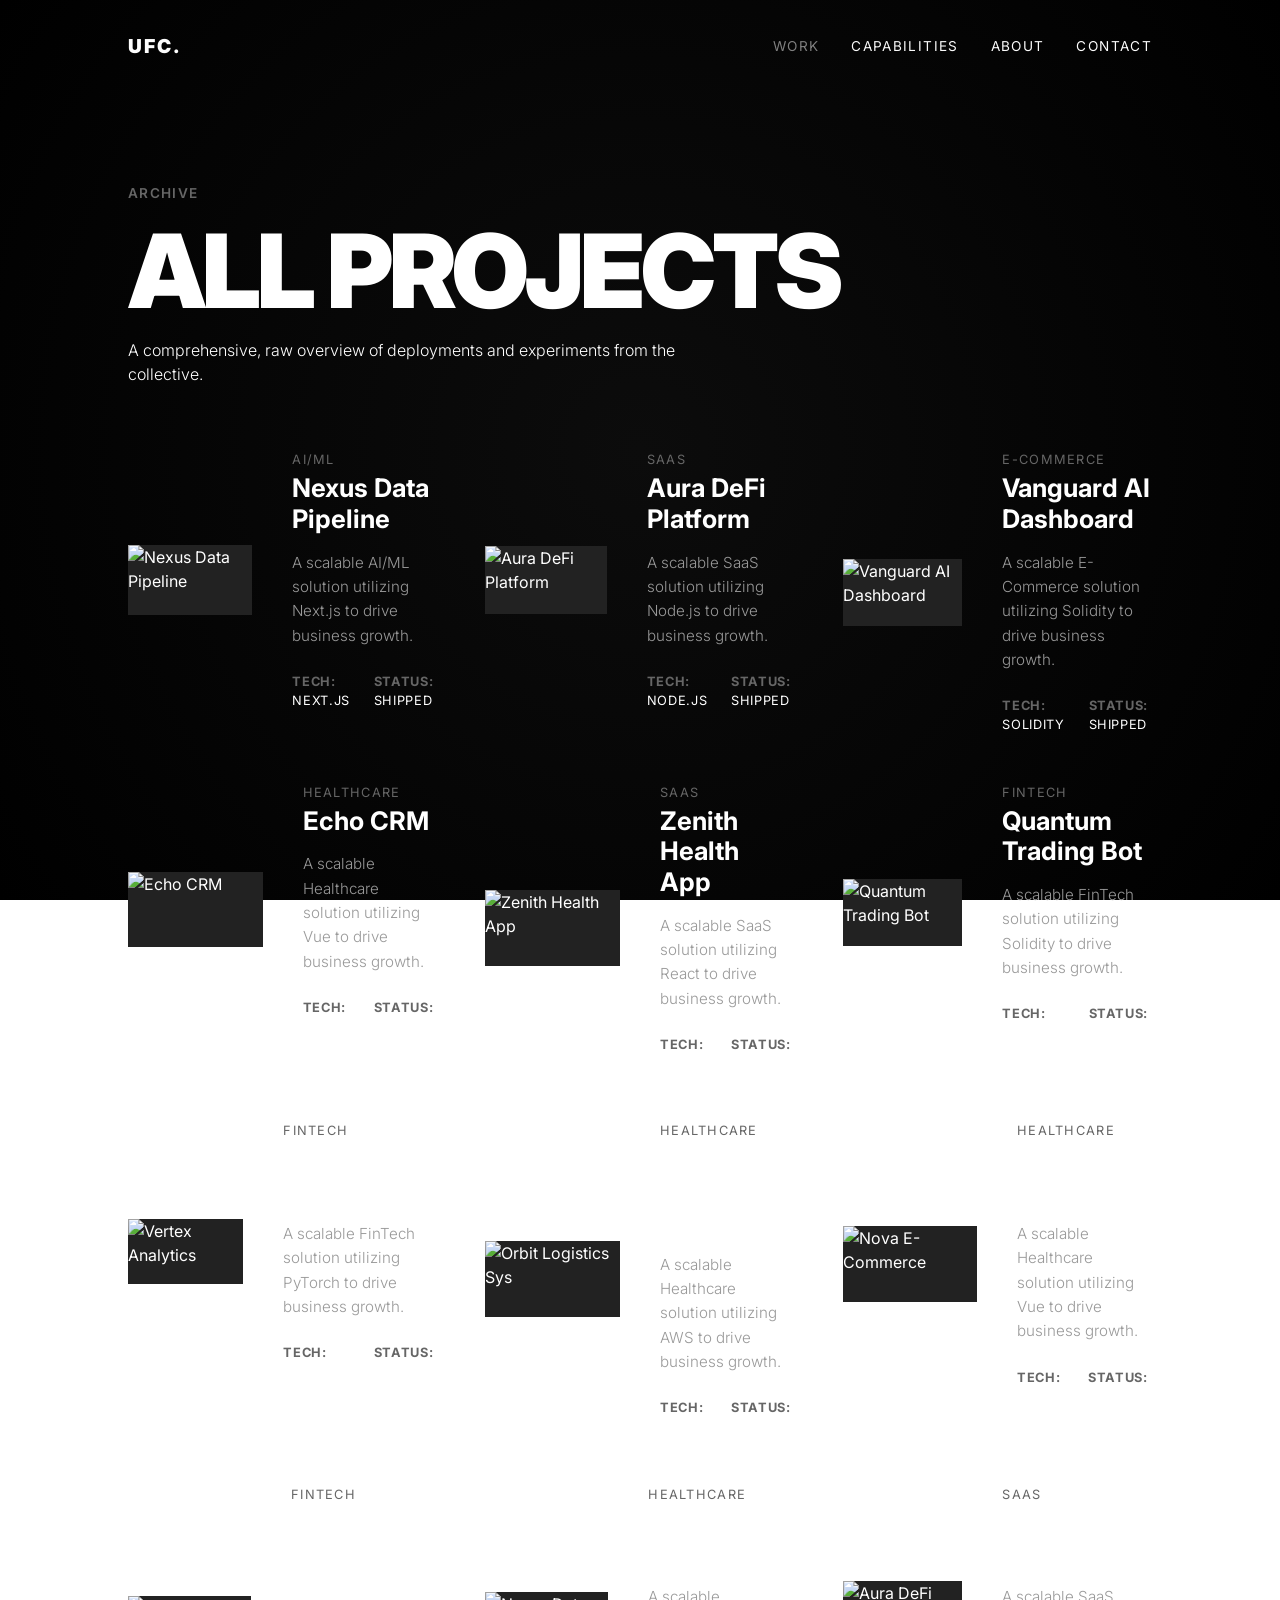
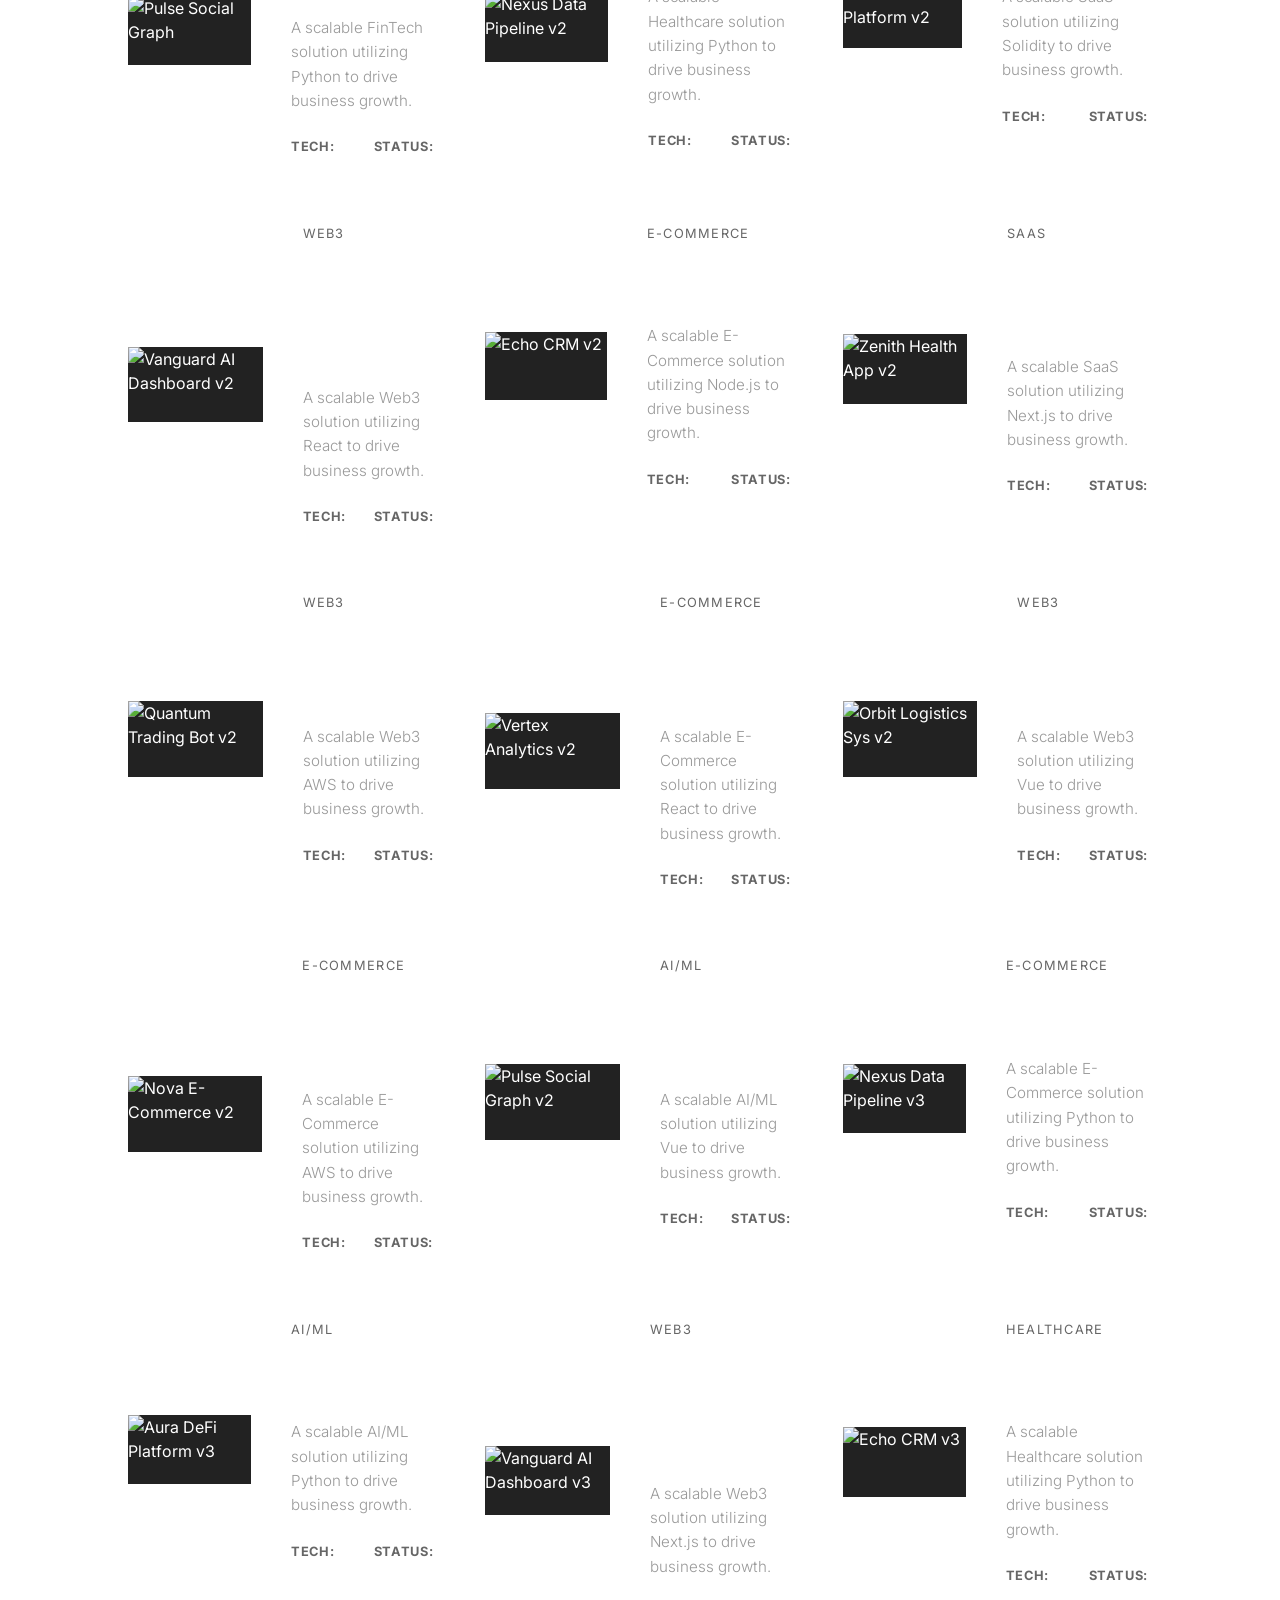
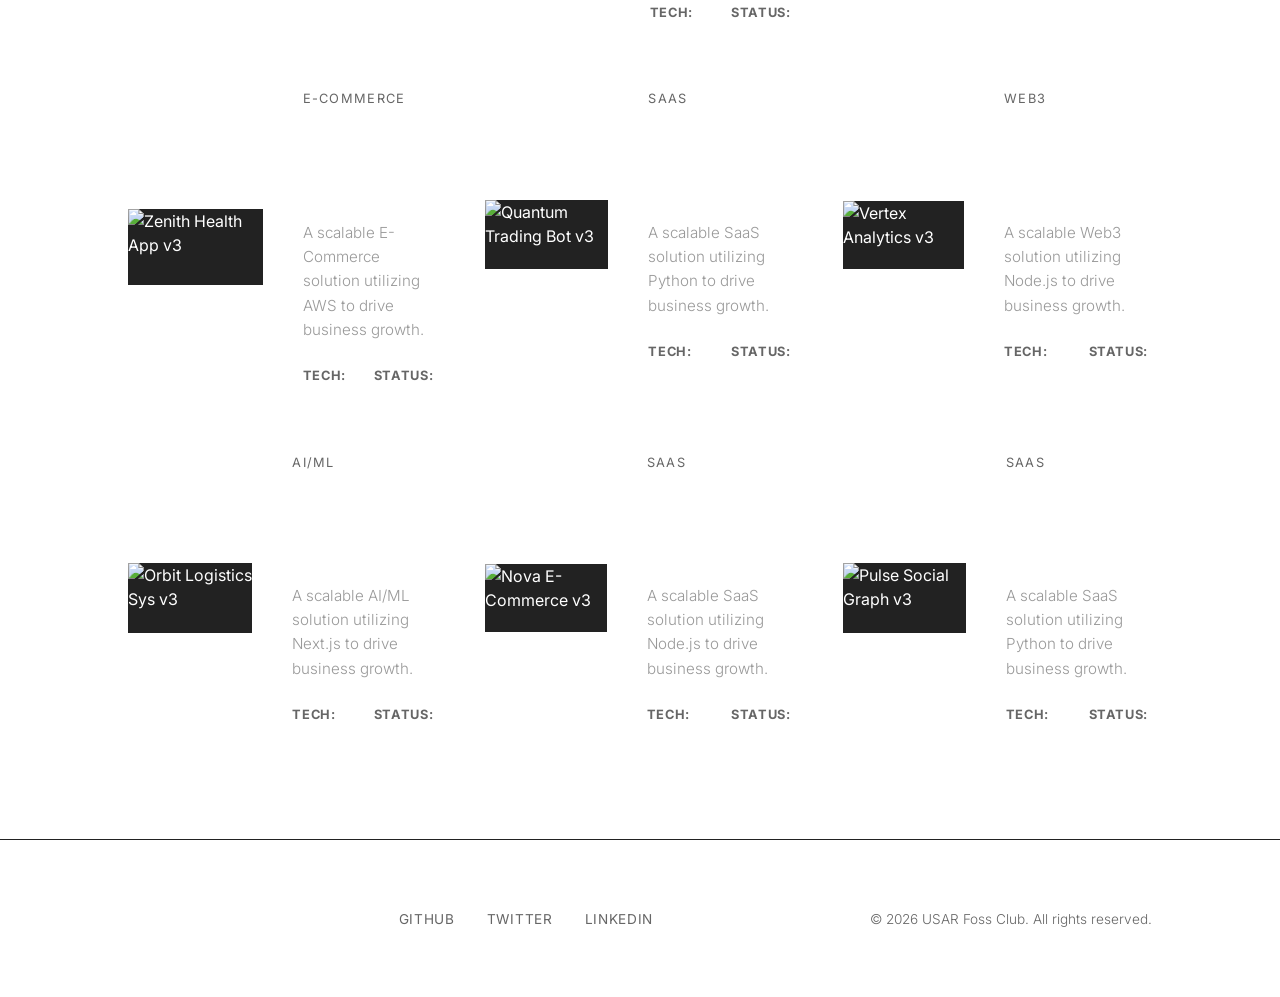
==== projects.html @ e1decdf9 "basic framework of home page and project page" ====
<!DOCTYPE html>
<html lang="en">
<head>
    <meta charset="UTF-8">
    <meta name="viewport" content="width=device-width, initial-scale=1.0">
    <title>Archive | UFC</title>
    <!-- We don't necessarily need three.js here unless we want the same bg, we'll keep it clean -->
    <link rel="stylesheet" href="styles/main.css">
</head>
<body>
    
    <nav>
        <a href="index.html" class="logo">UFC.</a>
        <div class="nav-links">
            <a href="projects.html" style="opacity: 0.5;">Work</a>
            <a href="index.html#services">Capabilities</a>
            <a href="index.html#about">About</a>
            <a href="index.html#cta">Contact</a>
        </div>
        <button class="menu-btn">MENU</button>
    </nav>

    <div class="mobile-nav">
        <a href="projects.html">Work</a>
        <a href="index.html#services">Capabilities</a>
        <a href="index.html#about">About</a>
        <a href="index.html#cta">Contact</a>
    </div>

    <!-- Archive Hero -->
    <section class="page-hero">
        <div class="fade-up">
            <span class="label">Archive</span>
            <h1>All Projects</h1>
            <p class="hero-subtitle" style="margin-top: 1rem; max-width: 600px;">A comprehensive, raw overview of deployments and experiments from the collective.</p>
        </div>
    </section>

    <!-- Projects Grid Layout (Temporary wrapper) -->
    <section style="padding-top: 0;">
        <div id="all-projects-grid" class="all-projects-grid">
            <!-- Populated via main.js -->
        </div>
    </section>

    <footer>
        <div class="logo">UFC.</div>
        <div class="footer-links">
            <a href="#">Github</a>
            <a href="#">Twitter</a>
            <a href="#">LinkedIn</a>
        </div>
        <div>
            <p style="font-size: 0.85rem;">© 2026 USAR Foss Club. All rights reserved.</p>
        </div>
    </footer>

    <!-- Scripts -->
    <!-- Using the same data architecture to dynamically inject the temporary layout structure -->
    <script src="scripts/data.js"></script>
    <script src="scripts/main.js"></script>

</body>
</html>
---- styles/main.css ----
@import url('https://fonts.googleapis.com/css2?family=Inter:wght@300;400;600;700;900&display=swap');

:root {
    --bg-color: #000000;
    --fg-color: #ffffff;
    --muted: #666666;
    --accent: #222222;
    --transition-slow: 0.8s cubic-bezier(0.16, 1, 0.3, 1);
    --transition-fast: 0.3s ease;
}

* {
    box-sizing: border-box;
    margin: 0;
    padding: 0;
}

body {
    font-family: 'Inter', sans-serif;
    background: radial-gradient(circle at 50% 50%, #0c0c0c 0%, #000000 100%);
    background-attachment: fixed;
    color: var(--fg-color);
    overflow-x: hidden;
    -webkit-font-smoothing: antialiased;
    line-height: 1.5;
}

/* Animations */
.fade-up {
    opacity: 0;
    transform: translateY(40px);
    transition: opacity var(--transition-slow), transform var(--transition-slow);
}

.fade-up.in-view {
    opacity: 1;
    transform: translateY(0);
}

.delay-1 {
    transition-delay: 0.1s;
}

.delay-2 {
    transition-delay: 0.2s;
}

.delay-3 {
    transition-delay: 0.3s;
}

/* Typography */
h1 {
    font-size: clamp(3rem, 8vw, 8rem);
    font-weight: 900;
    line-height: 1;
    letter-spacing: -0.04em;
    text-transform: uppercase;
}

h2 {
    font-size: clamp(2.5rem, 5vw, 4rem);
    font-weight: 900;
    line-height: 1.1;
    letter-spacing: -0.03em;
    text-transform: uppercase;
    margin-bottom: 2rem;
}

h3 {
    font-size: clamp(1.2rem, 2vw, 2rem);
    font-weight: 700;
}

p {
    font-size: clamp(1rem, 1.2vw, 1.25rem);
    color: var(--muted);
    font-weight: 300;
}

.label {
    display: block;
    font-size: 0.85rem;
    text-transform: uppercase;
    letter-spacing: 0.1em;
    color: var(--muted);
    font-weight: 600;
    margin-bottom: 1rem;
}

/* Layout Grid / Section */
section {
    padding: 5rem 5vw;
    width: 100%;
    position: relative;
}

@media (min-width: 1024px) {
    section {
        padding: 6rem 10vw;
    }
}

/* Nav */
nav {
    position: fixed;
    top: 0;
    left: 0;
    width: 100%;
    padding: 2rem 5vw;
    display: flex;
    justify-content: space-between;
    align-items: center;
    z-index: 100;
    mix-blend-mode: difference;
}

@media (min-width: 1024px) {
    nav {
        padding: 2rem 10vw;
    }
}

.logo {
    font-weight: 900;
    font-size: 1.2rem;
    letter-spacing: 0.1em;
    text-transform: uppercase;
    cursor: pointer;
    text-decoration: none;
    color: var(--fg-color);
    display: inline-block;
}

.nav-links {
    display: flex;
    gap: 2rem;
}

.nav-links a {
    color: var(--fg-color);
    text-decoration: none;
    font-size: 0.85rem;
    text-transform: uppercase;
    letter-spacing: 0.1em;
    transition: opacity var(--transition-fast);
}

.nav-links a:hover {
    opacity: 0.5;
}

.menu-btn {
    display: none;
}

@media(max-width: 768px) {
    .nav-links {
        display: none;
    }

    .menu-btn {
        display: block;
        color: var(--fg-color);
        background: none;
        border: none;
        font-size: 0.85rem;
        text-transform: uppercase;
        letter-spacing: 0.1em;
        cursor: pointer;
    }
}

/* Mobile Menu */
.mobile-nav {
    position: fixed;
    top: 0;
    left: 0;
    width: 100%;
    height: 100vh;
    background: var(--bg-color);
    z-index: 99;
    display: flex;
    flex-direction: column;
    justify-content: center;
    align-items: center;
    gap: 2rem;
    transform: translateY(-100%);
    transition: transform var(--transition-slow);
}

.mobile-nav.active {
    transform: translateY(0);
}

.mobile-nav a {
    font-size: 2rem;
    color: var(--fg-color);
    text-decoration: none;
    text-transform: uppercase;
    font-weight: 700;
}

/* Hero */
#hero {
    min-height: 100vh;
    display: flex;
    align-items: center;
    justify-content: center;
    text-align: center;
    overflow: hidden;
    background-image: radial-gradient(circle at 50% 0%, #151515 0%, transparent 70%);
}

#hero-canvas {
    position: absolute;
    top: 0;
    left: 0;
    width: 100%;
    height: 100%;
    z-index: 0;
    pointer-events: none;
}

.hero-content {
    position: relative;
    z-index: 1;
    mix-blend-mode: difference;
}

.hero-subtitle {
    margin-top: 1.5rem;
    color: white;
}

/* Stats / Trust Signals */
.stats-section {
    padding-top: 0;
    padding-bottom: 0;
}

.stats-grid {
    display: grid;
    grid-template-columns: repeat(auto-fit, minmax(150px, 1fr));
    gap: 2rem;
    border-top: 1px solid var(--accent);
    border-bottom: 1px solid var(--accent);
    padding: 3rem 0;
}

.stat-item {
    display: flex;
    flex-direction: column;
    gap: 0.5rem;
    text-align: center;
}

@media (min-width: 768px) {
    .stat-item {
        text-align: left;
    }
}

.stat-number {
    font-size: clamp(2rem, 5vw, 4rem);
    font-weight: 900;
}

.stat-label {
    font-size: 0.85rem;
    text-transform: uppercase;
    letter-spacing: 0.05em;
    color: var(--muted);
}

/* Featured Projects */
.projects-header {
    display: flex;
    justify-content: space-between;
    align-items: flex-end;
    margin-bottom: 4rem;
    flex-wrap: wrap;
    gap: 2rem;
}

.view-all {
    color: var(--fg-color);
    text-decoration: none;
    font-size: 0.85rem;
    text-transform: uppercase;
    letter-spacing: 0.1em;
    border-bottom: 1px solid var(--fg-color);
    padding-bottom: 0.2rem;
    transition: opacity var(--transition-fast);
}

.view-all:hover {
    opacity: 0.5;
}

.project-grid {
    display: grid;
    grid-template-columns: 1fr;
    gap: 2rem;
}

@media (min-width: 768px) {
    .project-grid {
        grid-template-columns: repeat(2, 1fr);
        gap: 3rem;
    }
}

.project-wrap {
    display: block;
    position: relative;
    /* Crucial for hover bounding */
    cursor: pointer;
    z-index: 1;
    /* Establish base stacking context */
}

.project-wrap:hover {
    z-index: 100;
    /* Elevate the entire wrapper above its siblings so the popup isn't clipped by subsequent rows */
}

.project-base {
    display: grid;
    grid-template-columns: 1fr;
    gap: 1.5rem;
    position: relative;
    z-index: 1;
    /* Under the overlay */
}

@media(min-width: 768px) {
    .project-base {
        grid-template-columns: 1fr 1fr;
        /* Cut image size in half */
        align-items: center;
        /* Center the pitch alongside the image */
        gap: 2.5rem;
    }
}

.project-thumbnail {
    position: relative;
    overflow: hidden;
    aspect-ratio: 16/9;
    /* Much smaller/wider than before */
    background: var(--accent);
    width: 100%;
}

.project-thumbnail img {
    width: 100%;
    height: 100%;
    object-fit: cover;
    transition: transform 0.8s cubic-bezier(0.25, 1, 0.5, 1);
}

.project-wrap:hover .project-thumbnail img {
    transform: scale(1.03);
}

.project-meta-bottom {
    display: flex;
    flex-direction: column;
    gap: 1rem;
}

.meta-header {
    display: flex;
    flex-direction: column;
    gap: 0.25rem;
}

.meta-header .p-domain {
    font-size: 0.8rem;
    text-transform: uppercase;
    letter-spacing: 0.1em;
    color: var(--muted);
}

.meta-header h4 {
    font-size: clamp(1.25rem, 2vw, 1.75rem);
    font-weight: 700;
    color: var(--fg-color);
    line-height: 1.2;
}

.pitch-desc {
    font-size: 0.95rem;
    color: #999;
    line-height: 1.6;
}

.pitch-meta {
    margin-top: 0.5rem;
    display: flex;
    gap: 1.5rem;
    font-size: 0.8rem;
    text-transform: uppercase;
    letter-spacing: 0.05em;
    color: var(--fg-color);
}

.pitch-meta strong {
    color: var(--muted);
    margin-right: 0.25rem;
}

/* Hover Expanded Overlay */
.project-expanded-overlay {
    position: absolute;
    top: 50%;
    left: 50%;
    transform: translate(-50%, -50%) scale(0.9);
    width: 110%;
    /* Break out of grid */
    min-width: 320px;
    background: #0f0f0f;
    border: 1px solid var(--accent);
    z-index: 50;
    /* Float above neighbors */
    opacity: 0;
    visibility: hidden;
    pointer-events: none;
    /* Ignore mouse until fully visible */

    /* 500ms transition delay on opening */
    transition: opacity 0.4s ease 0.5s, transform 0.4s ease 0.5s, visibility 0s linear 0.5s;
    box-shadow: 0 40px 100px rgba(0, 0, 0, 0.9);
}

.project-wrap:hover .project-expanded-overlay {
    opacity: 1;
    visibility: visible;
    transform: translate(-50%, -50%) scale(1);
    pointer-events: auto;

    /* Keep the 500ms delay on opening, but instantaneous close when mouse leaves */
    transition: opacity 0.4s cubic-bezier(0.16, 1, 0.3, 1) 0.5s, transform 0.4s cubic-bezier(0.16, 1, 0.3, 1) 0.5s, visibility 0s linear 0.5s;
}

/* Close exactly when hover stops with no delay */
.project-wrap:not(:hover) .project-expanded-overlay {
    transition: opacity 0.15s ease 0s, transform 0.15s ease 0s, visibility 0s linear 0.15s;
}

.expanded-content {
    display: flex;
    flex-direction: column;
}

.expanded-img {
    width: 100%;
    height: 250px;
    object-fit: cover;
    display: block;
}

.expanded-details {
    padding: 2.5rem;
    display: flex;
    flex-direction: column;
    gap: 1rem;
}

.expanded-details .p-domain {
    font-size: 0.8rem;
    text-transform: uppercase;
    letter-spacing: 0.1em;
    color: var(--muted);
}

.expanded-details .p-title {
    font-size: 2rem;
    font-weight: 900;
    color: var(--fg-color);
    line-height: 1.1;
}

.expanded-details .p-desc {
    font-size: 1rem;
    color: #aaaaaa;
    line-height: 1.6;
}

.expanded-details .tech-stack-wrap {
    font-size: 0.85rem;
    color: var(--muted);
    margin-top: 0.5rem;
    line-height: 1.5;
}

.expanded-details .tech-stack-wrap span {
    color: var(--fg-color);
    font-weight: 700;
    text-transform: uppercase;
    letter-spacing: 0.05em;
    margin-right: 0.5rem;
}

.view-btn {
    margin-top: 1.5rem;
    font-size: 0.85rem;
    text-transform: uppercase;
    letter-spacing: 0.1em;
    font-weight: 700;
    color: var(--fg-color);
    display: inline-flex;
    align-items: center;
    gap: 0.5rem;
    border-bottom: 1px solid var(--accent);
    padding-bottom: 0.5rem;
    width: fit-content;
    transition: gap var(--transition-fast);
}

.project-expanded-overlay:hover .view-btn {
    gap: 1rem;
    border-bottom-color: var(--fg-color);
}

/* Grid specific to projects.html */
.page-hero {
    min-height: 50vh;
    display: flex;
    align-items: flex-end;
    padding-bottom: 4rem;
}

.all-projects-grid {
    display: grid;
    grid-template-columns: 1fr;
    gap: 3rem;
}

@media(min-width: 768px) {
    .all-projects-grid {
        grid-template-columns: repeat(2, 1fr);
        gap: 4rem;
    }
}

@media(min-width: 1200px) {
    .all-projects-grid {
        grid-template-columns: repeat(3, 1fr);
        gap: 3rem;
    }
}

/* Services Grid */
.services-grid {
    display: grid;
    grid-template-columns: 1fr;
    gap: 3rem;
}

@media(min-width: 768px) {
    .services-grid {
        grid-template-columns: repeat(3, 1fr);
        gap: 4rem;
    }
}

.service-card {
    border-top: 1px solid var(--accent);
    padding-top: 2rem;
}

.service-card h3 {
    margin-bottom: 1rem;
    font-size: 1.5rem;
}

/* Process / Timeline */
.process-list {
    display: flex;
    flex-direction: column;
    gap: 3rem;
}

.process-step {
    display: grid;
    grid-template-columns: 1fr;
    gap: 1rem;
    border-top: 1px solid var(--accent);
    padding-top: 2.5rem;
}

@media(min-width: 768px) {
    .process-step {
        grid-template-columns: 100px 1fr;
        gap: 4rem;
    }
}

.step-number {
    font-size: 1.5rem;
    font-weight: 300;
    color: var(--muted);
}

.step-content h3 {
    margin-bottom: 0.5rem;
    font-size: 1.75rem;
}

/* About */
.about-content {
    max-width: 900px;
}

.about-content p {
    font-size: clamp(1.2rem, 2.5vw, 2.2rem);
    color: var(--fg-color);
    line-height: 1.4;
    margin-bottom: 2rem;
}

/* Marquee / Echo Chamber */
.marquee-section {
    padding: 4rem 0;
    background: var(--fg-color);
    color: var(--bg-color);
    overflow: hidden;
}

.marquee-container {
    display: flex;
    white-space: nowrap;
    position: relative;
    width: 100vw;
}

.marquee-content {
    display: flex;
    animation: marquee 25s linear infinite;
}

.marquee-item {
    font-size: clamp(2rem, 5vw, 5rem);
    font-weight: 900;
    text-transform: uppercase;
    padding: 0 4rem;
}

@keyframes marquee {
    0% {
        transform: translateX(0);
    }

    100% {
        transform: translateX(-50%);
    }
}

/* CTA */
#cta {
    text-align: center;
    padding: 8rem 5vw;
}

.cta-title {
    font-size: clamp(3rem, 6vw, 6rem);
    margin-bottom: 3rem;
}

.btn {
    display: inline-block;
    background: var(--fg-color);
    color: var(--bg-color);
    padding: 1.25rem 3rem;
    font-size: 1rem;
    font-weight: 700;
    text-transform: uppercase;
    letter-spacing: 0.1em;
    text-decoration: none;
    transition: transform var(--transition-fast), background var(--transition-fast);
}

.btn:hover {
    transform: translateY(-5px);
    background: #dddddd;
}

/* Footer */
footer {
    padding: 4rem 5vw;
    border-top: 1px solid var(--accent);
    display: flex;
    flex-wrap: wrap;
    justify-content: space-between;
    align-items: center;
    gap: 2rem;
}

@media (min-width: 1024px) {
    footer {
        padding: 4rem 10vw;
    }
}

.footer-links {
    display: flex;
    gap: 2rem;
    flex-wrap: wrap;
}

.footer-links a {
    color: var(--muted);
    text-decoration: none;
    font-size: 0.85rem;
    text-transform: uppercase;
    letter-spacing: 0.05em;
    transition: color var(--transition-fast);
}

.footer-links a:hover {
    color: var(--fg-color);
}
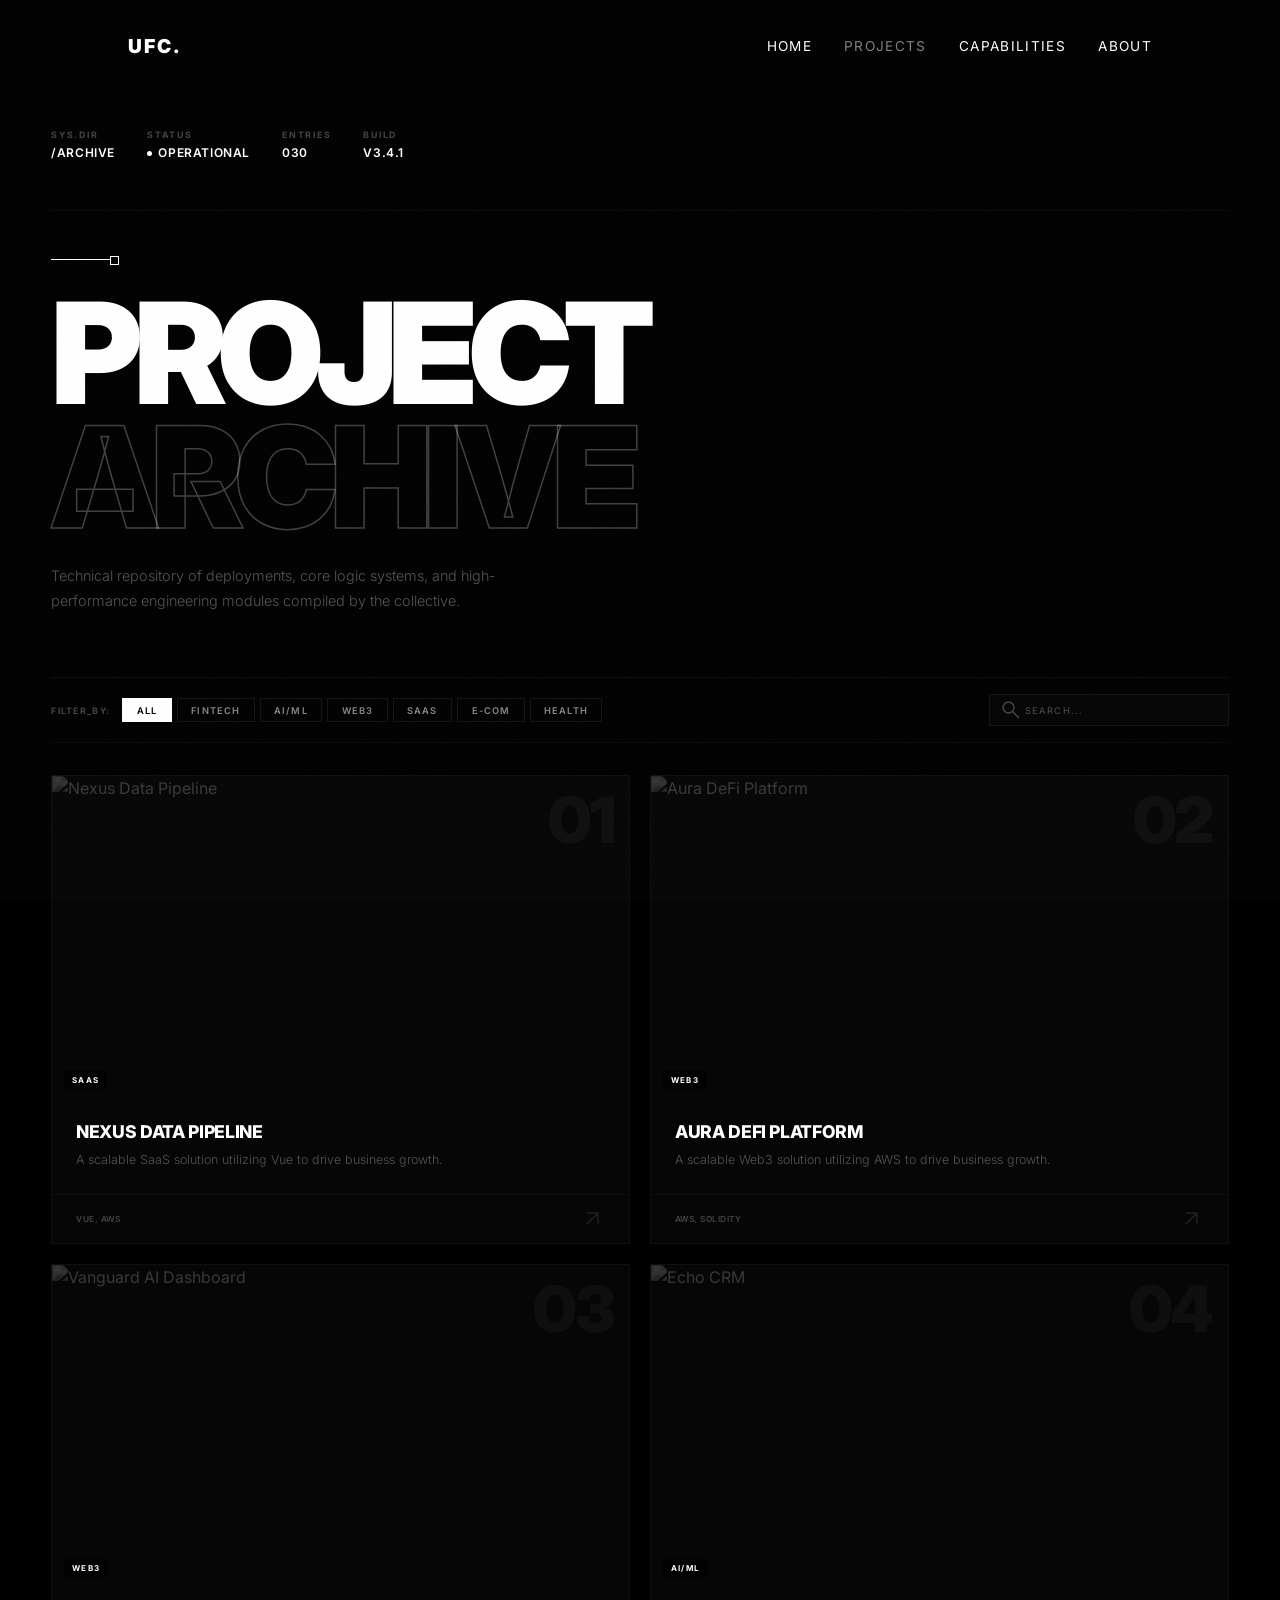
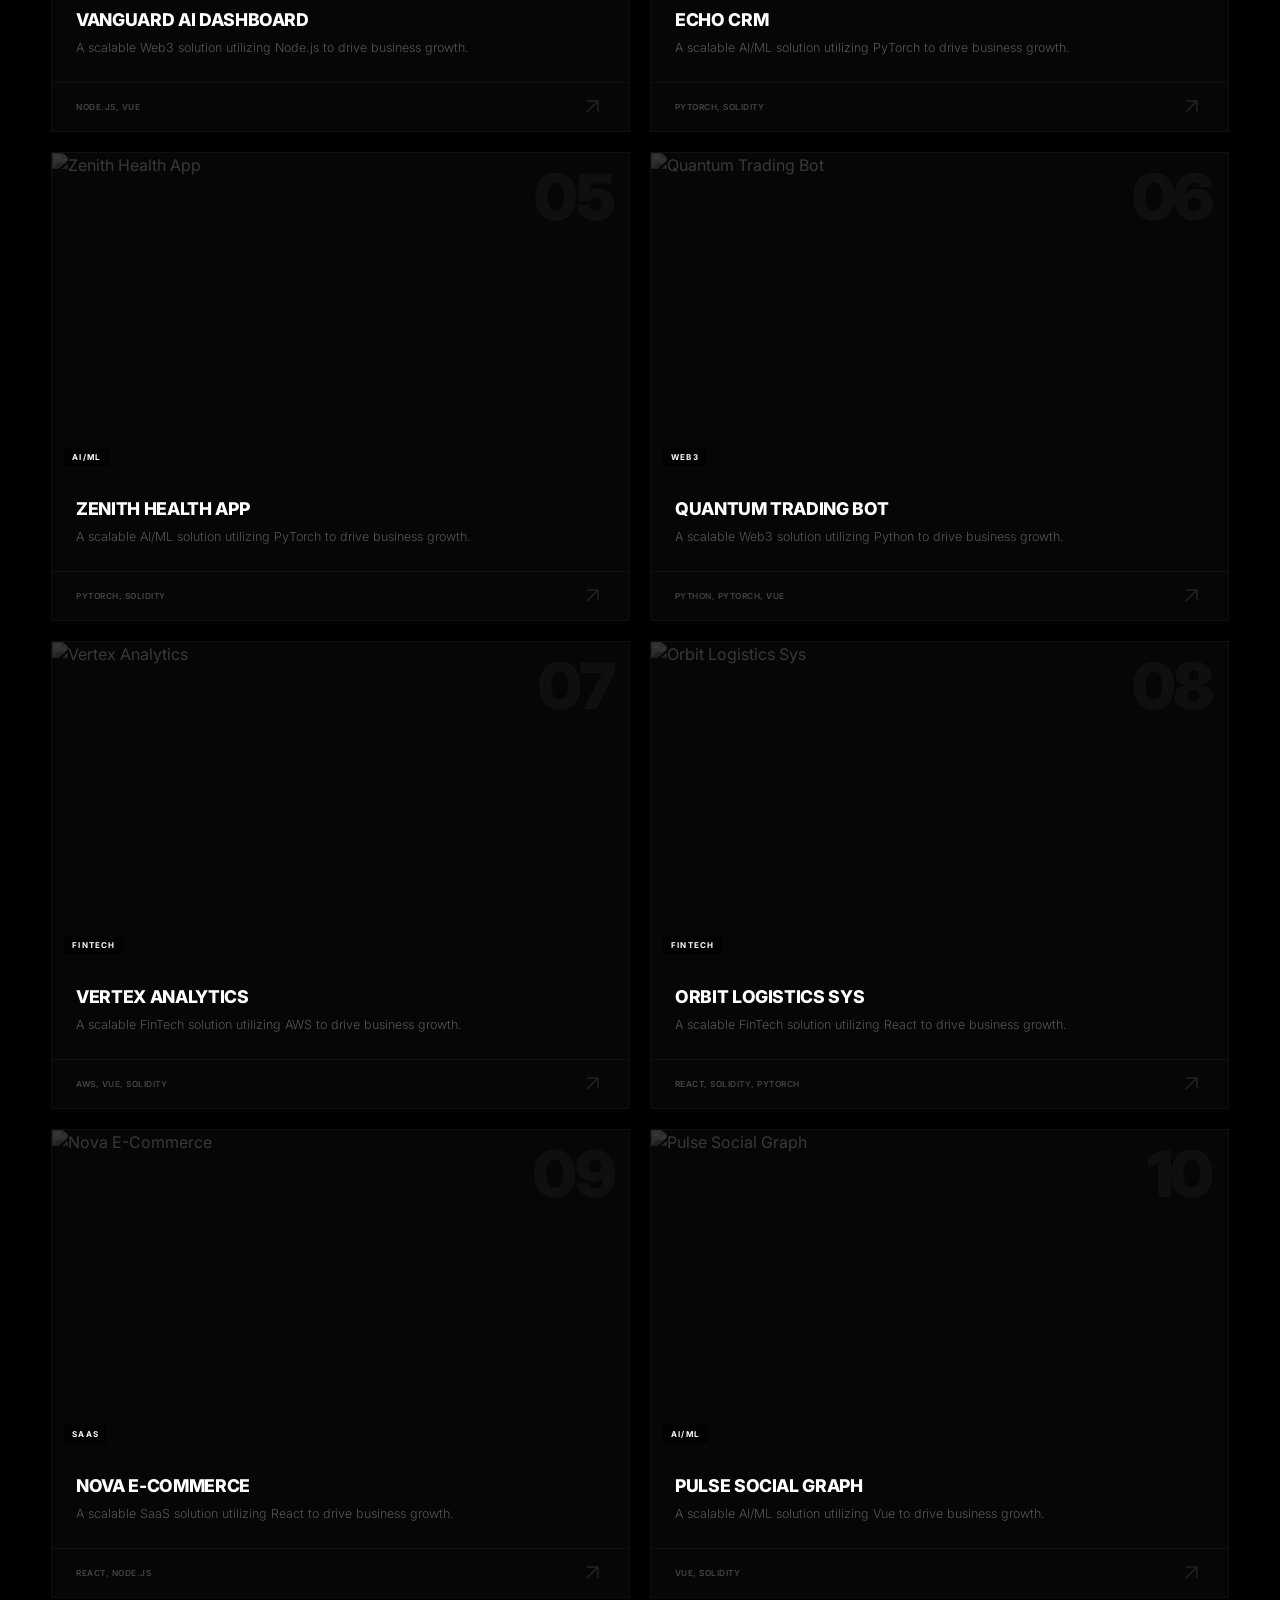
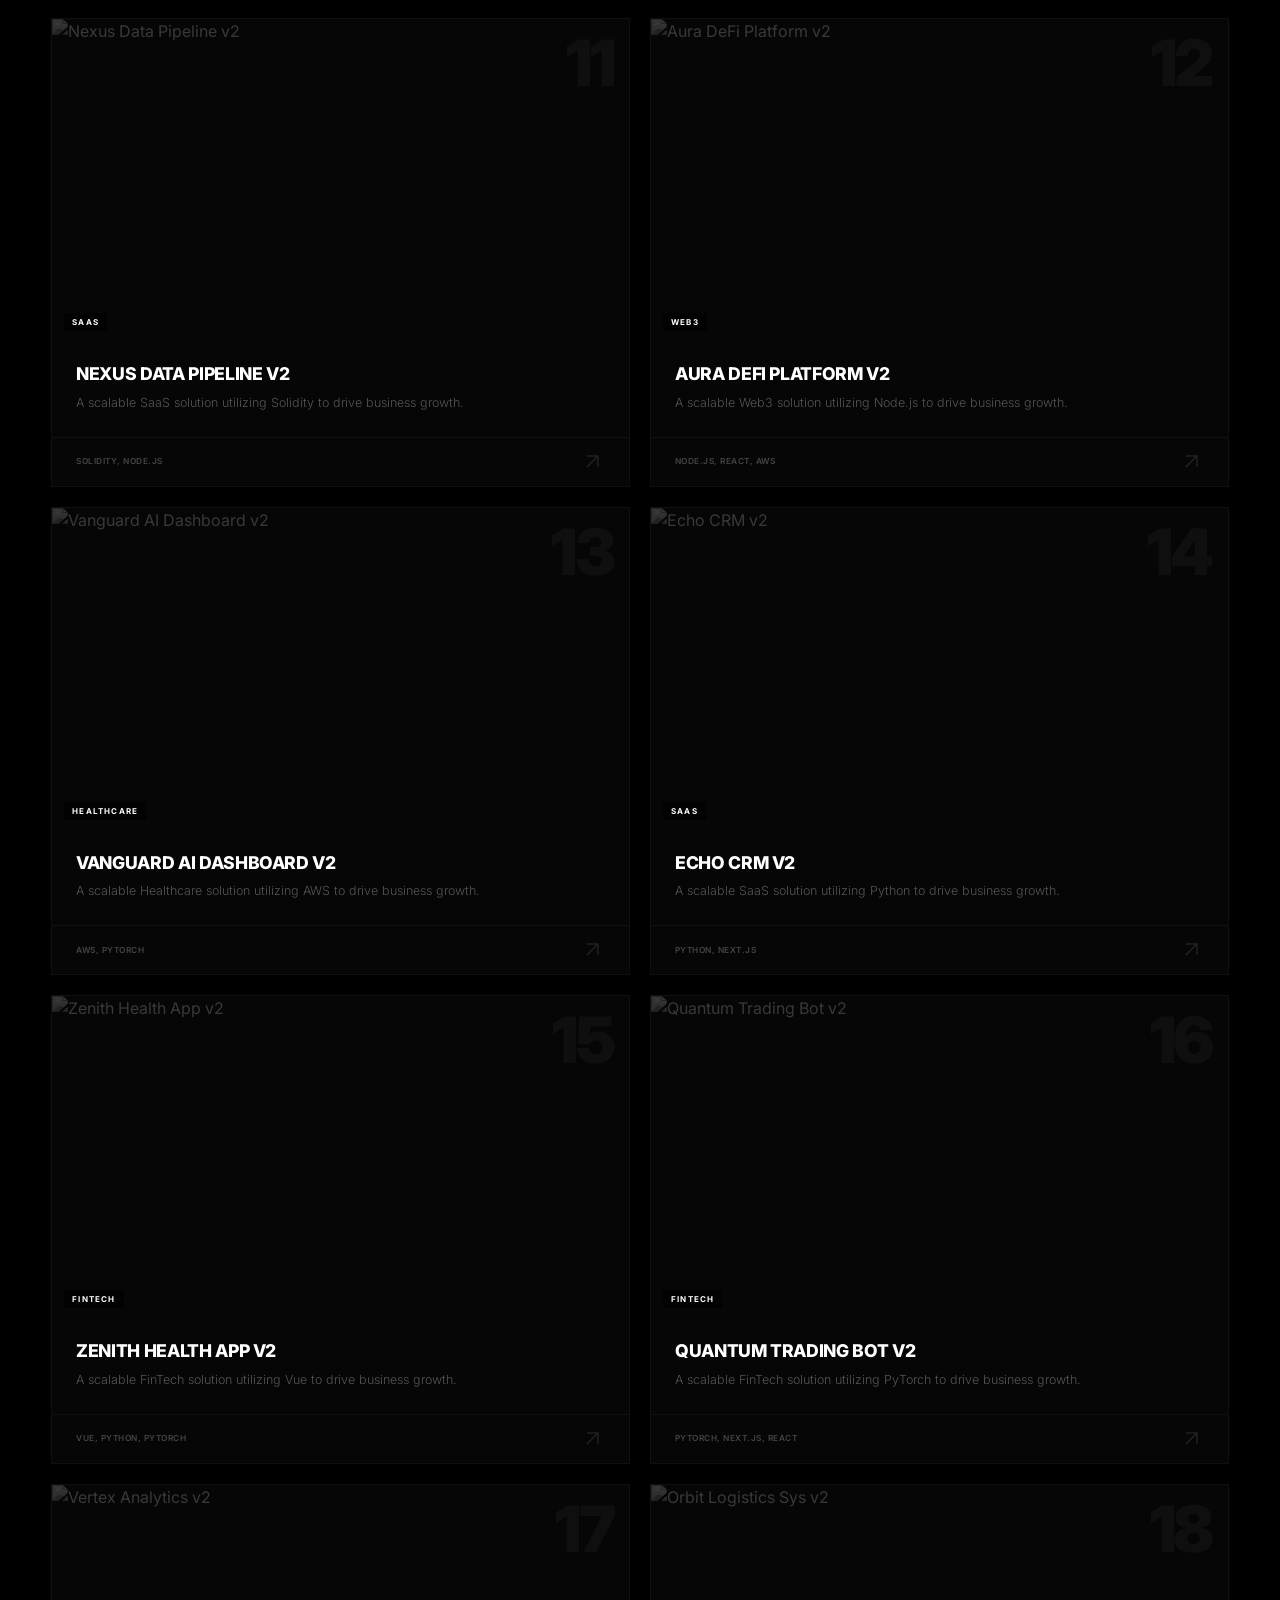
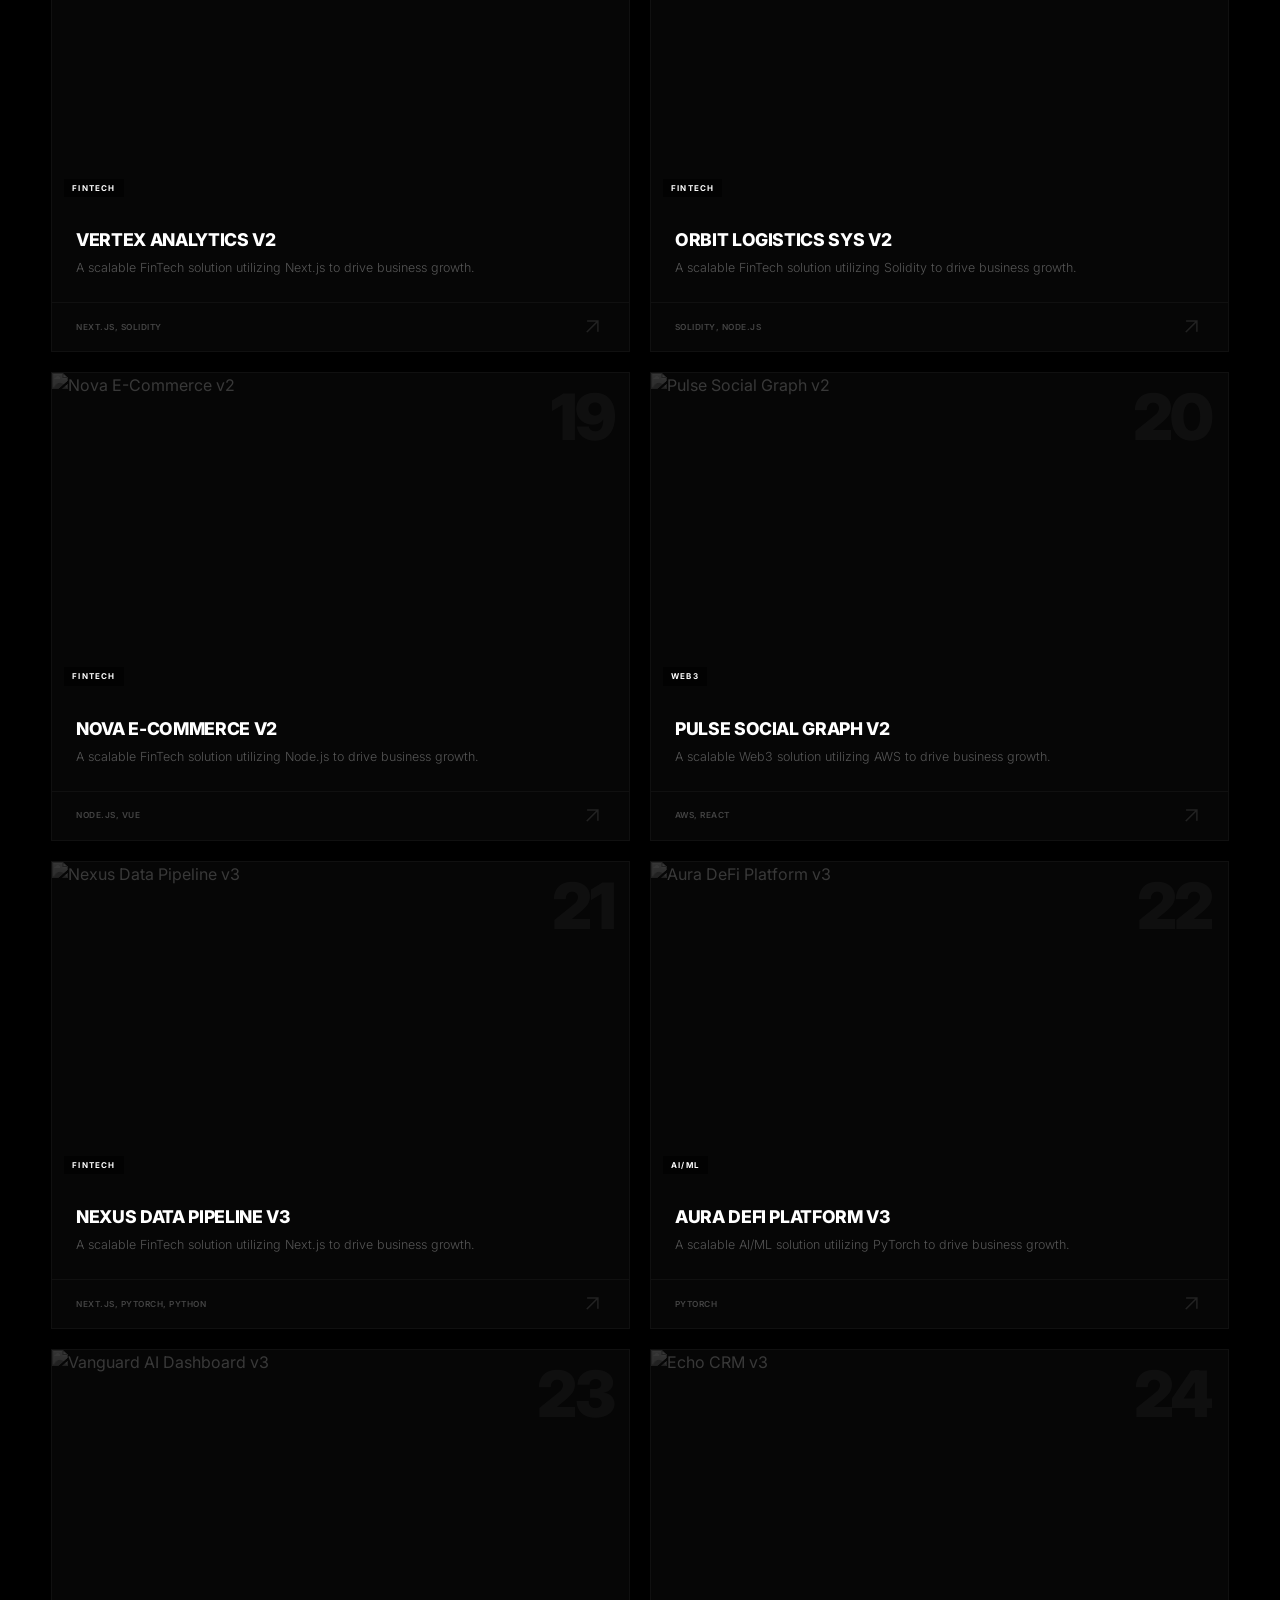
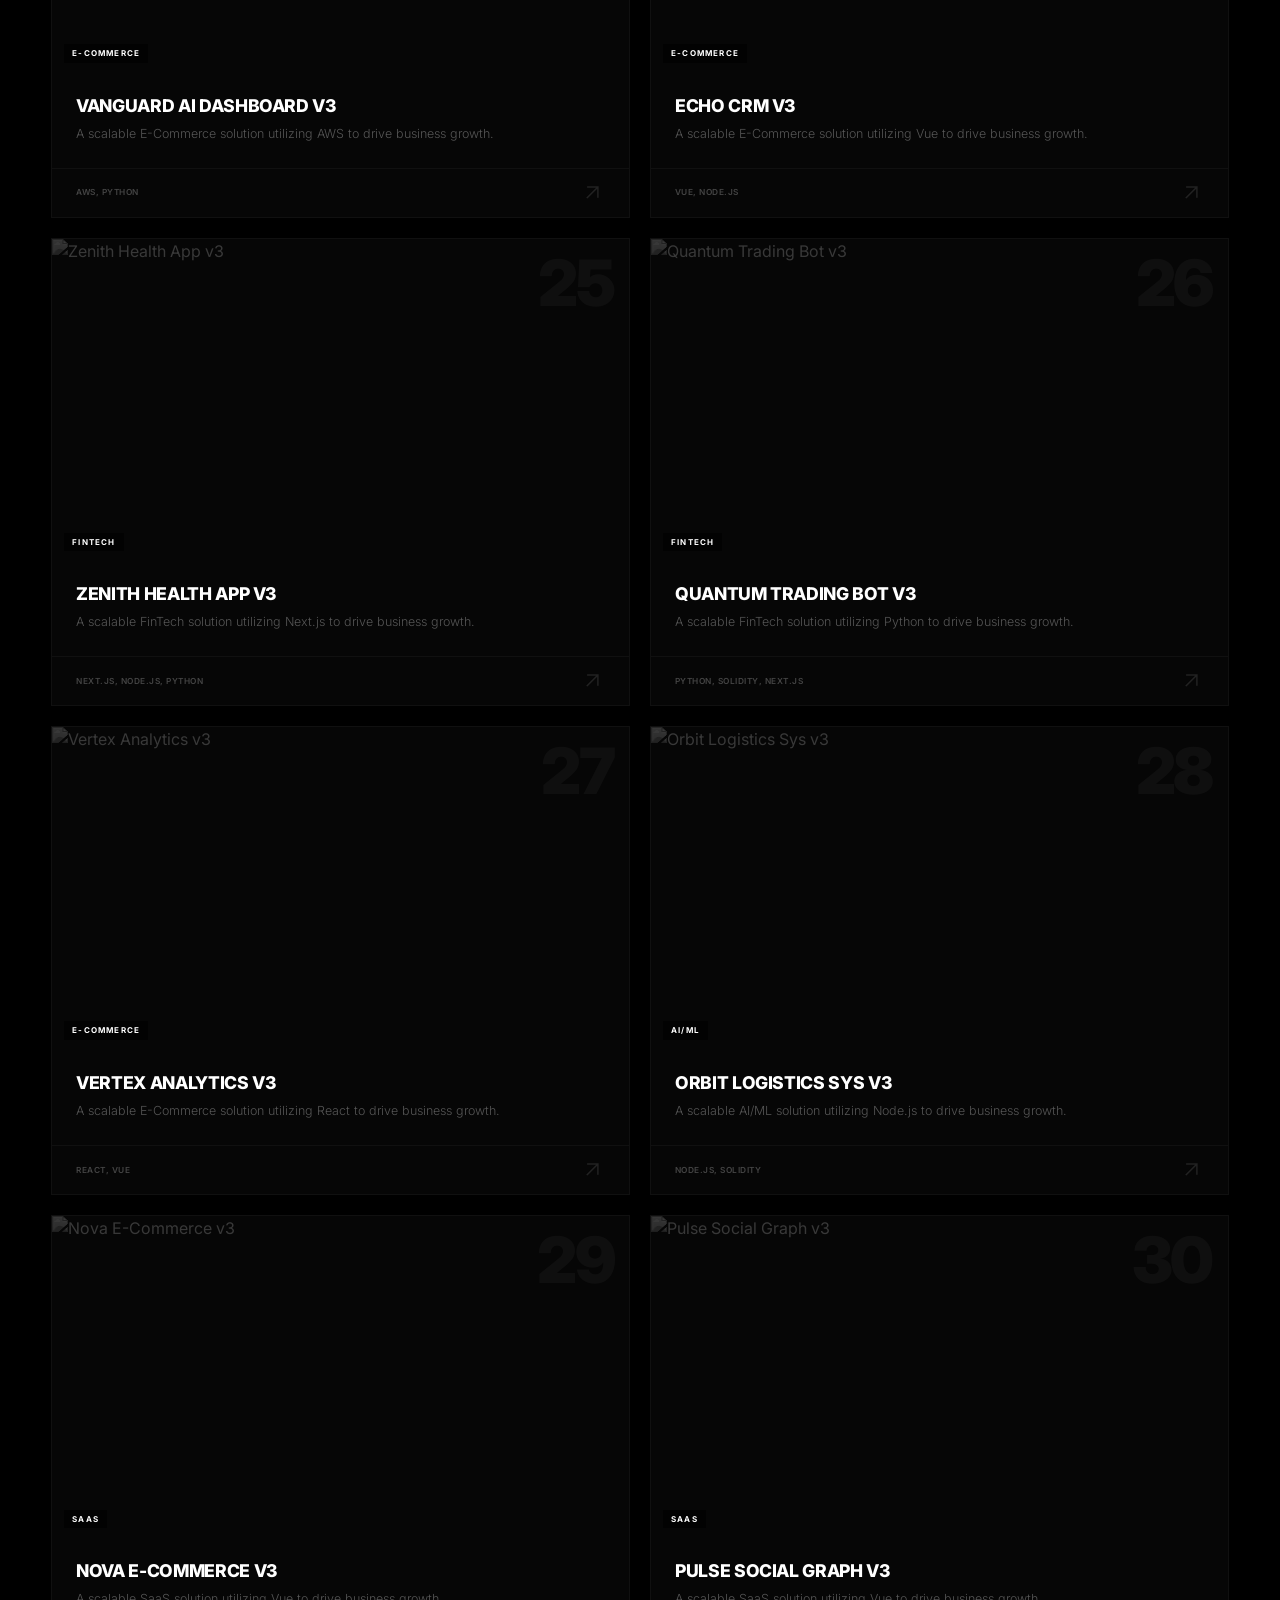
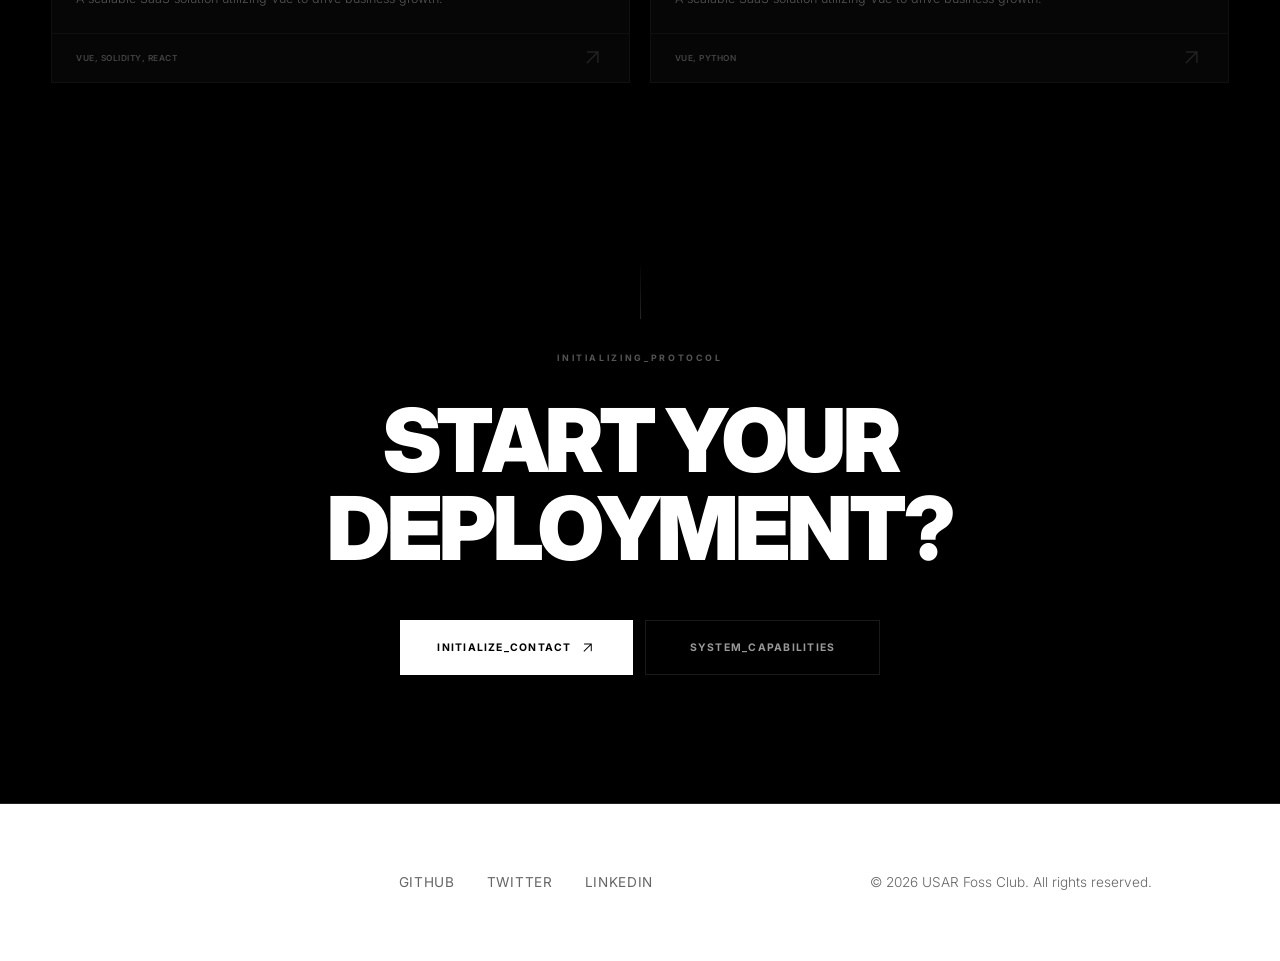
==== commit d906f707: "feat: Revamp the projects page" ====
--- a/projects.html
+++ b/projects.html
@@ -3,45 +3,110 @@
 <head>
     <meta charset="UTF-8">
     <meta name="viewport" content="width=device-width, initial-scale=1.0">
-    <title>Archive | UFC</title>
-    <!-- We don't necessarily need three.js here unless we want the same bg, we'll keep it clean -->
+    <title>Project Archive | UFC</title>
+    <meta name="description" content="Complete archive of USAR Foss Club deployments.">
     <link rel="stylesheet" href="styles/main.css">
+    <link rel="stylesheet" href="styles/projects.css">
+    <link href="https://fonts.googleapis.com/css2?family=Material+Symbols+Outlined:wght,FILL@100..700,0..1&display=swap" rel="stylesheet">
 </head>
 <body>
-    
+
     <nav>
         <a href="index.html" class="logo">UFC.</a>
         <div class="nav-links">
-            <a href="projects.html" style="opacity: 0.5;">Work</a>
+            <a href="index.html">Home</a>
+            <a href="projects.html" style="opacity:0.5;">Projects</a>
             <a href="index.html#services">Capabilities</a>
             <a href="index.html#about">About</a>
-            <a href="index.html#cta">Contact</a>
         </div>
         <button class="menu-btn">MENU</button>
     </nav>
 
     <div class="mobile-nav">
-        <a href="projects.html">Work</a>
+        <a href="index.html">Home</a>
+        <a href="projects.html">Projects</a>
         <a href="index.html#services">Capabilities</a>
         <a href="index.html#about">About</a>
         <a href="index.html#cta">Contact</a>
     </div>
 
-    <!-- Archive Hero -->
-    <section class="page-hero">
-        <div class="fade-up">
-            <span class="label">Archive</span>
-            <h1>All Projects</h1>
-            <p class="hero-subtitle" style="margin-top: 1rem; max-width: 600px;">A comprehensive, raw overview of deployments and experiments from the collective.</p>
+    <!-- Noise overlay -->
+    <div class="noise-overlay"></div>
+
+    <main class="archive-main">
+        <div class="archive-container">
+
+            <!-- Hero -->
+            <header class="archive-hero">
+                <div class="hero-top-row fade-up">
+                    <div class="hero-coord">
+                        <span class="coord-label">SYS.DIR</span>
+                        <span class="coord-value">/ARCHIVE</span>
+                    </div>
+                    <div class="hero-coord">
+                        <span class="coord-label">STATUS</span>
+                        <span class="coord-value status-live"><span class="live-dot"></span>OPERATIONAL</span>
+                    </div>
+                    <div class="hero-coord">
+                        <span class="coord-label">ENTRIES</span>
+                        <span class="coord-value" id="entry-count">030</span>
+                    </div>
+                    <div class="hero-coord">
+                        <span class="coord-label">BUILD</span>
+                        <span class="coord-value">V3.4.1</span>
+                    </div>
+                </div>
+                <div class="hero-title-block fade-up delay-1">
+                    <div class="hero-line-accent"></div>
+                    <h1 class="archive-title">
+                        <span class="title-line">PROJECT</span>
+                        <span class="title-line title-outline">ARCHIVE</span>
+                    </h1>
+                    <p class="archive-subtitle">Technical repository of deployments, core logic systems, and high-performance engineering modules compiled by the collective.</p>
+                </div>
+            </header>
+
+            <!-- Filter Bar -->
+            <div class="filter-bar">
+                <div class="filter-left">
+                    <span class="filter-label">FILTER_BY:</span>
+                    <div class="filter-tags">
+                        <button class="filter-tag active" data-filter="all">ALL</button>
+                        <button class="filter-tag" data-filter="FinTech">FINTECH</button>
+                        <button class="filter-tag" data-filter="AI/ML">AI/ML</button>
+                        <button class="filter-tag" data-filter="Web3">WEB3</button>
+                        <button class="filter-tag" data-filter="SaaS">SAAS</button>
+                        <button class="filter-tag" data-filter="E-Commerce">E-COM</button>
+                        <button class="filter-tag" data-filter="Healthcare">HEALTH</button>
+                    </div>
+                </div>
+                <div class="filter-search">
+                    <span class="material-symbols-outlined search-icon">search</span>
+                    <input type="text" id="project-search" placeholder="SEARCH..." class="search-input">
+                </div>
+            </div>
+
+            <!-- All Projects Grid -->
+            <div class="projects-grid" id="projects-grid">
+                <!-- Populated by JS -->
+            </div>
+
+            <!-- CTA -->
+            <section class="archive-cta fade-up">
+                <div class="cta-deco-line"></div>
+                <span class="archive-label-tag">INITIALIZING_PROTOCOL</span>
+                <h2 class="cta-title">START YOUR<br>DEPLOYMENT?</h2>
+                <div class="cta-buttons">
+                    <a href="mailto:hello@usarfoss.club" class="cta-primary">
+                        <span>INITIALIZE_CONTACT</span>
+                        <span class="material-symbols-outlined">arrow_outward</span>
+                    </a>
+                    <a href="index.html#services" class="cta-secondary">SYSTEM_CAPABILITIES</a>
+                </div>
+            </section>
+
         </div>
-    </section>
-
-    <!-- Projects Grid Layout (Temporary wrapper) -->
-    <section style="padding-top: 0;">
-        <div id="all-projects-grid" class="all-projects-grid">
-            <!-- Populated via main.js -->
-        </div>
-    </section>
+    </main>
 
     <footer>
         <div class="logo">UFC.</div>
@@ -55,10 +120,9 @@
         </div>
     </footer>
 
-    <!-- Scripts -->
-    <!-- Using the same data architecture to dynamically inject the temporary layout structure -->
     <script src="scripts/data.js"></script>
     <script src="scripts/main.js"></script>
+    <script src="scripts/projects.js"></script>
 
 </body>
 </html>
--- a/styles/main.css
+++ b/styles/main.css
@@ -218,7 +218,7 @@
     left: 0;
     width: 100%;
     height: 100%;
-    z-index: 0;
+    z-index: -1;
     pointer-events: none;
 }
 
--- a/styles/projects.css
+++ b/styles/projects.css
@@ -0,0 +1,545 @@
+/* ============================================
+   PROJECT ARCHIVE — Uniform Card Grid
+   ============================================ */
+
+/* ---- GLOBAL EFFECTS ---- */
+.noise-overlay {
+    position: fixed;
+    inset: 0;
+    z-index: 9999;
+    pointer-events: none;
+    opacity: 0.03;
+    background-image: url("data:image/svg+xml,%3Csvg viewBox='0 0 256 256' xmlns='http://www.w3.org/2000/svg'%3E%3Cfilter id='n'%3E%3CfeTurbulence type='fractalNoise' baseFrequency='0.85' numOctaves='4' stitchTiles='stitch'/%3E%3C/filter%3E%3Crect width='100%25' height='100%25' filter='url(%23n)' opacity='1'/%3E%3C/svg%3E");
+    background-repeat: repeat;
+    background-size: 256px 256px;
+}
+
+::selection {
+    background: rgba(255, 255, 255, 0.15);
+    color: #fff;
+}
+
+.material-symbols-outlined {
+    font-variation-settings: 'FILL' 0, 'wght' 300, 'GRAD' 0, 'opsz' 24;
+}
+
+/* ---- MAIN ---- */
+.archive-main {
+    position: relative;
+    padding-top: 80px;
+    min-height: 100vh;
+    background: #000;
+}
+
+.archive-container {
+    max-width: 1440px;
+    margin: 0 auto;
+    padding: 0 clamp(1.5rem, 4vw, 4rem) 4rem;
+}
+
+/* ---- HERO ---- */
+.archive-hero {
+    padding: 3rem 0 4rem;
+    border-bottom: 1px solid rgba(255, 255, 255, 0.05);
+}
+
+.hero-top-row {
+    display: flex;
+    flex-wrap: wrap;
+    gap: 2rem;
+    padding-bottom: 3rem;
+    border-bottom: 1px solid rgba(255, 255, 255, 0.04);
+    margin-bottom: 3rem;
+}
+
+.hero-coord {
+    display: flex;
+    flex-direction: column;
+    gap: 0.2rem;
+}
+
+.coord-label {
+    font-size: 0.55rem;
+    font-weight: 700;
+    text-transform: uppercase;
+    letter-spacing: 0.2em;
+    color: #444;
+}
+
+.coord-value {
+    font-family: 'Inter', monospace;
+    font-size: 0.75rem;
+    font-weight: 600;
+    color: #fff;
+    letter-spacing: 0.05em;
+}
+
+.status-live {
+    display: flex;
+    align-items: center;
+    gap: 0.4rem;
+}
+
+.live-dot {
+    width: 5px;
+    height: 5px;
+    background: #fff;
+    border-radius: 50%;
+    animation: pulse-glow 2s ease-in-out infinite;
+}
+
+@keyframes pulse-glow {
+
+    0%,
+    100% {
+        opacity: 1;
+        box-shadow: 0 0 4px rgba(255, 255, 255, 0.4);
+    }
+
+    50% {
+        opacity: 0.3;
+        box-shadow: none;
+    }
+}
+
+.hero-title-block {
+    position: relative;
+}
+
+.hero-line-accent {
+    width: 60px;
+    height: 1px;
+    background: #fff;
+    margin-bottom: 2rem;
+    position: relative;
+}
+
+.hero-line-accent::after {
+    content: '';
+    position: absolute;
+    right: -8px;
+    top: -3px;
+    width: 7px;
+    height: 7px;
+    border: 1px solid #fff;
+    background: #000;
+}
+
+.archive-title {
+    margin-bottom: 1.5rem;
+}
+
+.title-line {
+    display: block;
+    font-size: clamp(3.5rem, 11vw, 10rem);
+    font-weight: 900;
+    line-height: 0.88;
+    letter-spacing: -0.06em;
+    text-transform: uppercase;
+    color: #fff;
+}
+
+.title-outline {
+    color: transparent;
+    -webkit-text-stroke: 1.5px rgba(255, 255, 255, 0.25);
+}
+
+.archive-subtitle {
+    max-width: 520px;
+    font-size: 0.9rem;
+    line-height: 1.7;
+    color: #555;
+    font-weight: 300;
+}
+
+/* ---- FILTER BAR ---- */
+.filter-bar {
+    background: rgba(0, 0, 0, 0.92);
+    padding: 1rem 0;
+    display: flex;
+    flex-direction: column;
+    gap: 1rem;
+    border-bottom: 1px solid rgba(255, 255, 255, 0.04);
+}
+
+@media (min-width: 768px) {
+    .filter-bar {
+        flex-direction: row;
+        justify-content: space-between;
+        align-items: center;
+    }
+}
+
+.filter-left {
+    display: flex;
+    align-items: center;
+    gap: 0.75rem;
+    flex-wrap: wrap;
+}
+
+.filter-label {
+    font-size: 0.55rem;
+    font-weight: 700;
+    text-transform: uppercase;
+    letter-spacing: 0.15em;
+    color: #444;
+    white-space: nowrap;
+}
+
+.filter-tags {
+    display: flex;
+    flex-wrap: wrap;
+    gap: 0.3rem;
+}
+
+.filter-tag {
+    padding: 0.35rem 0.85rem;
+    background: transparent;
+    border: 1px solid rgba(255, 255, 255, 0.08);
+    color: #888;
+    font-family: 'Inter', sans-serif;
+    font-size: 0.58rem;
+    font-weight: 600;
+    text-transform: uppercase;
+    letter-spacing: 0.12em;
+    cursor: pointer;
+    transition: all 0.3s ease;
+}
+
+.filter-tag:hover {
+    color: #fff;
+    border-color: rgba(255, 255, 255, 0.2);
+}
+
+.filter-tag.active {
+    background: #fff;
+    color: #000;
+    border-color: #fff;
+}
+
+.filter-search {
+    position: relative;
+    width: 100%;
+    max-width: 240px;
+}
+
+.search-icon {
+    position: absolute;
+    left: 0.65rem;
+    top: 50%;
+    transform: translateY(-50%);
+    color: #444;
+    font-size: 1rem;
+}
+
+.search-input {
+    width: 100%;
+    background: rgba(255, 255, 255, 0.02);
+    border: 1px solid rgba(255, 255, 255, 0.06);
+    color: #fff;
+    font-family: 'Inter', monospace;
+    font-size: 0.58rem;
+    font-weight: 500;
+    letter-spacing: 0.12em;
+    text-transform: uppercase;
+    padding: 0.6rem 0.75rem 0.6rem 2.2rem;
+    outline: none;
+    transition: all 0.3s ease;
+}
+
+.search-input::placeholder {
+    color: #444;
+}
+
+.search-input:focus {
+    border-color: rgba(255, 255, 255, 0.25);
+    background: rgba(255, 255, 255, 0.04);
+}
+
+/* ============================================
+   PROJECT CARDS GRID
+   ============================================ */
+
+.projects-grid {
+    display: grid;
+    grid-template-columns: 1fr;
+    gap: 1.25rem;
+    margin-top: 2rem;
+}
+
+@media (min-width: 768px) {
+    .projects-grid {
+        grid-template-columns: repeat(2, 1fr);
+    }
+}
+
+/* ---- SINGLE PROJECT CARD ---- */
+.project-card {
+    position: relative;
+    overflow: hidden;
+    background: #060606;
+    border: 1px solid rgba(255, 255, 255, 0.04);
+    display: flex;
+    flex-direction: column;
+    cursor: pointer;
+    transition: all 0.4s cubic-bezier(0.16, 1, 0.3, 1);
+}
+
+/* Bottom border sweep on hover */
+.project-card::after {
+    content: '';
+    position: absolute;
+    bottom: 0;
+    left: 0;
+    width: 0;
+    height: 2px;
+    background: linear-gradient(90deg, #fff, transparent);
+    transition: width 0.6s cubic-bezier(0.16, 1, 0.3, 1);
+}
+
+.project-card:hover {
+    background: #0a0a0a;
+    border-color: rgba(255, 255, 255, 0.1);
+    transform: translateY(-4px);
+    box-shadow: 0 20px 60px rgba(0, 0, 0, 0.5);
+}
+
+.project-card:hover::after {
+    width: 100%;
+}
+
+/* ---- Card Image ---- */
+.card-media {
+    position: relative;
+    overflow: hidden;
+    aspect-ratio: 16 / 9;
+}
+
+.card-media img {
+    width: 100%;
+    height: 100%;
+    object-fit: cover;
+    filter: grayscale(100%);
+    opacity: 0.2;
+    transition: all 0.7s cubic-bezier(0.16, 1, 0.3, 1);
+}
+
+.project-card:hover .card-media img {
+    opacity: 0.45;
+    filter: grayscale(60%);
+    transform: scale(1.06);
+}
+
+.card-media-overlay {
+    position: absolute;
+    inset: 0;
+    background: linear-gradient(to bottom, transparent 40%, #060606 100%);
+    pointer-events: none;
+}
+
+/* Translucent number */
+.card-number {
+    position: absolute;
+    top: 0.75rem;
+    right: 1rem;
+    font-size: 4rem;
+    font-weight: 900;
+    color: rgba(255, 255, 255, 0.04);
+    line-height: 1;
+    letter-spacing: -0.04em;
+    pointer-events: none;
+    transition: color 0.5s ease;
+    user-select: none;
+}
+
+.project-card:hover .card-number {
+    color: rgba(255, 255, 255, 0.1);
+}
+
+/* Domain tag floating on image */
+.card-domain-tag {
+    position: absolute;
+    bottom: 0.75rem;
+    left: 0.75rem;
+    font-size: 0.5rem;
+    font-weight: 700;
+    text-transform: uppercase;
+    letter-spacing: 0.15em;
+    color: #fff;
+    background: rgba(0, 0, 0, 0.6);
+    backdrop-filter: blur(8px);
+    padding: 0.2rem 0.5rem;
+    z-index: 2;
+}
+
+/* ---- Card Body ---- */
+.card-body {
+    padding: 1.25rem 1.5rem 1.5rem;
+    display: flex;
+    flex-direction: column;
+    gap: 0.5rem;
+    flex-grow: 1;
+}
+
+.card-title {
+    font-size: 1.1rem;
+    font-weight: 800;
+    color: #fff;
+    text-transform: uppercase;
+    letter-spacing: -0.02em;
+    line-height: 1.2;
+}
+
+.card-desc {
+    font-size: 0.78rem;
+    color: #555;
+    line-height: 1.6;
+    display: -webkit-box;
+    -webkit-line-clamp: 2;
+    -webkit-box-orient: vertical;
+    overflow: hidden;
+}
+
+/* ---- Card Footer ---- */
+.card-footer {
+    display: flex;
+    justify-content: space-between;
+    align-items: center;
+    padding: 0.75rem 1.5rem;
+    border-top: 1px solid rgba(255, 255, 255, 0.04);
+    margin-top: auto;
+}
+
+.card-tech {
+    font-size: 0.52rem;
+    font-weight: 600;
+    text-transform: uppercase;
+    letter-spacing: 0.06em;
+    color: #444;
+    max-width: 75%;
+    overflow: hidden;
+    text-overflow: ellipsis;
+    white-space: nowrap;
+}
+
+.card-arrow {
+    font-size: 1.1rem;
+    color: #222;
+    transition: all 0.3s ease;
+}
+
+.project-card:hover .card-arrow {
+    color: #fff;
+    transform: translate(2px, -2px);
+}
+
+/* ---- HIDDEN STATE ---- */
+.project-card.hidden {
+    display: none;
+}
+
+/* ---- CTA ---- */
+.archive-cta {
+    margin-top: 5rem;
+    padding: 6rem 0 4rem;
+    display: flex;
+    flex-direction: column;
+    align-items: center;
+    text-align: center;
+}
+
+.cta-deco-line {
+    width: 1px;
+    height: 60px;
+    background: linear-gradient(to bottom, transparent, rgba(255, 255, 255, 0.15));
+    margin-bottom: 2rem;
+}
+
+.archive-label-tag {
+    display: block;
+    font-size: 0.55rem;
+    font-weight: 700;
+    text-transform: uppercase;
+    letter-spacing: 0.3em;
+    color: #555;
+    margin-bottom: 2rem;
+}
+
+.archive-cta .cta-title {
+    font-size: clamp(2.5rem, 7vw, 5.5rem);
+    font-weight: 900;
+    letter-spacing: -0.04em;
+    line-height: 1;
+    text-transform: uppercase;
+    color: #fff;
+    margin-bottom: 3rem;
+}
+
+.cta-buttons {
+    display: flex;
+    flex-direction: column;
+    gap: 0.75rem;
+    width: 100%;
+    max-width: 480px;
+}
+
+@media (min-width: 600px) {
+    .cta-buttons {
+        flex-direction: row;
+    }
+}
+
+.cta-primary {
+    flex: 1;
+    display: inline-flex;
+    align-items: center;
+    justify-content: center;
+    gap: 0.5rem;
+    background: #fff;
+    color: #000;
+    padding: 1.15rem 1.5rem;
+    font-family: 'Inter', sans-serif;
+    font-size: 0.65rem;
+    font-weight: 700;
+    text-transform: uppercase;
+    letter-spacing: 0.12em;
+    text-decoration: none;
+    transition: all 0.3s ease;
+}
+
+.cta-primary .material-symbols-outlined {
+    font-size: 1rem;
+    transition: transform 0.3s ease;
+}
+
+.cta-primary:hover {
+    transform: translateY(-2px);
+    box-shadow: 0 12px 40px rgba(255, 255, 255, 0.08);
+}
+
+.cta-primary:hover .material-symbols-outlined {
+    transform: translate(2px, -2px);
+}
+
+.cta-secondary {
+    flex: 1;
+    display: inline-flex;
+    align-items: center;
+    justify-content: center;
+    border: 1px solid rgba(255, 255, 255, 0.1);
+    color: #999;
+    padding: 1.15rem 1.5rem;
+    font-family: 'Inter', sans-serif;
+    font-size: 0.65rem;
+    font-weight: 700;
+    text-transform: uppercase;
+    letter-spacing: 0.12em;
+    text-decoration: none;
+    transition: all 0.3s ease;
+}
+
+.cta-secondary:hover {
+    color: #fff;
+    border-color: rgba(255, 255, 255, 0.3);
+    background: rgba(255, 255, 255, 0.02);
+}
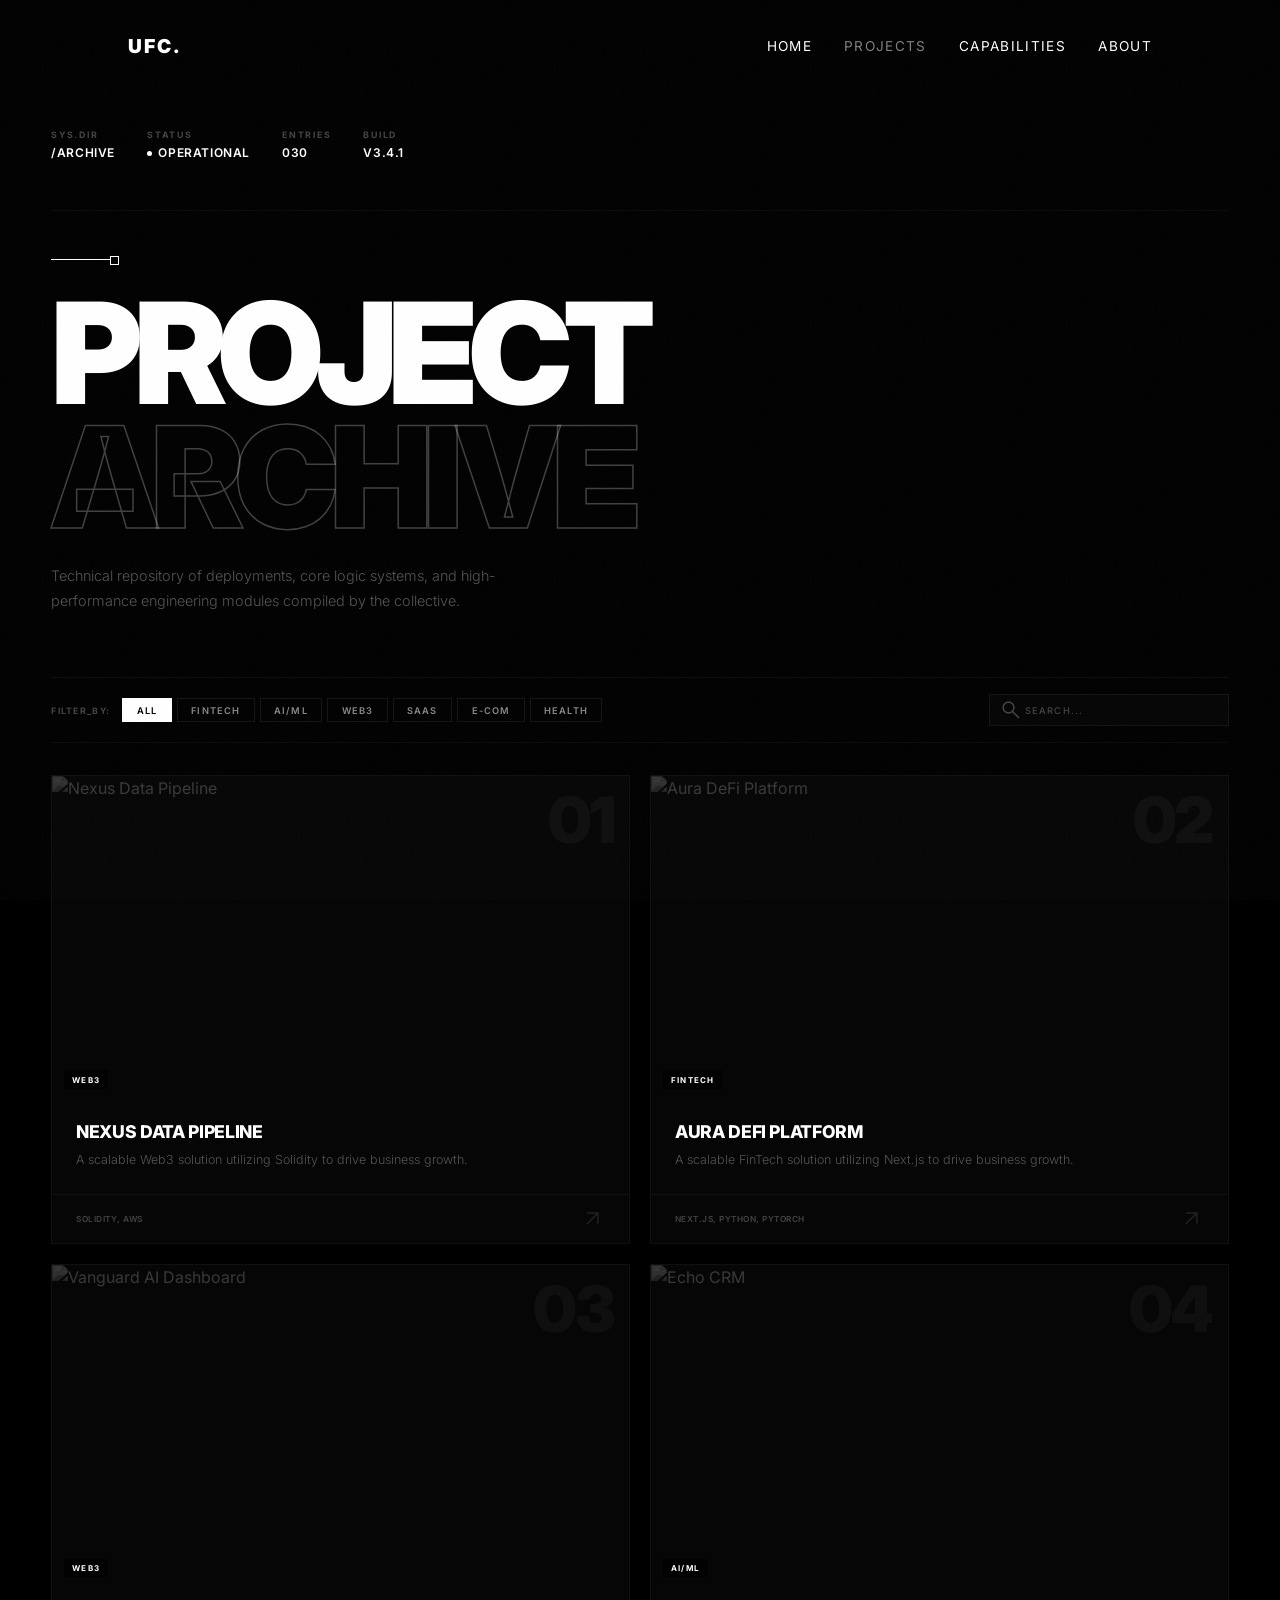
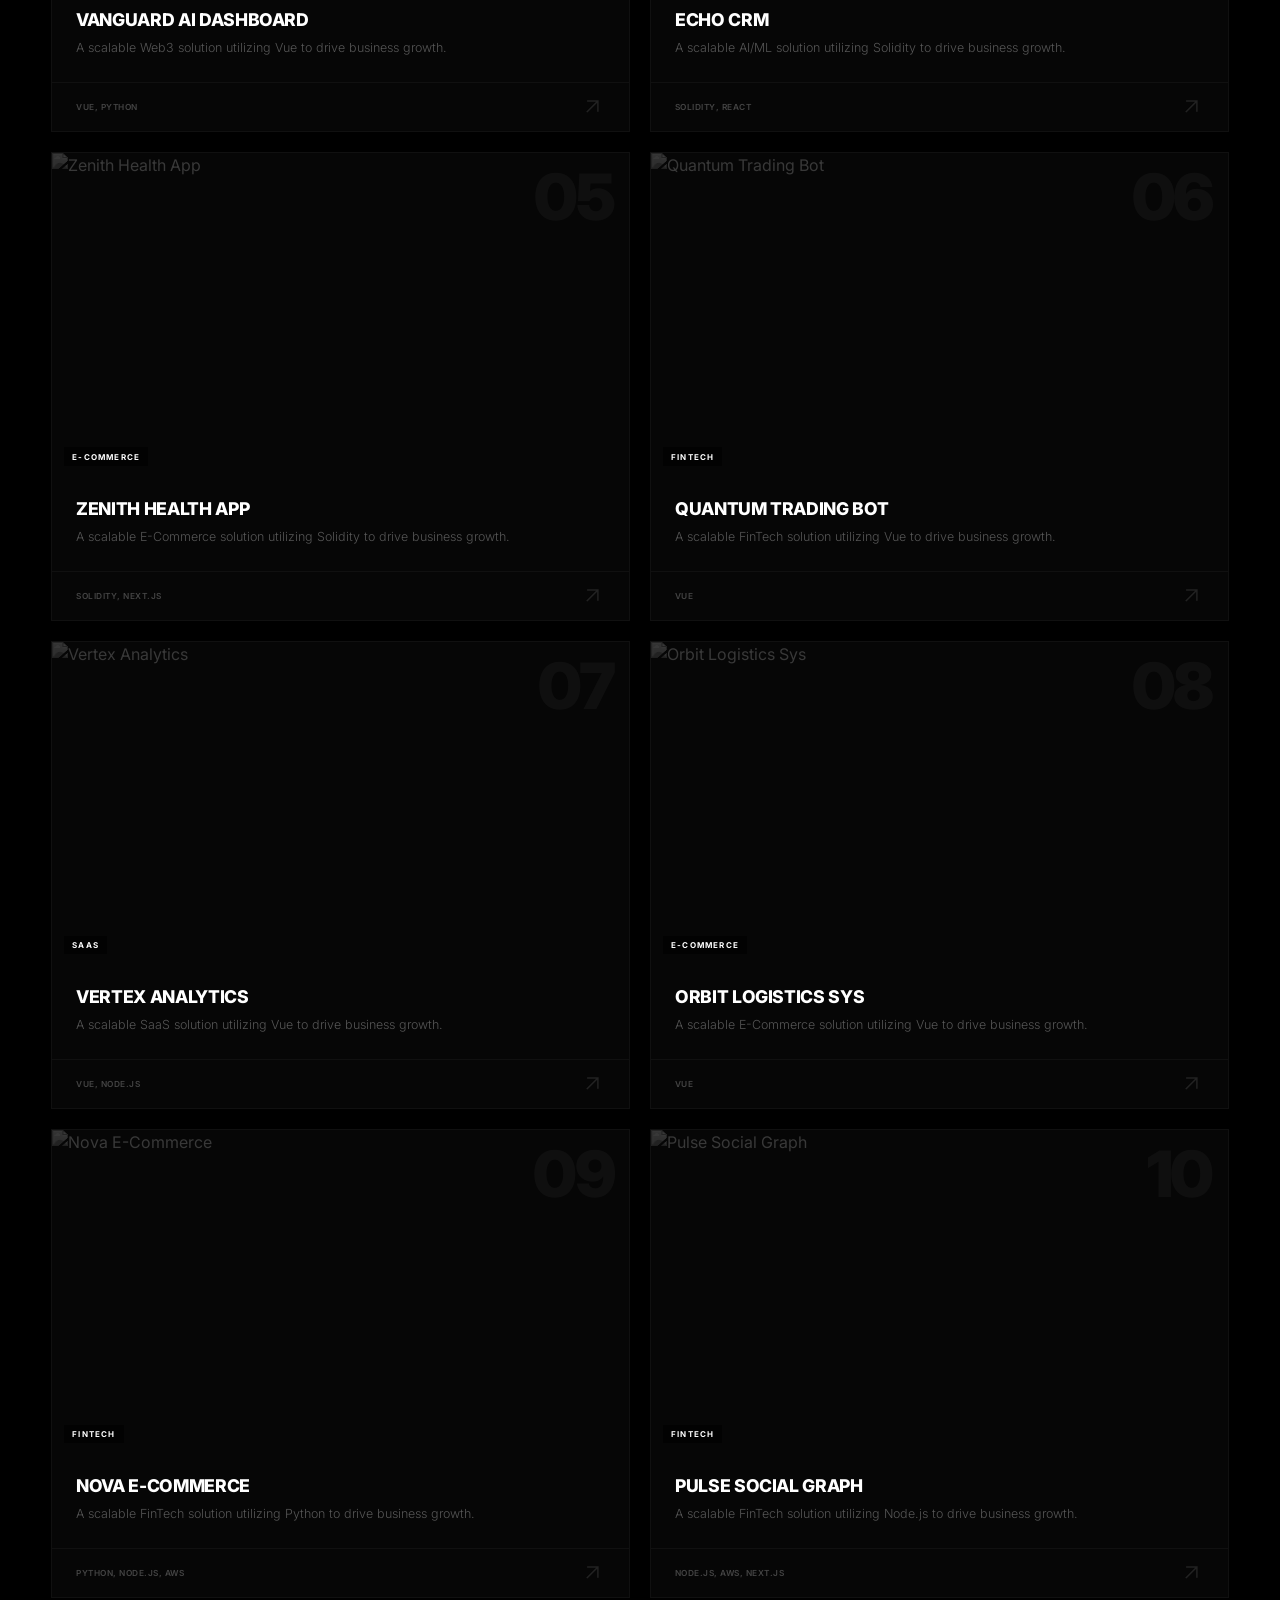
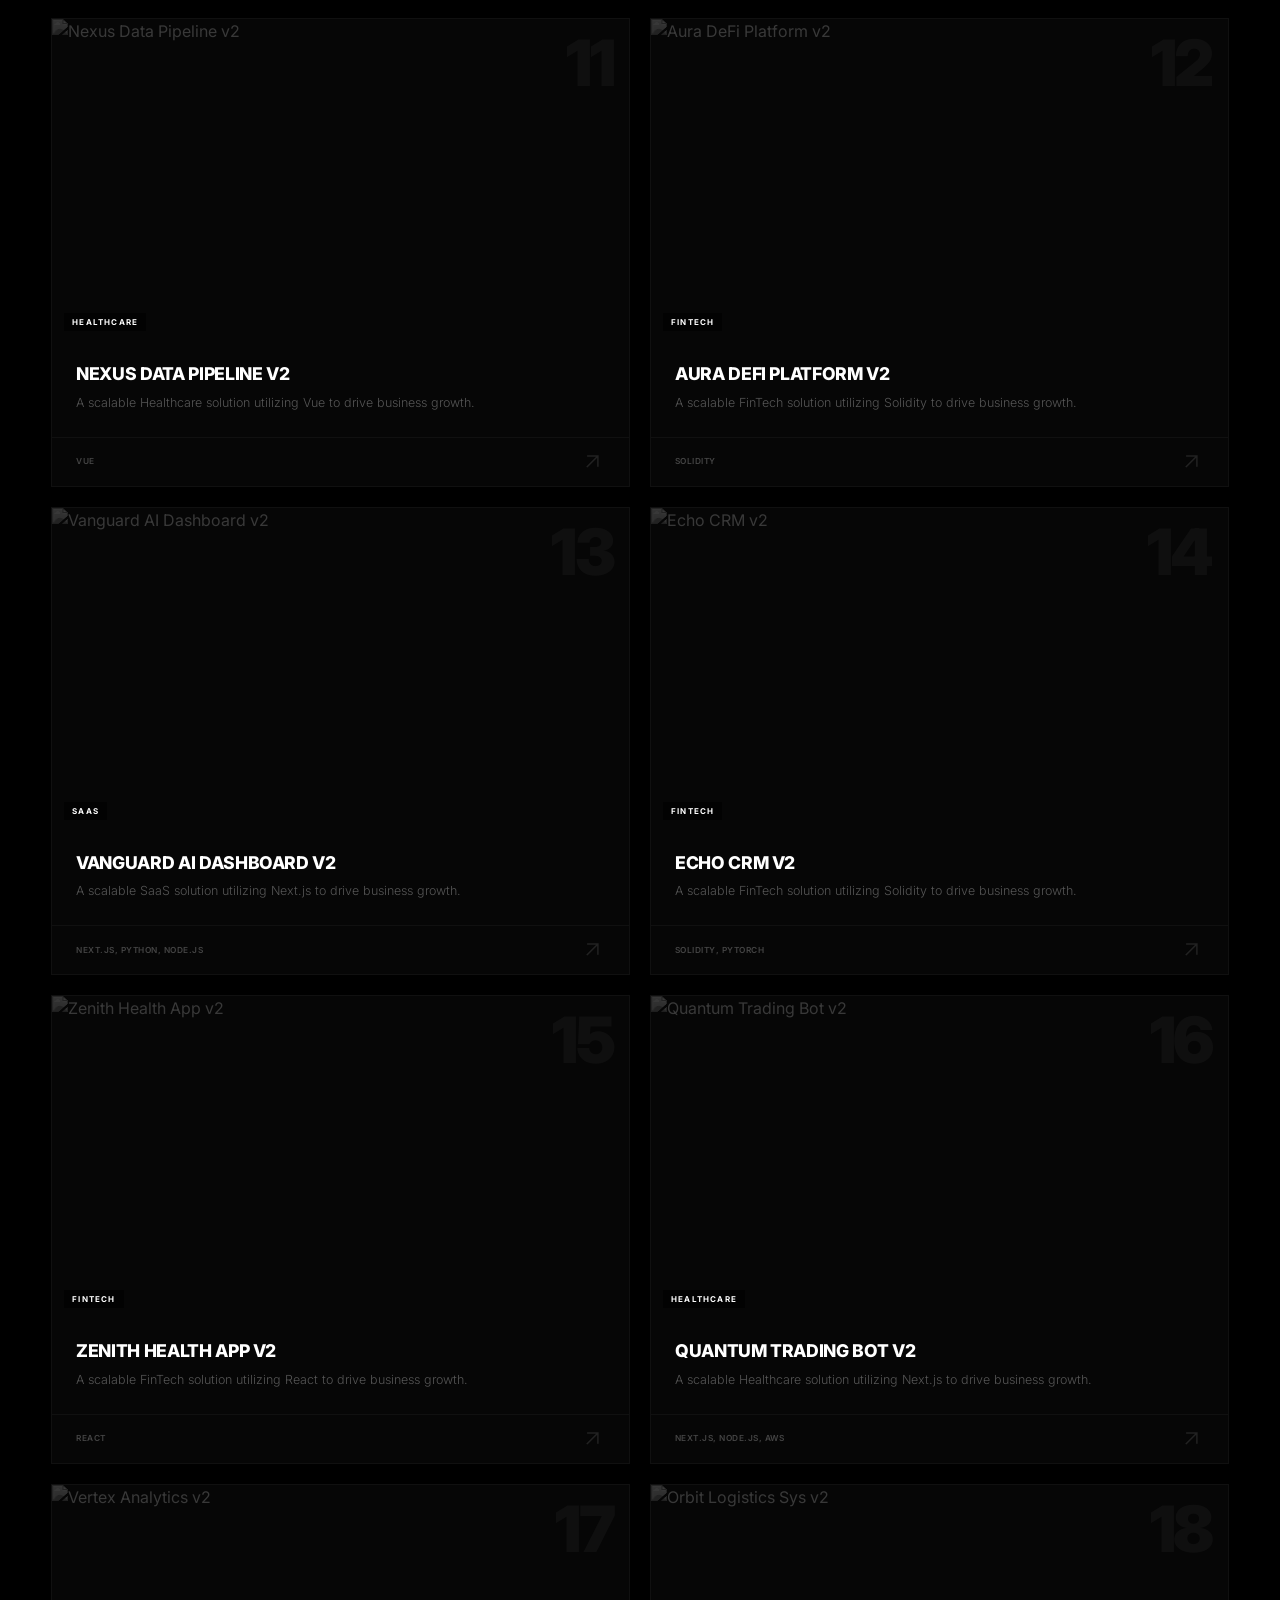
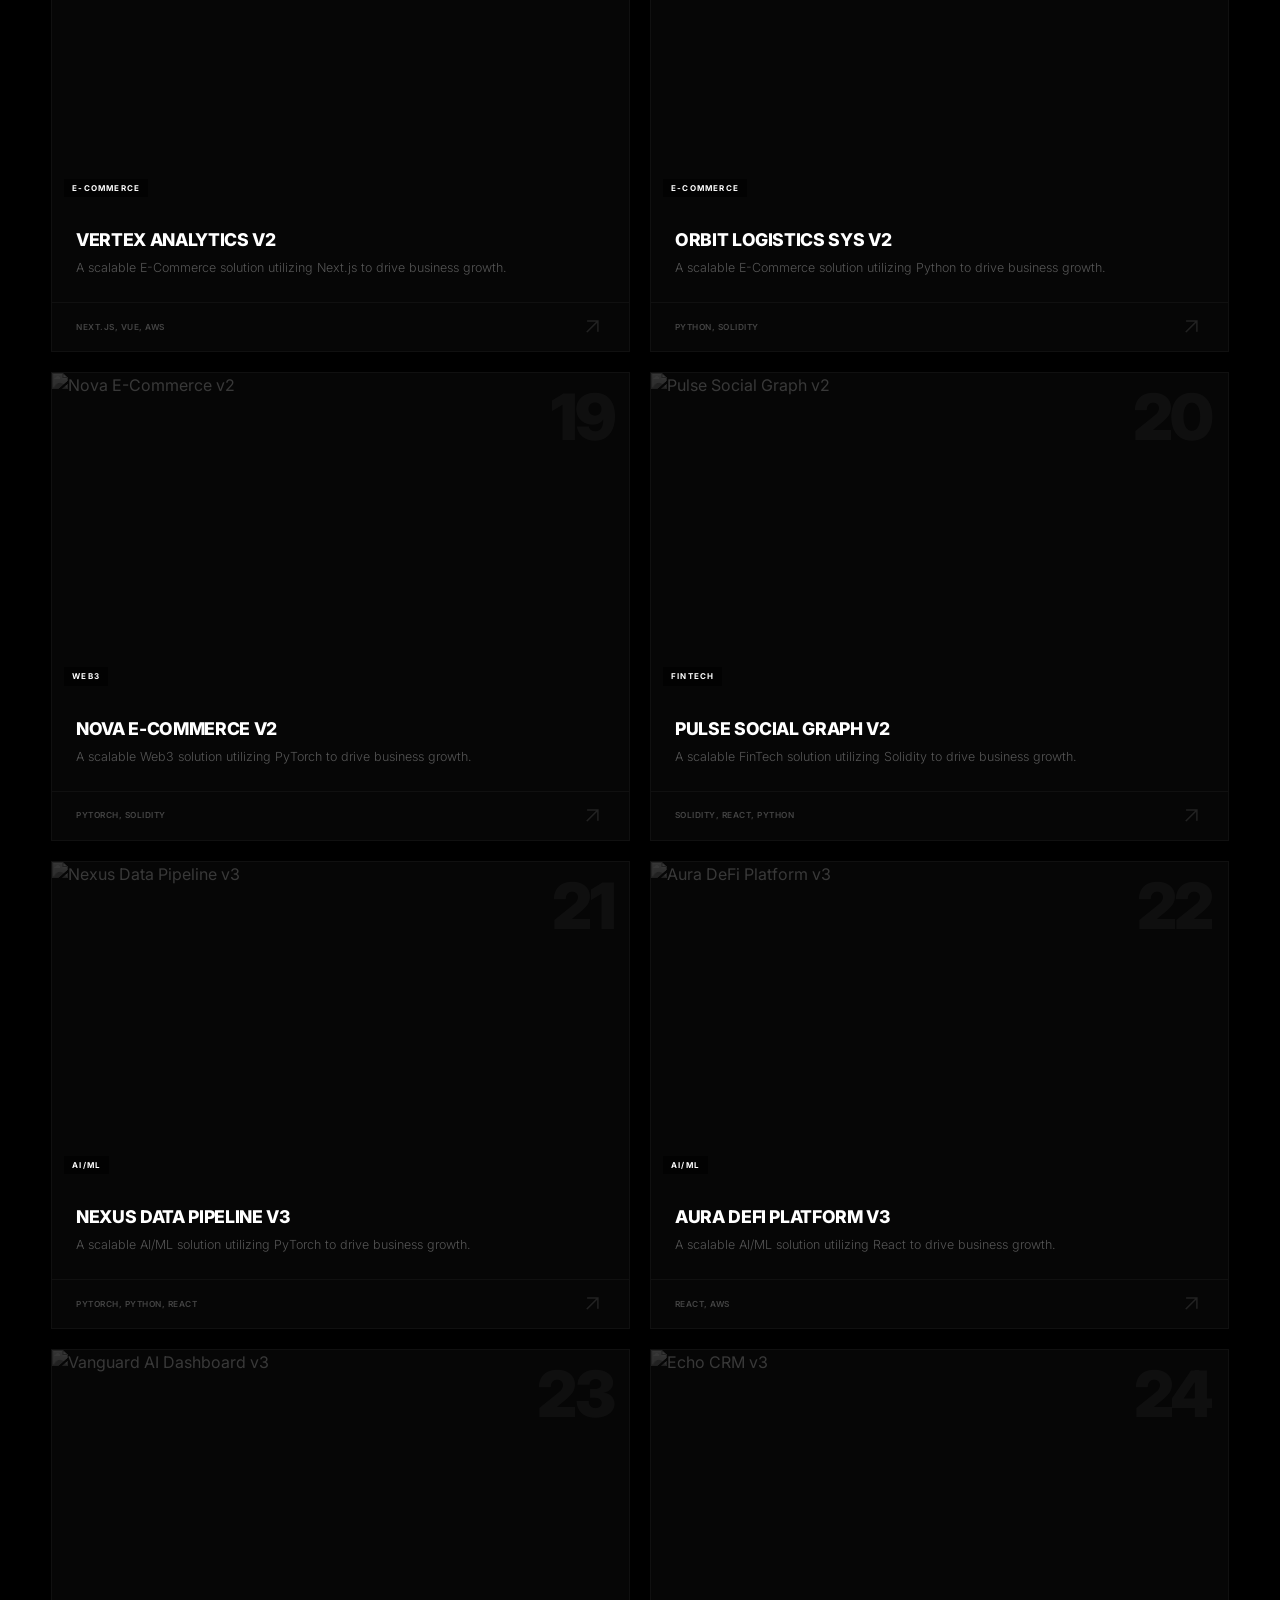
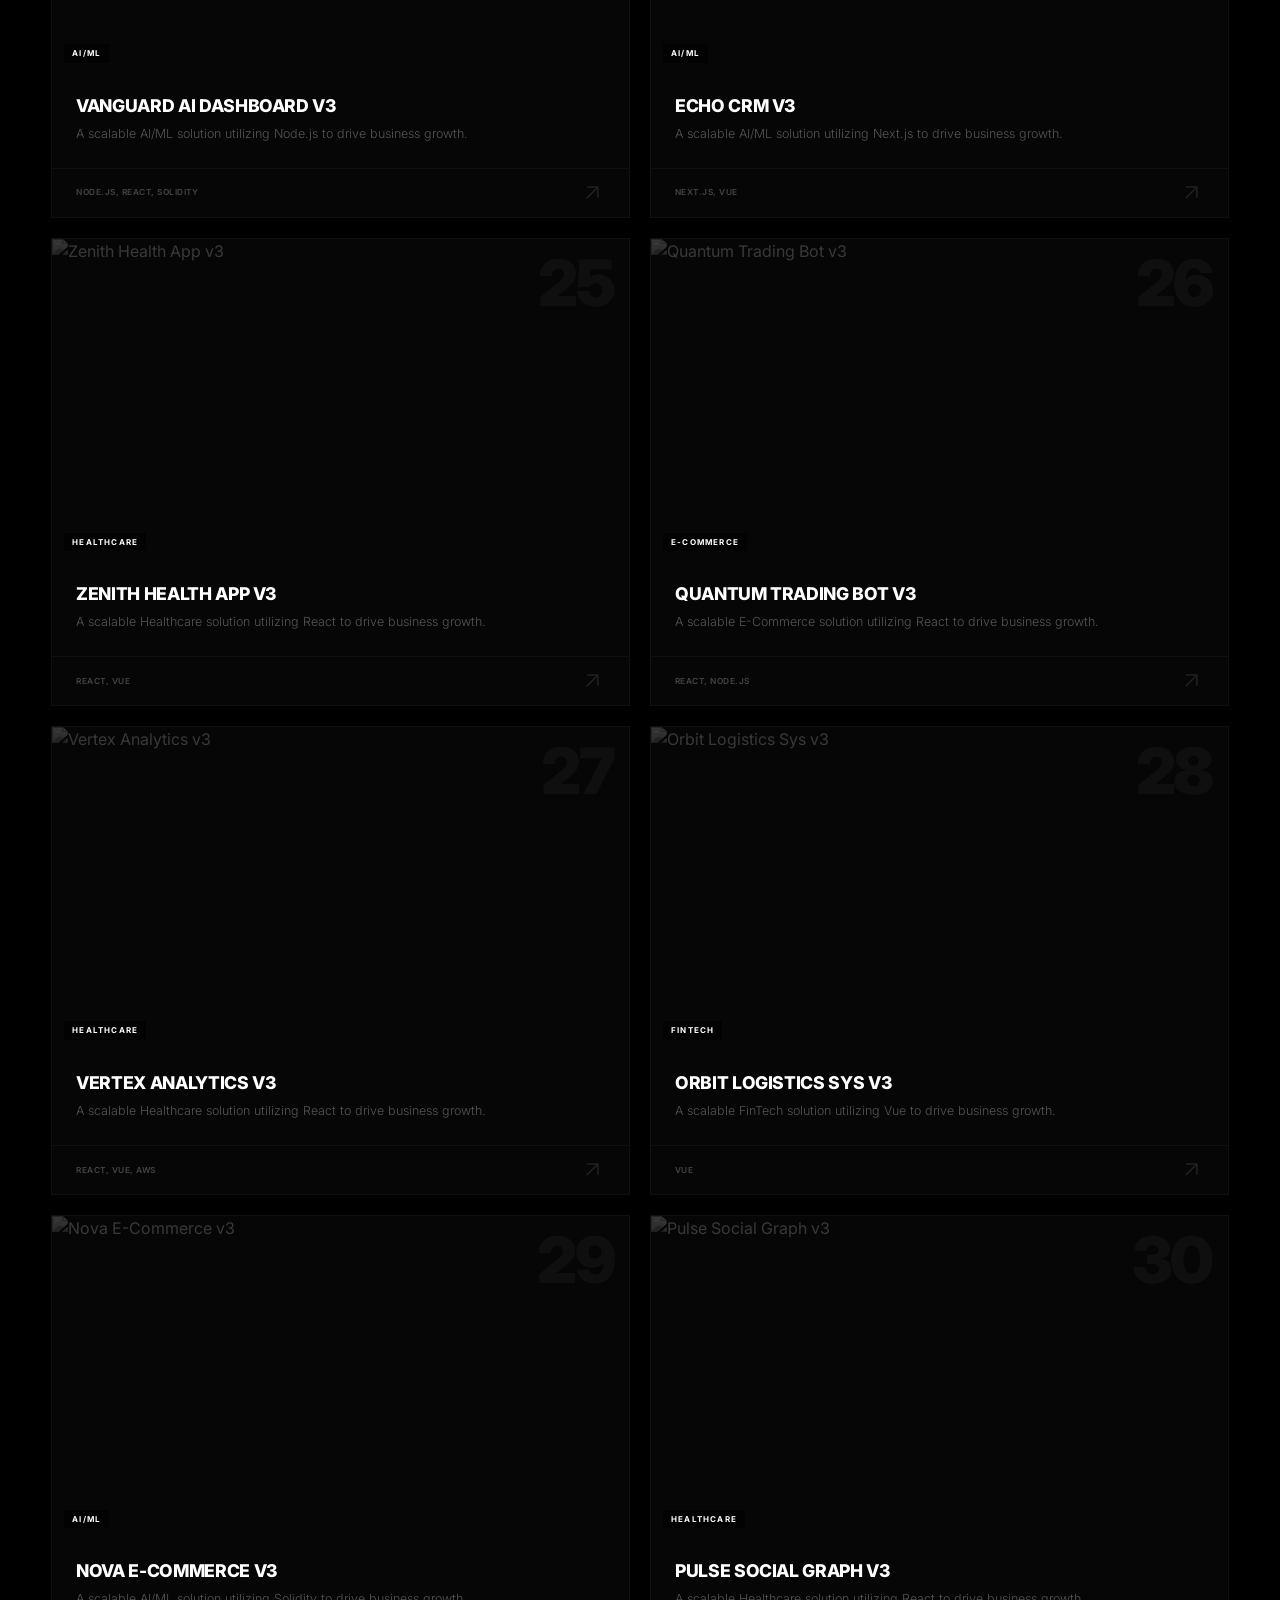
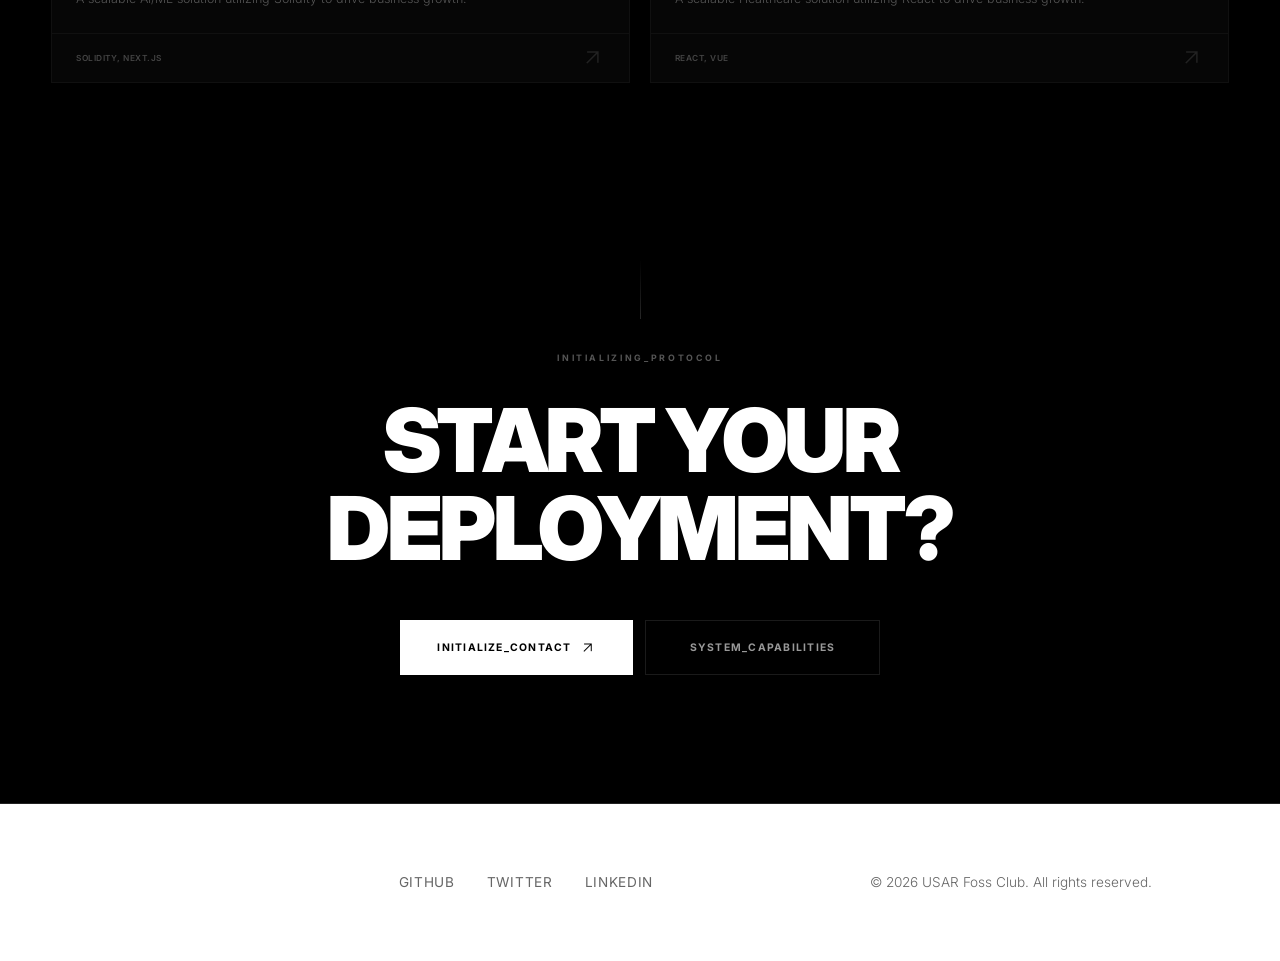
==== commit e7c159cf: "changed styling for mobile screen" ====
--- a/projects.html
+++ b/projects.html
@@ -120,9 +120,9 @@
         </div>
     </footer>
 
-    <script src="scripts/data.js"></script>
-    <script src="scripts/main.js"></script>
-    <script src="scripts/projects.js"></script>
+    <script src="scripts/data.js" defer></script>
+    <script src="scripts/main.js" defer></script>
+    <script src="scripts/projects.js" defer></script>
 
 </body>
 </html>
--- a/styles/main.css
+++ b/styles/main.css
@@ -15,6 +15,10 @@
     padding: 0;
 }
 
+html {
+    scroll-behavior: smooth;
+}
+
 body {
     font-family: 'Inter', sans-serif;
     background: radial-gradient(circle at 50% 50%, #0c0c0c 0%, #000000 100%);
@@ -143,11 +147,16 @@
     font-size: 0.85rem;
     text-transform: uppercase;
     letter-spacing: 0.1em;
-    transition: opacity var(--transition-fast);
-}
-
-.nav-links a:hover {
-    opacity: 0.5;
+    transition: opacity var(--transition-fast), padding var(--transition-fast);
+}
+
+.nav-links a:hover, .nav-links a.active {
+    opacity: 1;
+}
+
+.nav-links a.active {
+    border-bottom: 2px solid var(--fg-color);
+    padding-bottom: 4px;
 }
 
 .menu-btn {
@@ -164,10 +173,19 @@
         color: var(--fg-color);
         background: none;
         border: none;
-        font-size: 0.85rem;
+        padding: 0;
+        font-size: 0.75rem;
         text-transform: uppercase;
         letter-spacing: 0.1em;
         cursor: pointer;
+    }
+
+    nav {
+        padding: 1.5rem 5vw;
+    }
+
+    .logo {
+        font-size: 1rem;
     }
 }
 
@@ -320,7 +338,7 @@
     /* Establish base stacking context */
 }
 
-.project-wrap:hover {
+.project-wrap:hover, .project-wrap.touch-active {
     z-index: 100;
     /* Elevate the entire wrapper above its siblings so the popup isn't clipped by subsequent rows */
 }
@@ -360,7 +378,7 @@
     transition: transform 0.8s cubic-bezier(0.25, 1, 0.5, 1);
 }
 
-.project-wrap:hover .project-thumbnail img {
+.project-wrap:hover .project-thumbnail img, .project-wrap.touch-active .project-thumbnail img {
     transform: scale(1.03);
 }
 
@@ -434,7 +452,7 @@
     box-shadow: 0 40px 100px rgba(0, 0, 0, 0.9);
 }
 
-.project-wrap:hover .project-expanded-overlay {
+.project-wrap:hover .project-expanded-overlay, .project-wrap.touch-active .project-expanded-overlay {
     opacity: 1;
     visibility: visible;
     transform: translate(-50%, -50%) scale(1);
@@ -445,7 +463,7 @@
 }
 
 /* Close exactly when hover stops with no delay */
-.project-wrap:not(:hover) .project-expanded-overlay {
+.project-wrap:not(:hover):not(.touch-active) .project-expanded-overlay {
     transition: opacity 0.15s ease 0s, transform 0.15s ease 0s, visibility 0s linear 0.15s;
 }
 
@@ -721,4 +739,78 @@
 
 .footer-links a:hover {
     color: var(--fg-color);
+}
+
+@media (max-width: 768px) {
+    section {
+        padding: 3.5rem 5vw;
+    }
+
+    h1 {
+        font-size: clamp(2.5rem, 12vw, 4rem);
+    }
+
+    h2 {
+        font-size: clamp(2rem, 10vw, 3rem);
+        margin-bottom: 1.5rem;
+    }
+
+    .hero-subtitle {
+        font-size: 1rem;
+        margin-top: 1rem;
+    }
+
+    .stats-grid {
+        padding: 2rem 0;
+        gap: 1.5rem;
+    }
+
+    .projects-header {
+        margin-bottom: 2.5rem;
+    }
+
+    .services-grid, .process-list {
+        gap: 2rem;
+    }
+
+    .marquee-section {
+        padding: 2.5rem 0;
+    }
+
+    .marquee-item {
+        padding: 0 1.5rem;
+        font-size: clamp(1.5rem, 8vw, 2.5rem);
+    }
+
+    #cta {
+        padding: 5rem 5vw;
+    }
+
+    .cta-title {
+        margin-bottom: 2rem;
+    }
+
+    footer {
+        padding: 3rem 5vw;
+        flex-direction: column;
+        text-align: center;
+        gap: 1.5rem;
+    }
+
+    .footer-links {
+        justify-content: center;
+    }
+    
+    /* Disable hover popups and scale animations on mobile */
+    .project-expanded-overlay {
+        display: none !important;
+    }
+    
+    .project-wrap:hover, .project-wrap.touch-active {
+        z-index: 1;
+    }
+    
+    .project-wrap:hover .project-thumbnail img, .project-wrap.touch-active .project-thumbnail img {
+        transform: scale(1);
+    }
 }
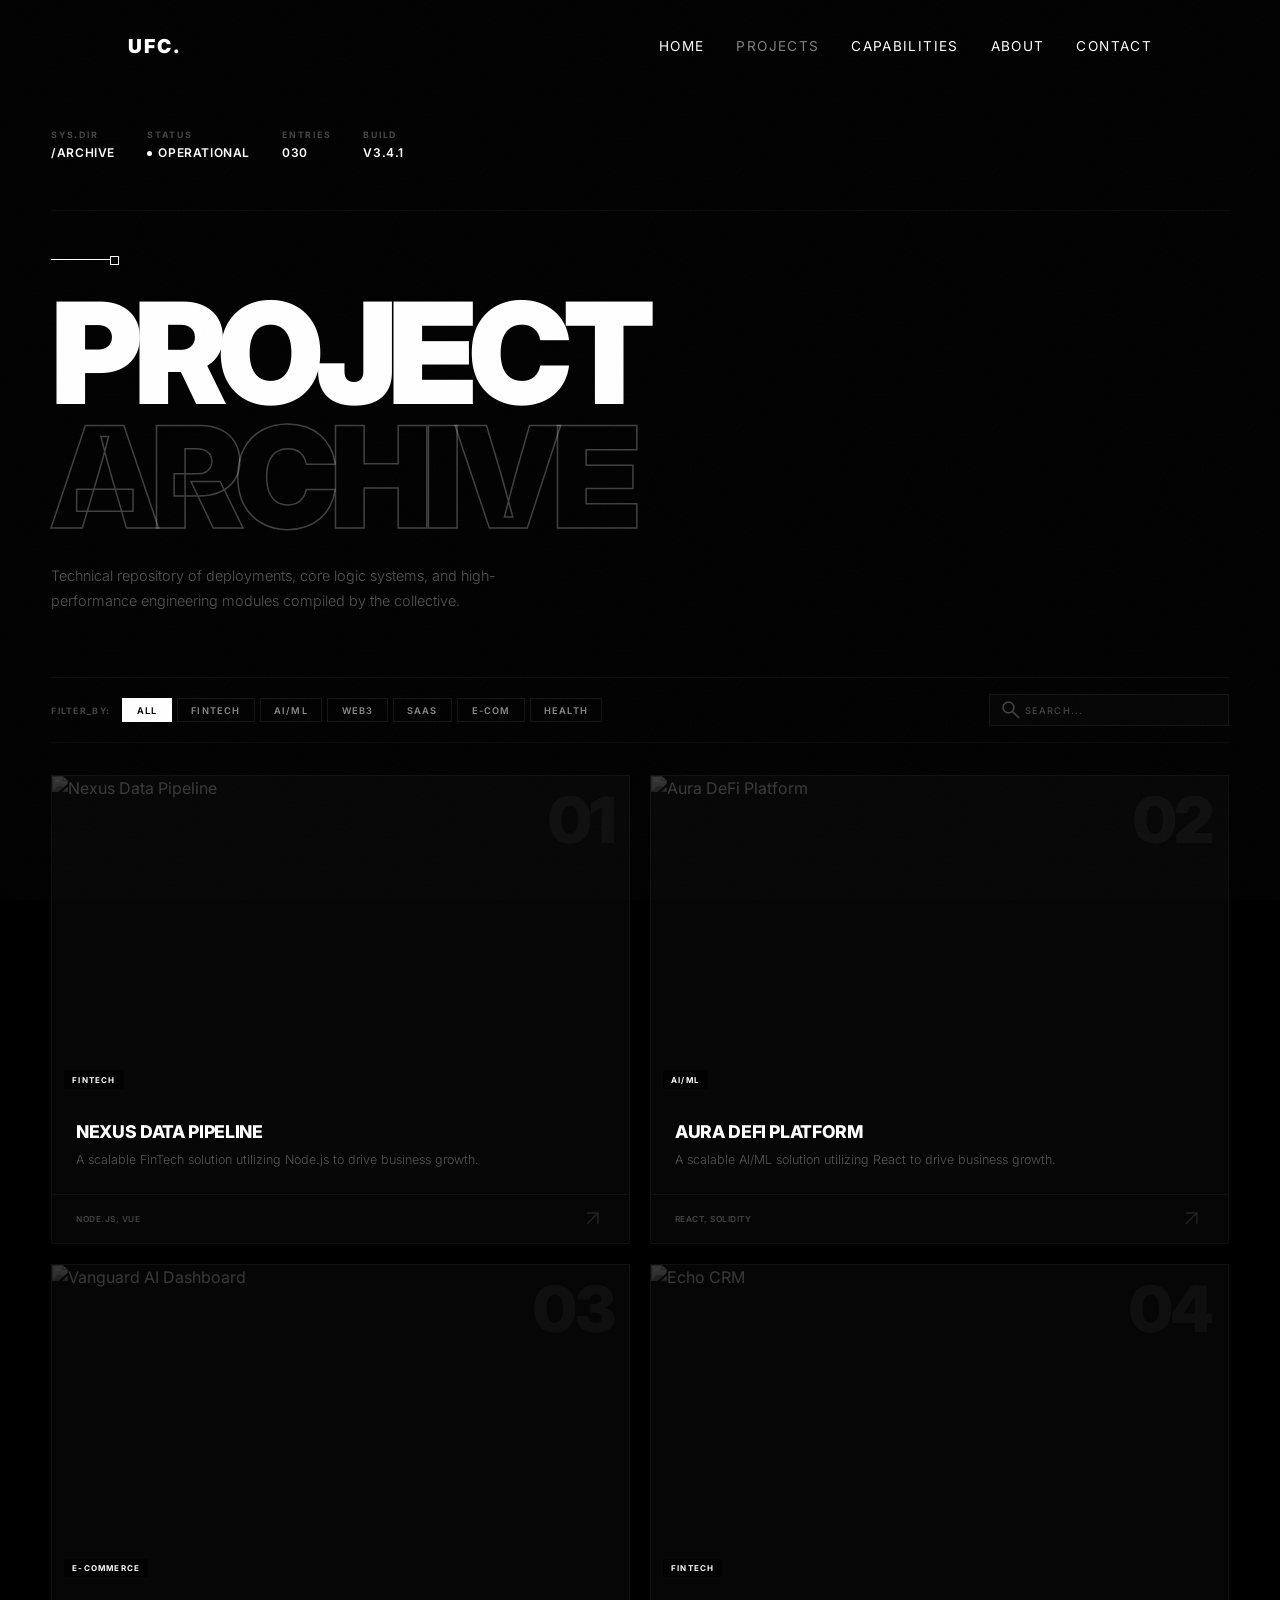
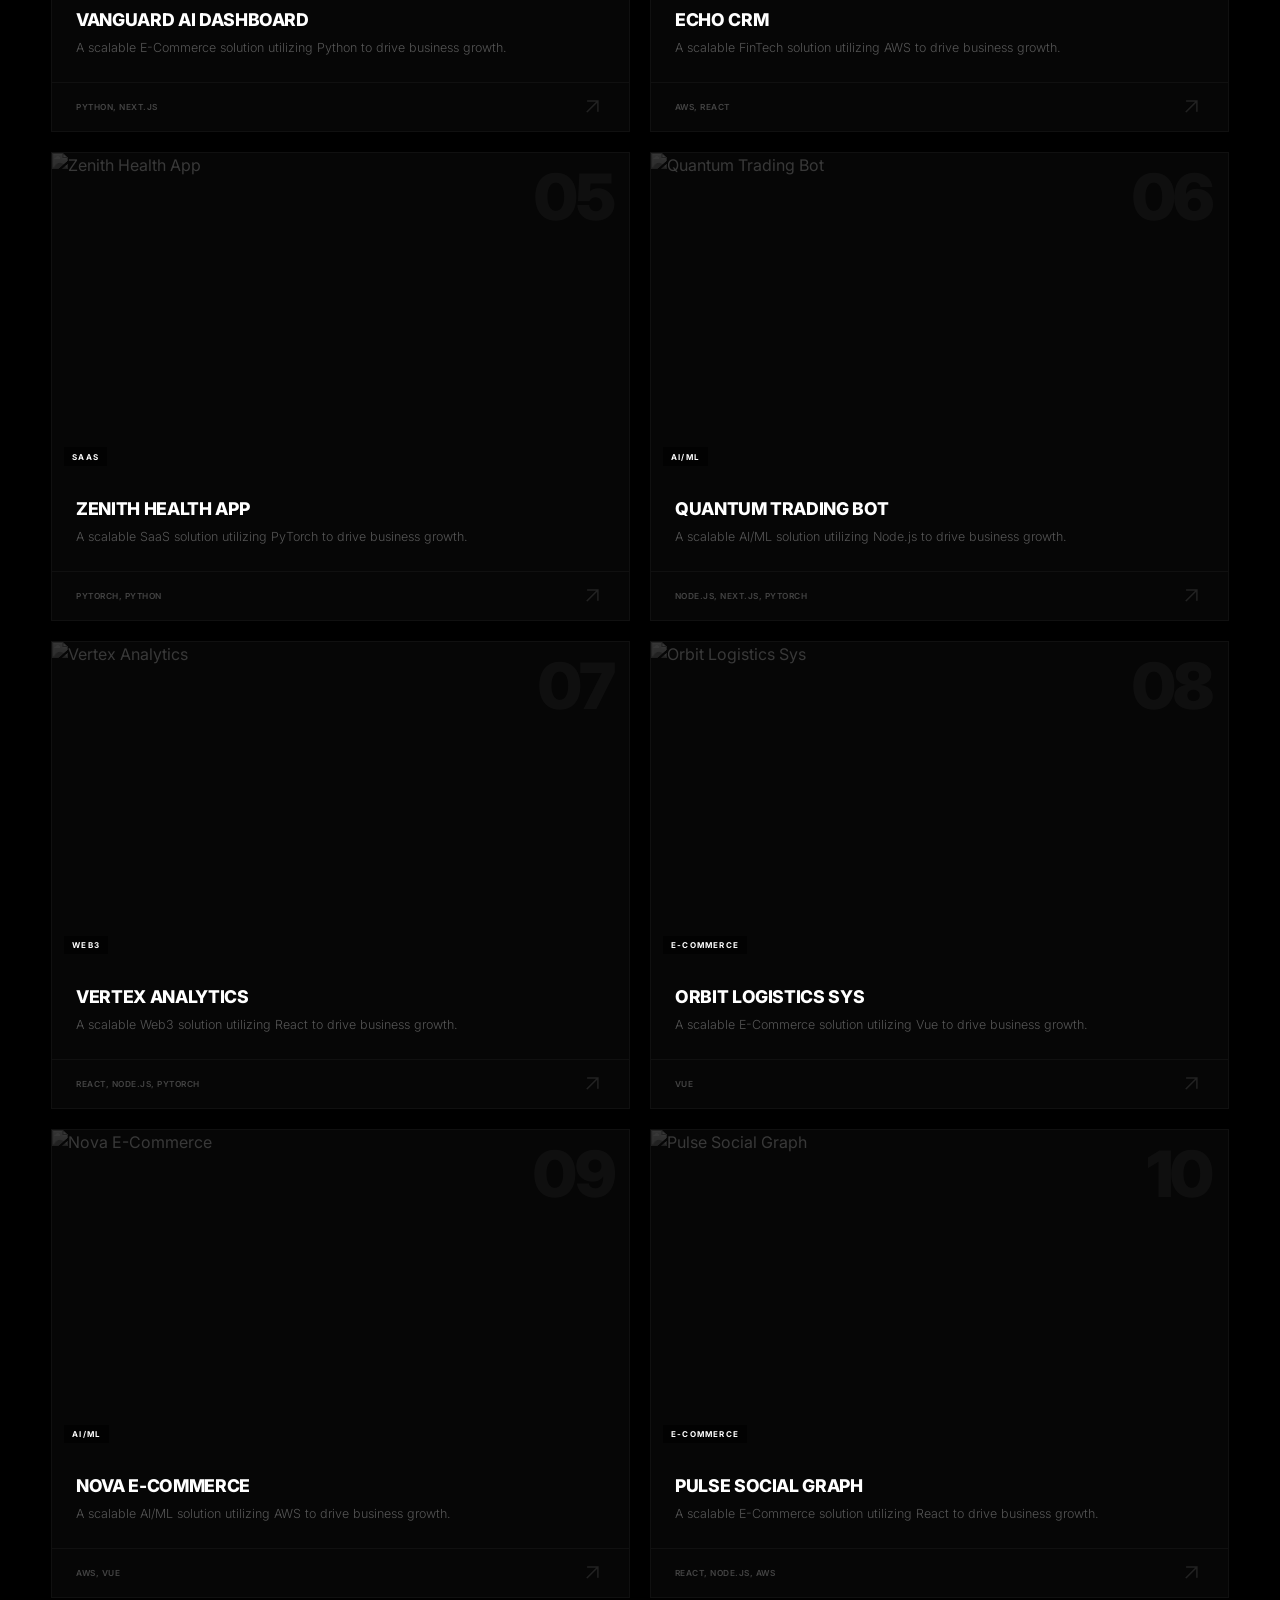
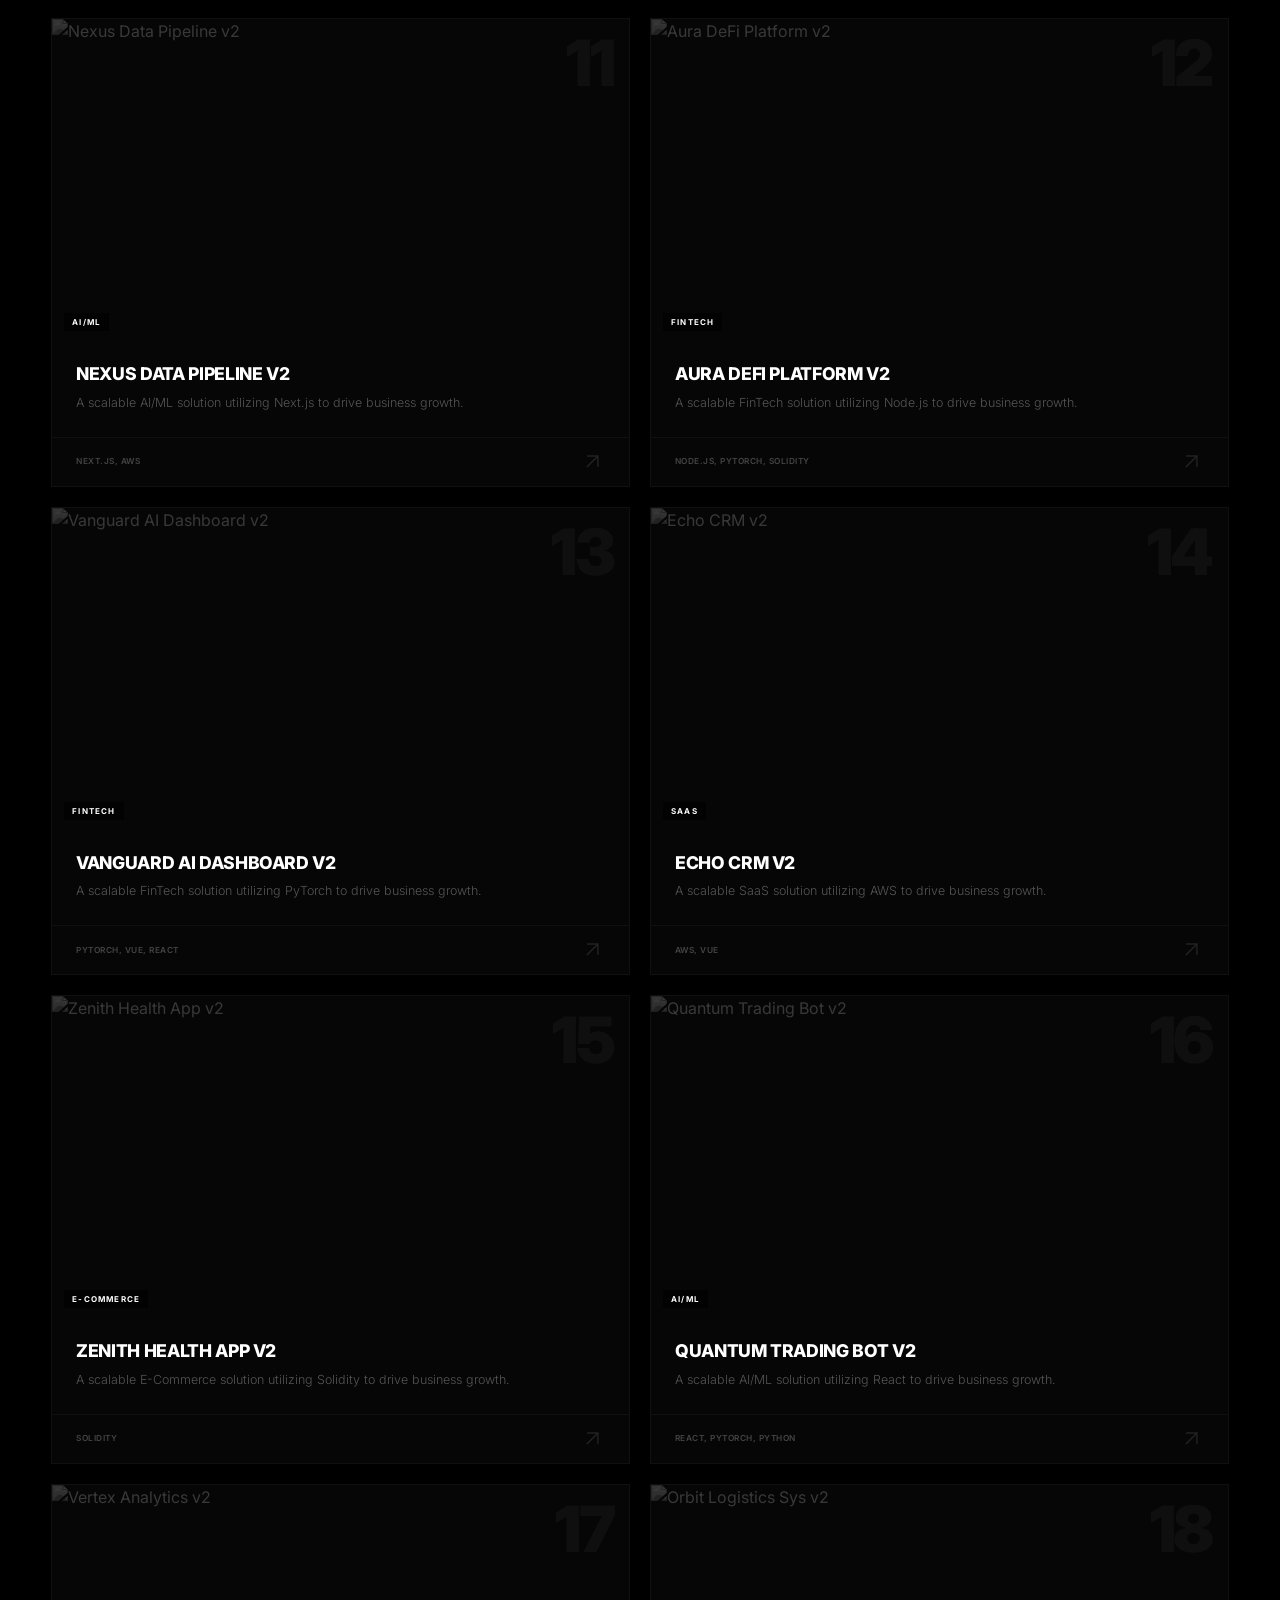
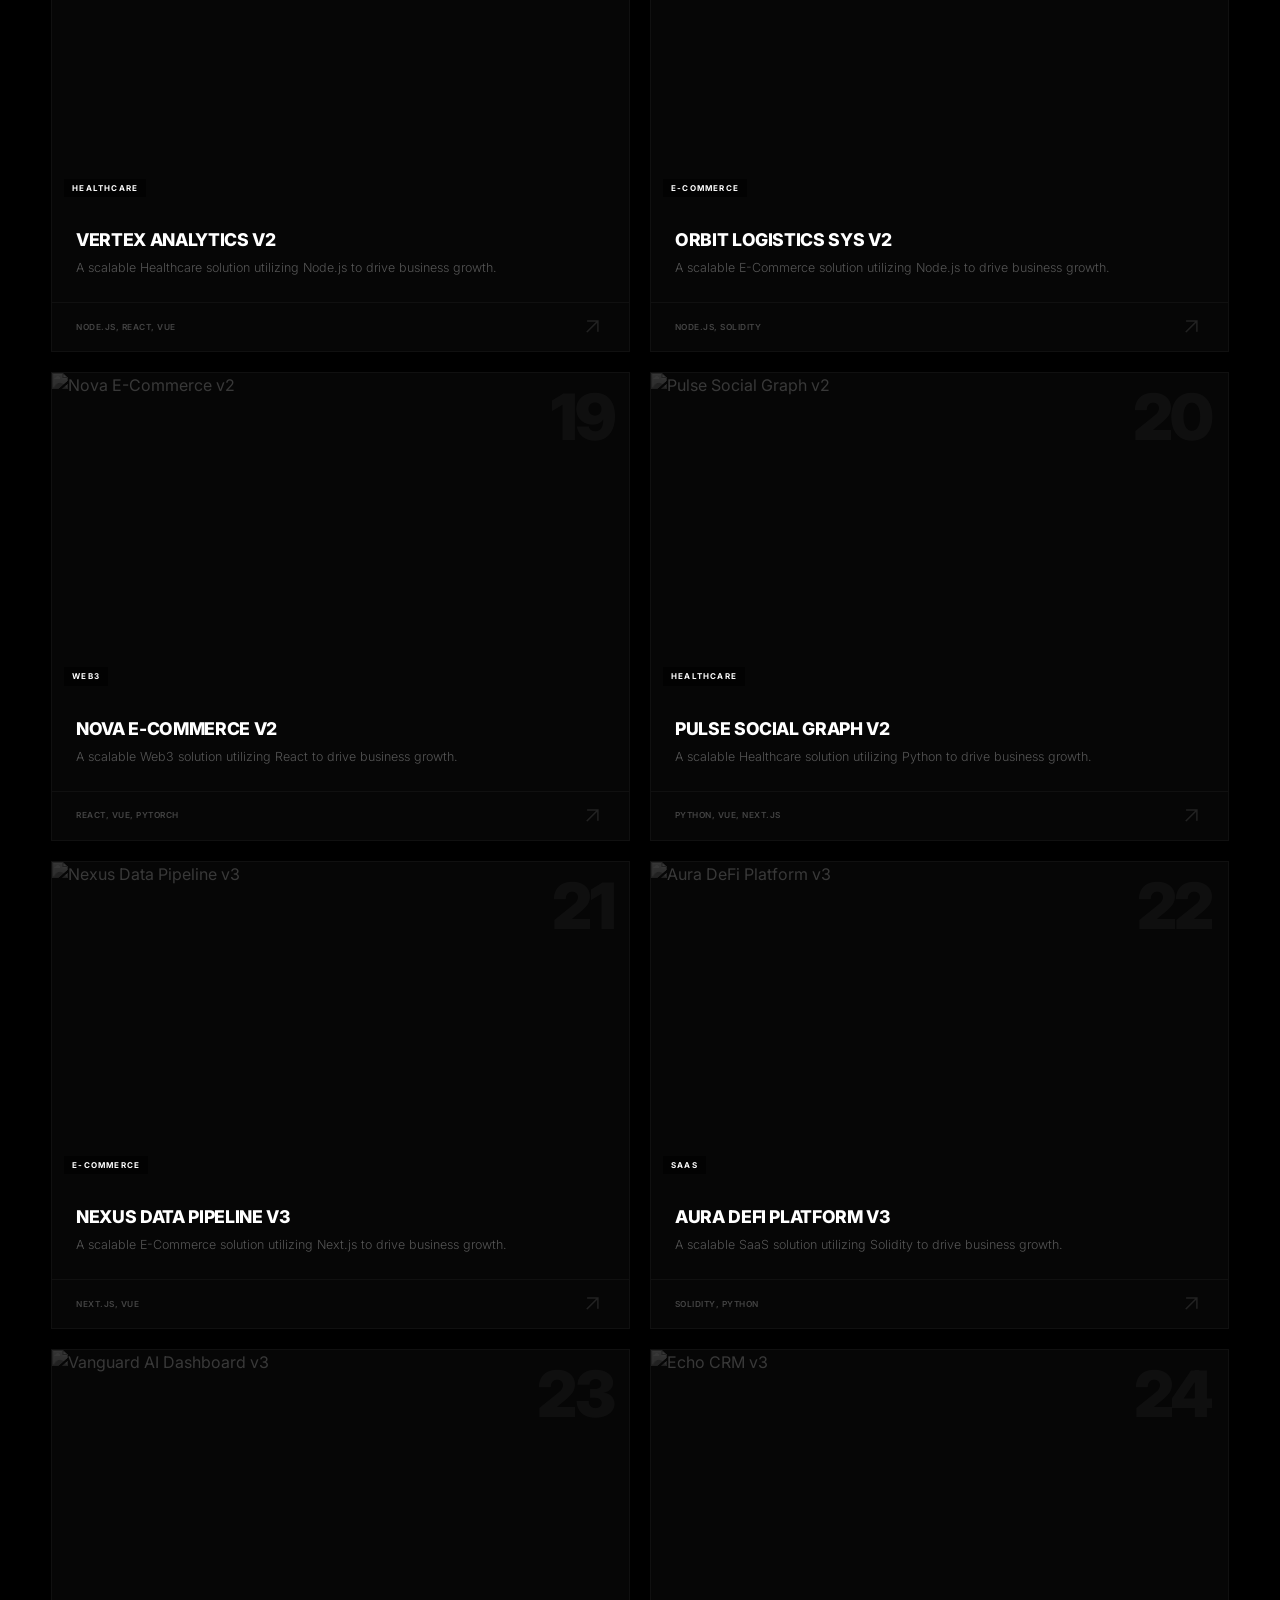
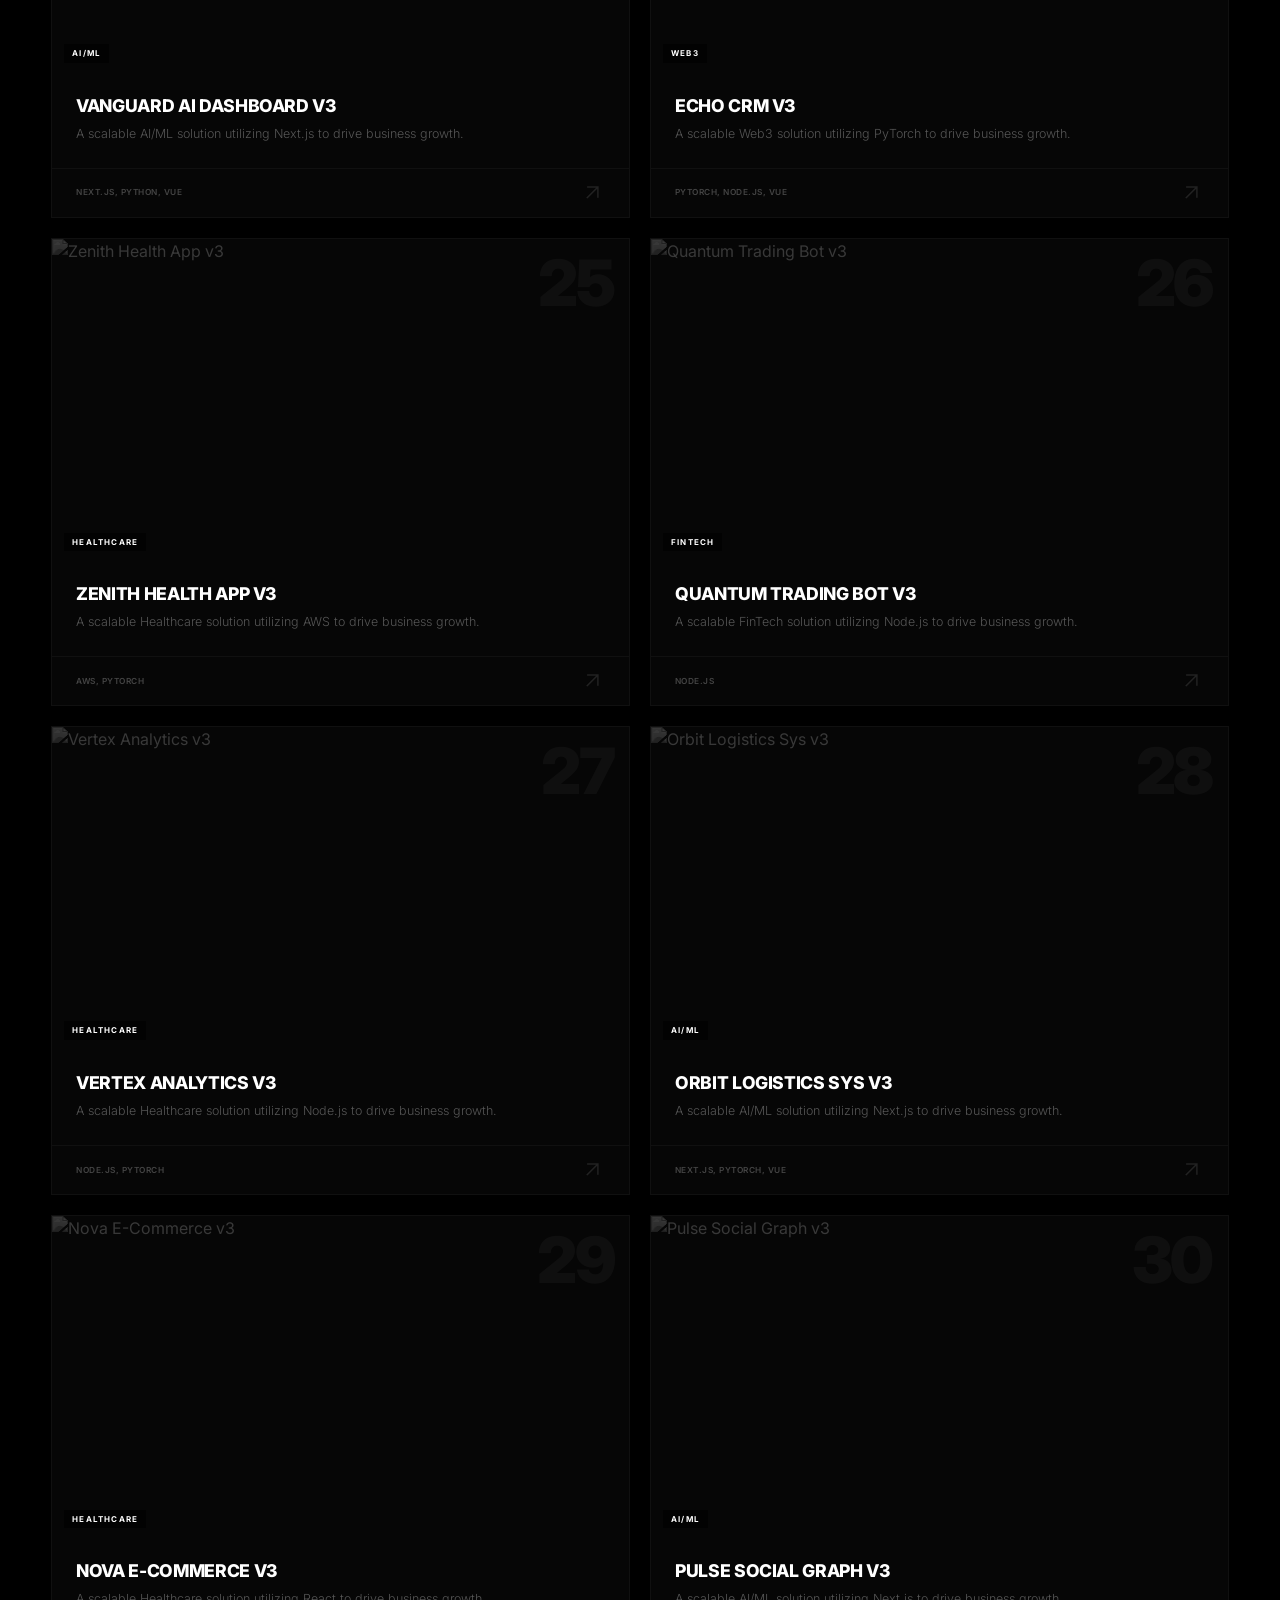
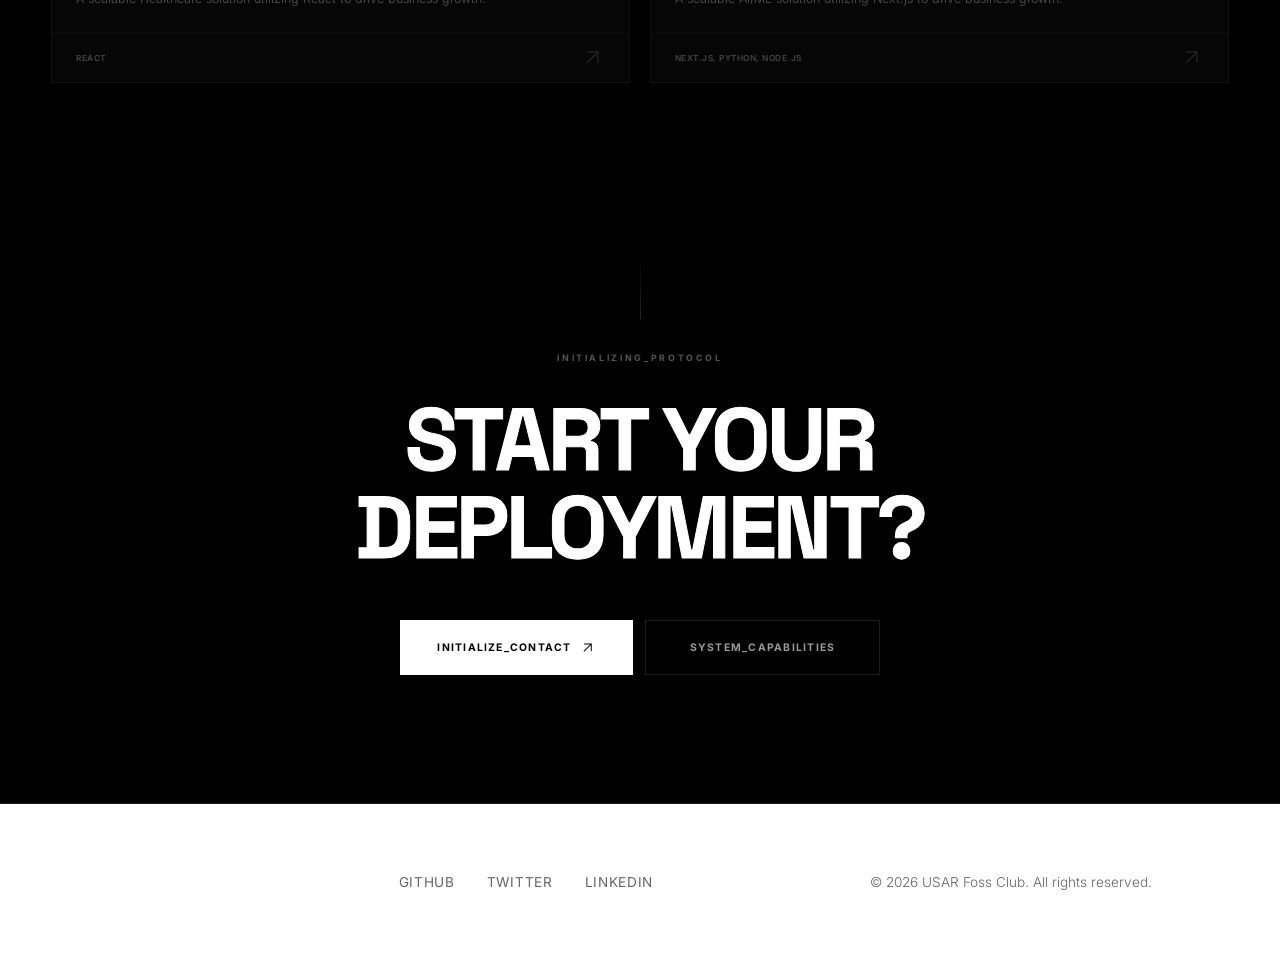
==== commit cfdb3758: "cta updated" ====
--- a/projects.html
+++ b/projects.html
@@ -18,6 +18,7 @@
             <a href="projects.html" style="opacity:0.5;">Projects</a>
             <a href="index.html#services">Capabilities</a>
             <a href="index.html#about">About</a>
+            <a href="index.html#cta" class="nav-contact-btn">Contact</a>
         </div>
         <button class="menu-btn">MENU</button>
     </nav>
@@ -27,7 +28,7 @@
         <a href="projects.html">Projects</a>
         <a href="index.html#services">Capabilities</a>
         <a href="index.html#about">About</a>
-        <a href="index.html#cta">Contact</a>
+        <a href="index.html#cta" class="nav-contact-btn">Contact</a>
     </div>
 
     <!-- Noise overlay -->
--- a/styles/main.css
+++ b/styles/main.css
@@ -1,4 +1,4 @@
-@import url('https://fonts.googleapis.com/css2?family=Inter:wght@300;400;600;700;900&display=swap');
+@import url('https://fonts.googleapis.com/css2?family=Space+Grotesk:wght@300;500;700;900&family=Inter:wght@300;400;600;700;900&display=swap');
 
 :root {
     --bg-color: #000000;
@@ -139,6 +139,7 @@
 .nav-links {
     display: flex;
     gap: 2rem;
+    align-items: center;
 }
 
 .nav-links a {
@@ -676,33 +677,176 @@
     }
 }
 
-/* CTA */
-#cta {
+/* --- THE CTA SECTION --- */
+.cta-section {
+    position: relative;
+    width: 100%;
+    padding: 10rem 5vw;
     text-align: center;
-    padding: 8rem 5vw;
+    display: flex;
+    flex-direction: column;
+    align-items: center;
+    justify-content: center;
+    border-top: 1px solid rgba(255, 255, 255, 0.05);
+    border-bottom: 1px solid rgba(255, 255, 255, 0.05);
+    background: radial-gradient(circle at 50% 50%, #0a0a0a 0%, #000000 80%);
+    overflow: hidden;
+}
+
+/* Subtle background grid to match the tech theme */
+.cta-grid {
+    position: absolute;
+    top: 0; left: 0; width: 100%; height: 100%;
+    background-image: 
+        linear-gradient(rgba(255, 255, 255, 0.03) 1px, transparent 1px),
+        linear-gradient(90deg, rgba(255, 255, 255, 0.03) 1px, transparent 1px);
+    background-size: 50px 50px;
+    z-index: 0;
+    pointer-events: none;
+}
+
+.cta-content {
+    position: relative;
+    z-index: 1;
+}
+
+.cta-label {
+    font-family: 'Space Grotesk', sans-serif;
+    font-size: 0.85rem;
+    color: var(--muted);
+    letter-spacing: 0.2em;
+    text-transform: uppercase;
+    margin-bottom: 2rem;
+    display: flex;
+    align-items: center;
+    justify-content: center;
+    gap: 0.5rem;
+}
+
+.cta-label::before, .cta-label::after {
+    content: '';
+    display: block;
+    width: 20px;
+    height: 1px;
+    background: var(--muted);
 }
 
 .cta-title {
-    font-size: clamp(3rem, 6vw, 6rem);
-    margin-bottom: 3rem;
-}
-
-.btn {
+    font-family: 'Space Grotesk', sans-serif;
+    font-size: clamp(3.5rem, 8vw, 7rem);
+    font-weight: 900;
+    line-height: 0.95;
+    letter-spacing: -0.04em;
+    text-transform: uppercase;
+    margin-bottom: 1.5rem;
+    color: transparent;
+    -webkit-text-stroke: 1px var(--fg-color);
+    transition: color 0.5s ease, text-shadow 0.5s ease;
+}
+
+/* Fills in with solid white when hovering over the section */
+.cta-section:hover .cta-title {
+    color: var(--fg-color);
+    text-shadow: 0 0 40px rgba(255, 255, 255, 0.2);
+}
+
+.cta-subtitle {
+    font-size: 1.1rem;
+    color: var(--muted);
+    max-width: 500px;
+    margin: 0 auto 4rem auto;
+    line-height: 1.6;
+}
+
+/* --- THE MAGNETIC BUTTON --- */
+.btn-wrapper {
     display: inline-block;
-    background: var(--fg-color);
-    color: var(--bg-color);
-    padding: 1.25rem 3rem;
+    padding: 2rem; /* Creates a large invisible hit area for the magnetic effect */
+    cursor: pointer;
+}
+
+.magnetic-btn {
+    position: relative;
+    display: inline-flex;
+    align-items: center;
+    justify-content: center;
+    padding: 1.2rem 3rem;
+    background: transparent;
+    color: var(--fg-color);
+    font-family: 'Space Grotesk', sans-serif;
     font-size: 1rem;
     font-weight: 700;
     text-transform: uppercase;
     letter-spacing: 0.1em;
+    border: 1px solid rgba(255, 255, 255, 0.3);
+    border-radius: 100px;
     text-decoration: none;
-    transition: transform var(--transition-fast), background var(--transition-fast);
-}
-
-.btn:hover {
-    transform: translateY(-5px);
-    background: #dddddd;
+    overflow: hidden;
+    transition: transform 0.3s cubic-bezier(0.25, 1, 0.5, 1), border-color 0.3s ease, box-shadow 0.3s ease;
+    /* Will-change optimizes the continuous transform animations */
+    will-change: transform; 
+}
+
+.magnetic-btn::before {
+    content: '';
+    position: absolute;
+    top: 100%;
+    left: 0;
+    width: 100%;
+    height: 100%;
+    background: var(--fg-color);
+    border-radius: 50%;
+    transition: transform 0.5s cubic-bezier(0.16, 1, 0.3, 1);
+    z-index: -1;
+}
+
+.btn-wrapper:hover .magnetic-btn {
+    border-color: var(--fg-color);
+    color: var(--bg-color);
+    box-shadow: 0 0 25px rgba(255, 255, 255, 0.3);
+}
+
+.btn-wrapper:hover .magnetic-btn::before {
+    transform: translateY(-100%) scale(2);
+    border-radius: 0;
+}
+
+/* Status indicator blinking dot */
+.status-dot {
+    display: inline-block;
+    width: 8px;
+    height: 8px;
+    background: #00ff66;
+    border-radius: 50%;
+    margin-right: 12px;
+    box-shadow: 0 0 10px #00ff66;
+    animation: pulse 2s infinite;
+}
+
+@keyframes pulse {
+    0% { transform: scale(0.95); opacity: 0.5; }
+    50% { transform: scale(1.1); opacity: 1; }
+    100% { transform: scale(0.95); opacity: 0.5; }
+}
+
+/* Navbar Minimal Contact Link */
+.nav-contact-link {
+    position: relative;
+    display: inline-flex;
+    align-items: center;
+    gap: 0.5rem;
+    color: var(--fg-color) !important;
+    font-weight: 600;
+}
+
+.status-dot-small {
+    display: inline-block;
+    width: 6px;
+    height: 6px;
+    background: #00ff66;
+    border-radius: 50%;
+    box-shadow: 0 0 8px #00ff66;
+    animation: pulse 2s infinite;
 }
 
 /* Footer */
@@ -782,7 +926,7 @@
         font-size: clamp(1.5rem, 8vw, 2.5rem);
     }
 
-    #cta {
+    .cta-section {
         padding: 5rem 5vw;
     }
 
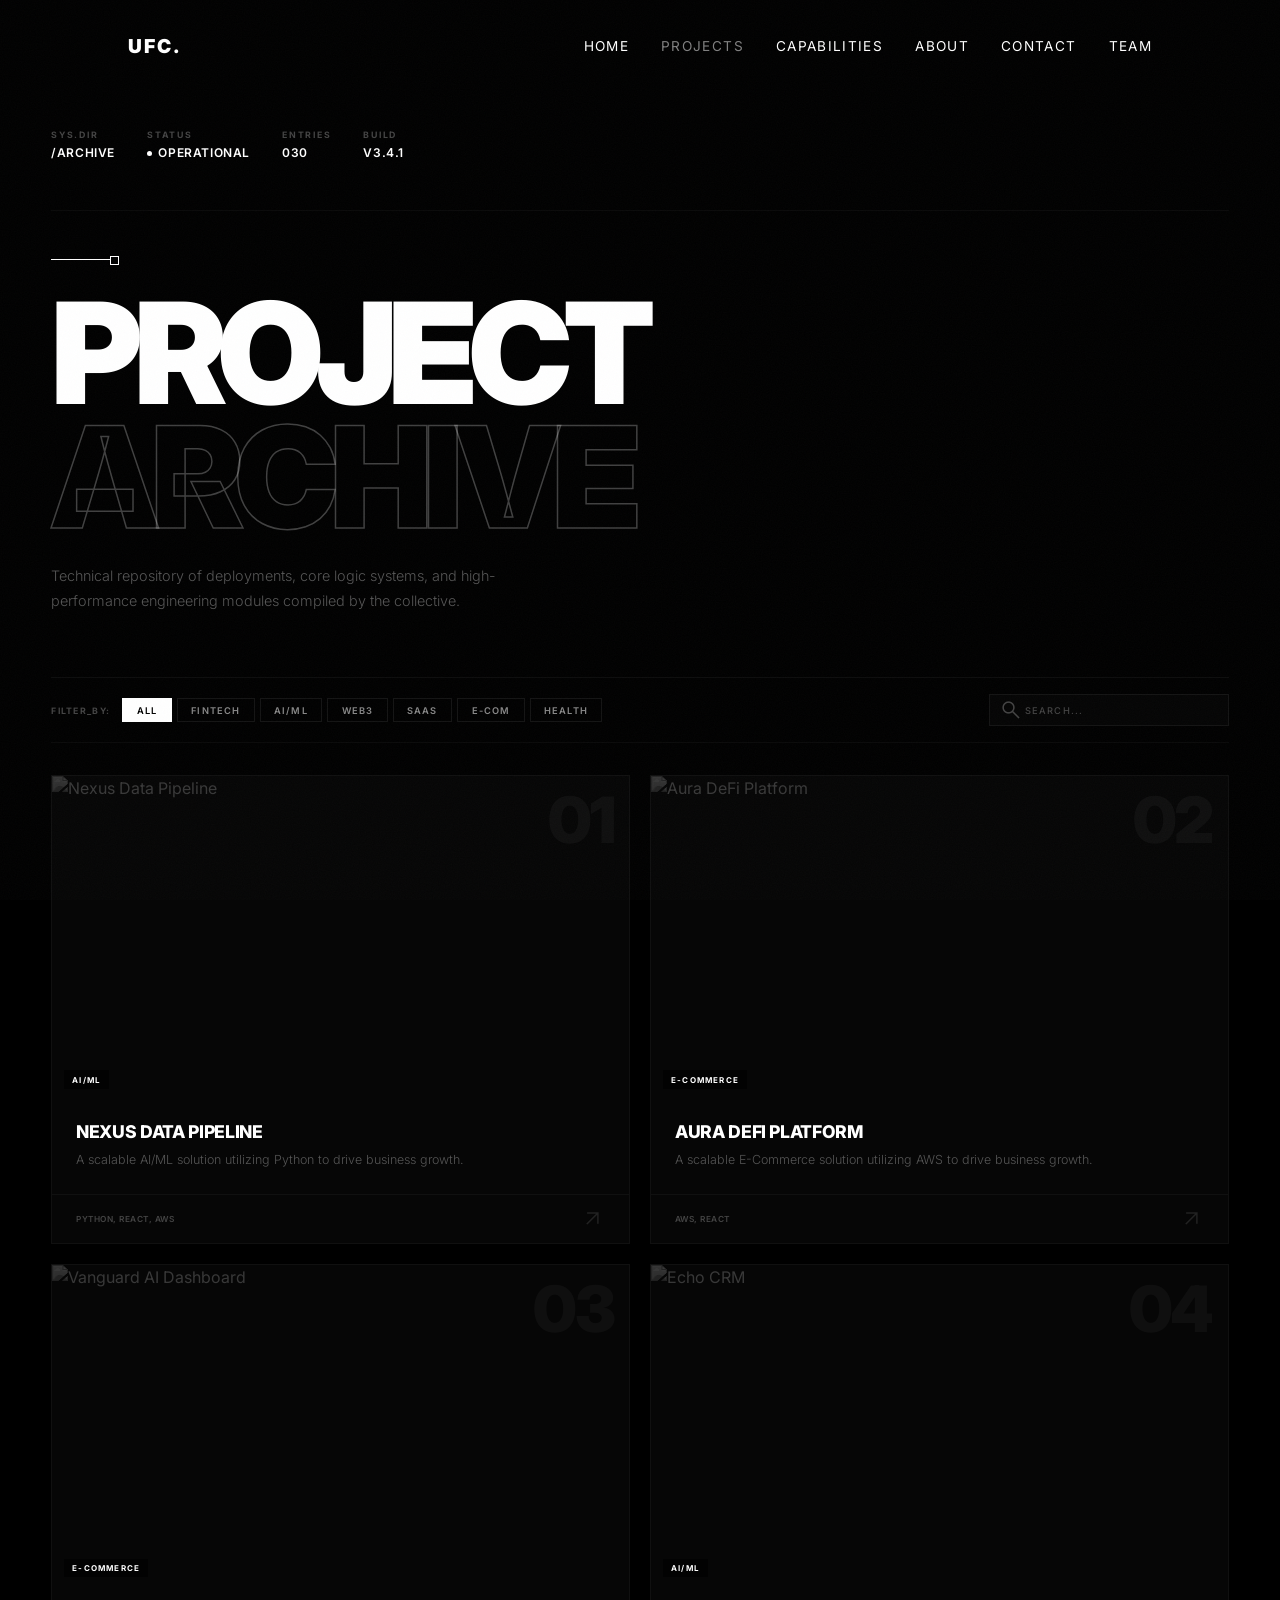
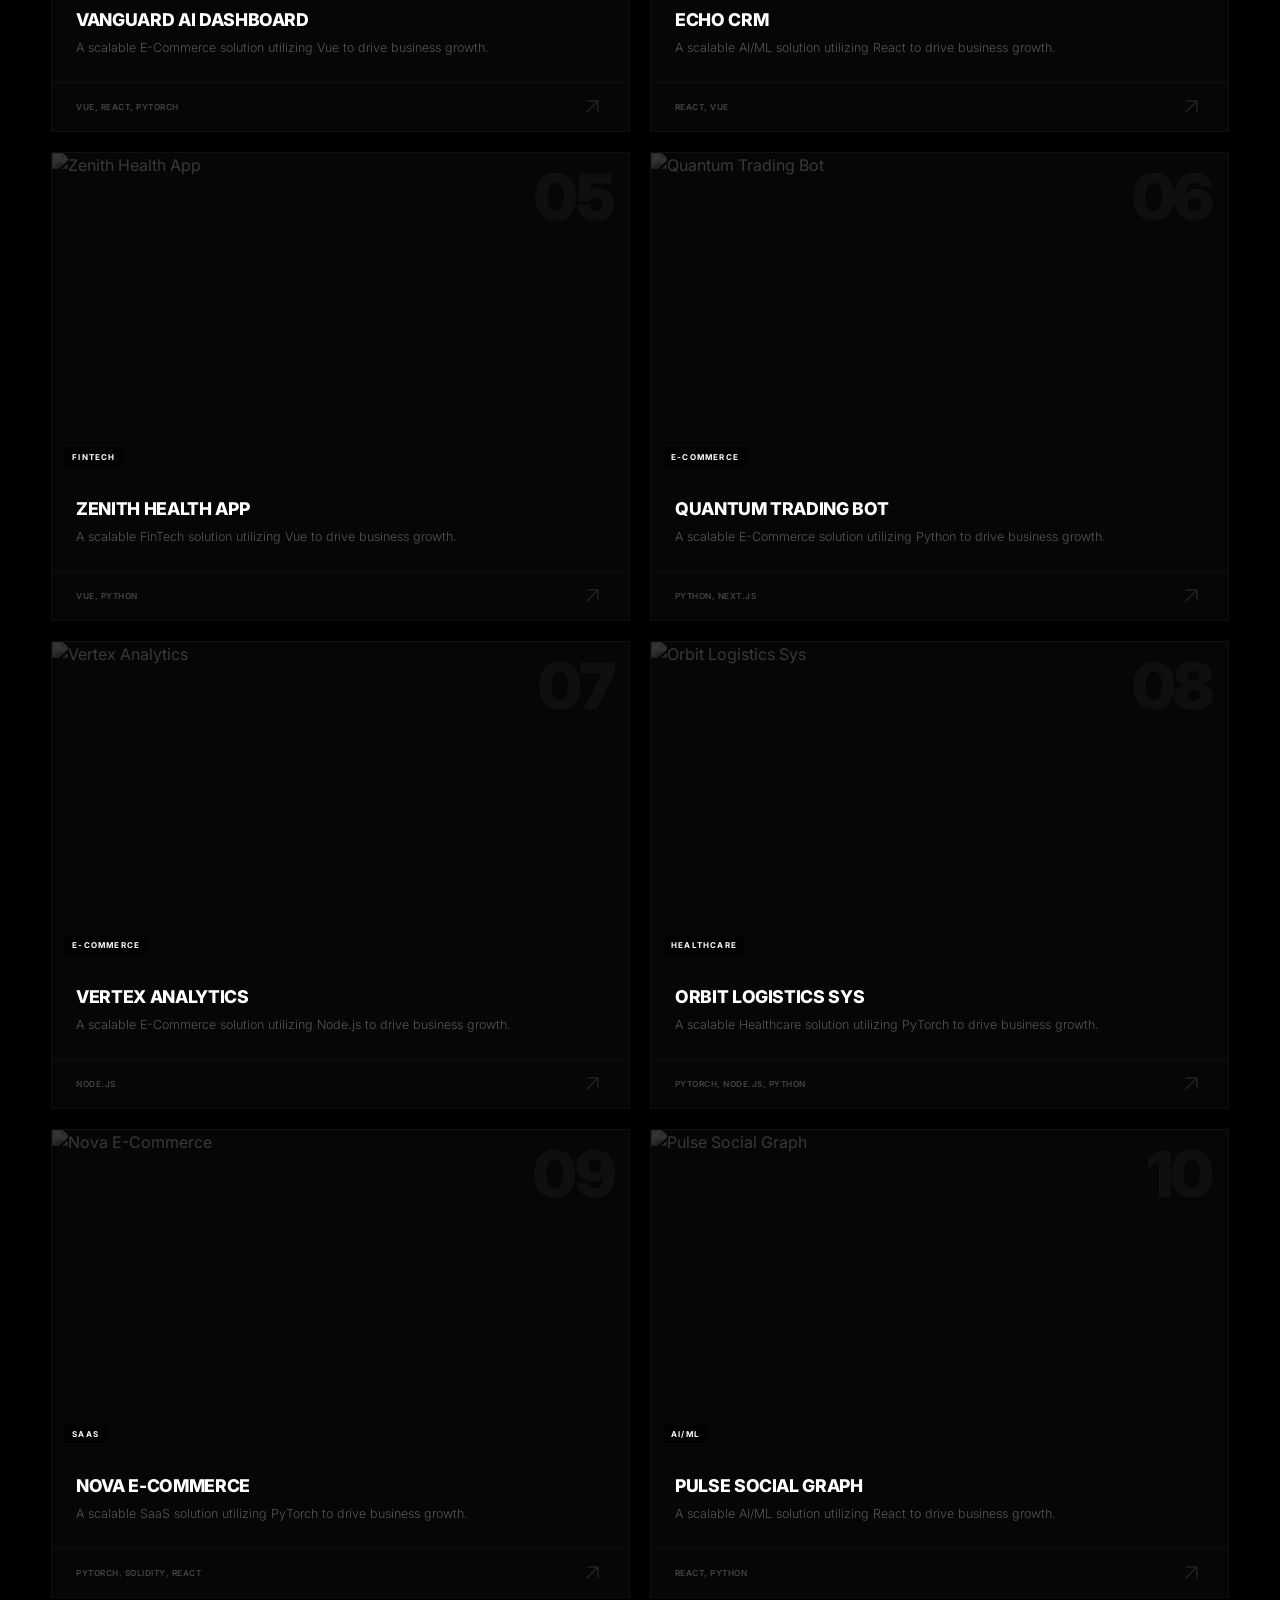
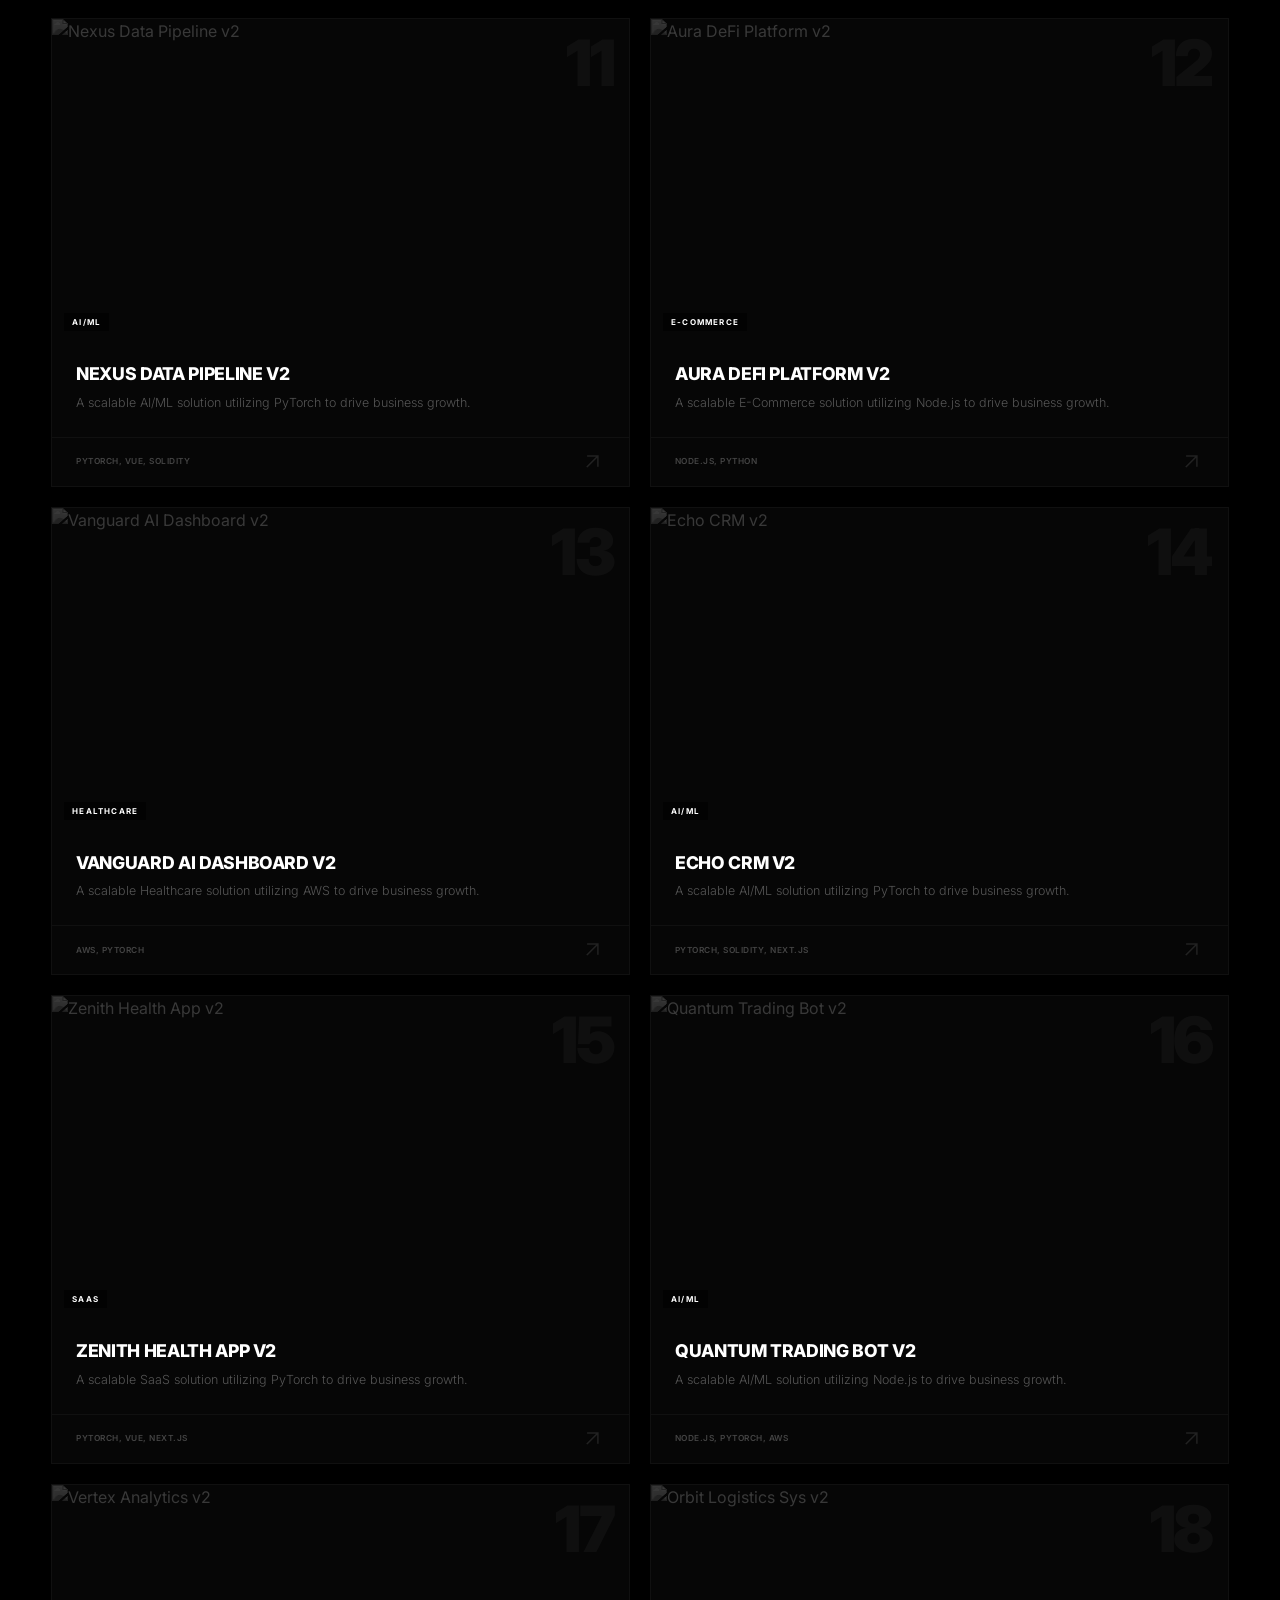
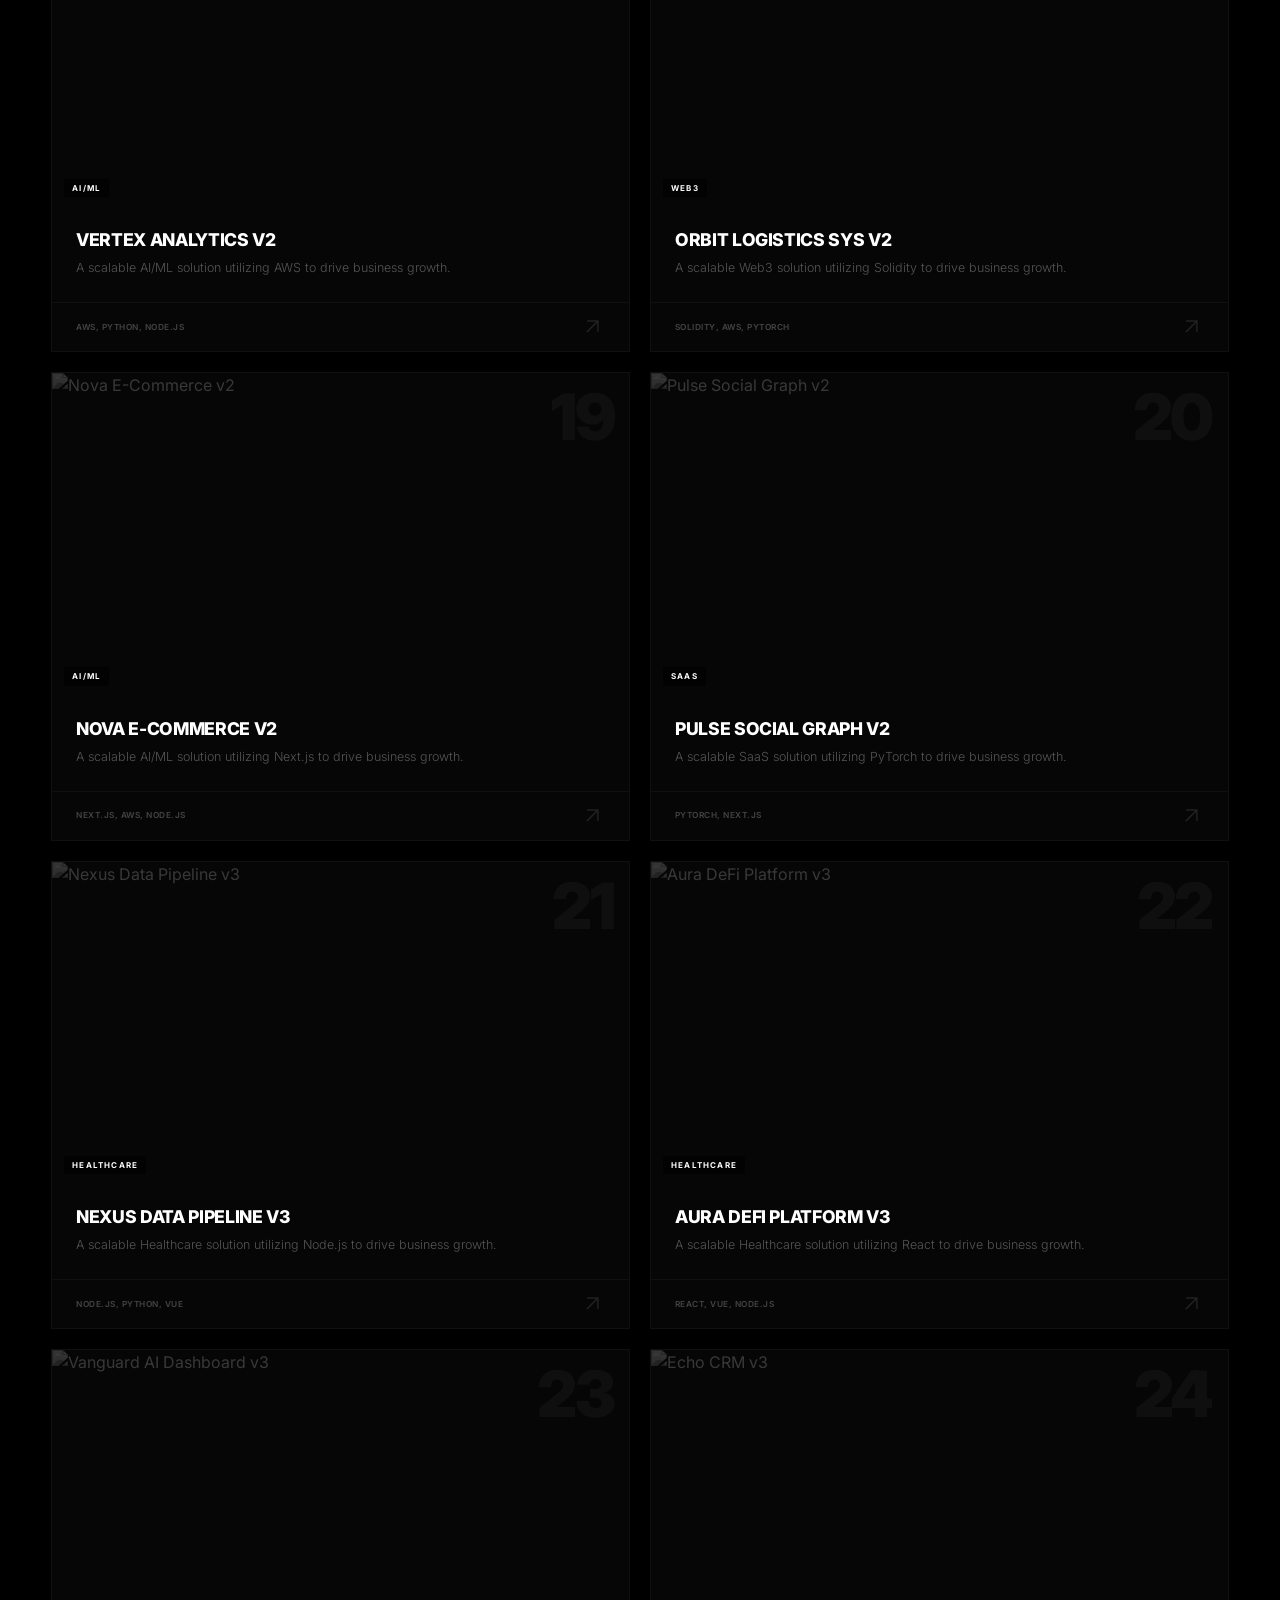
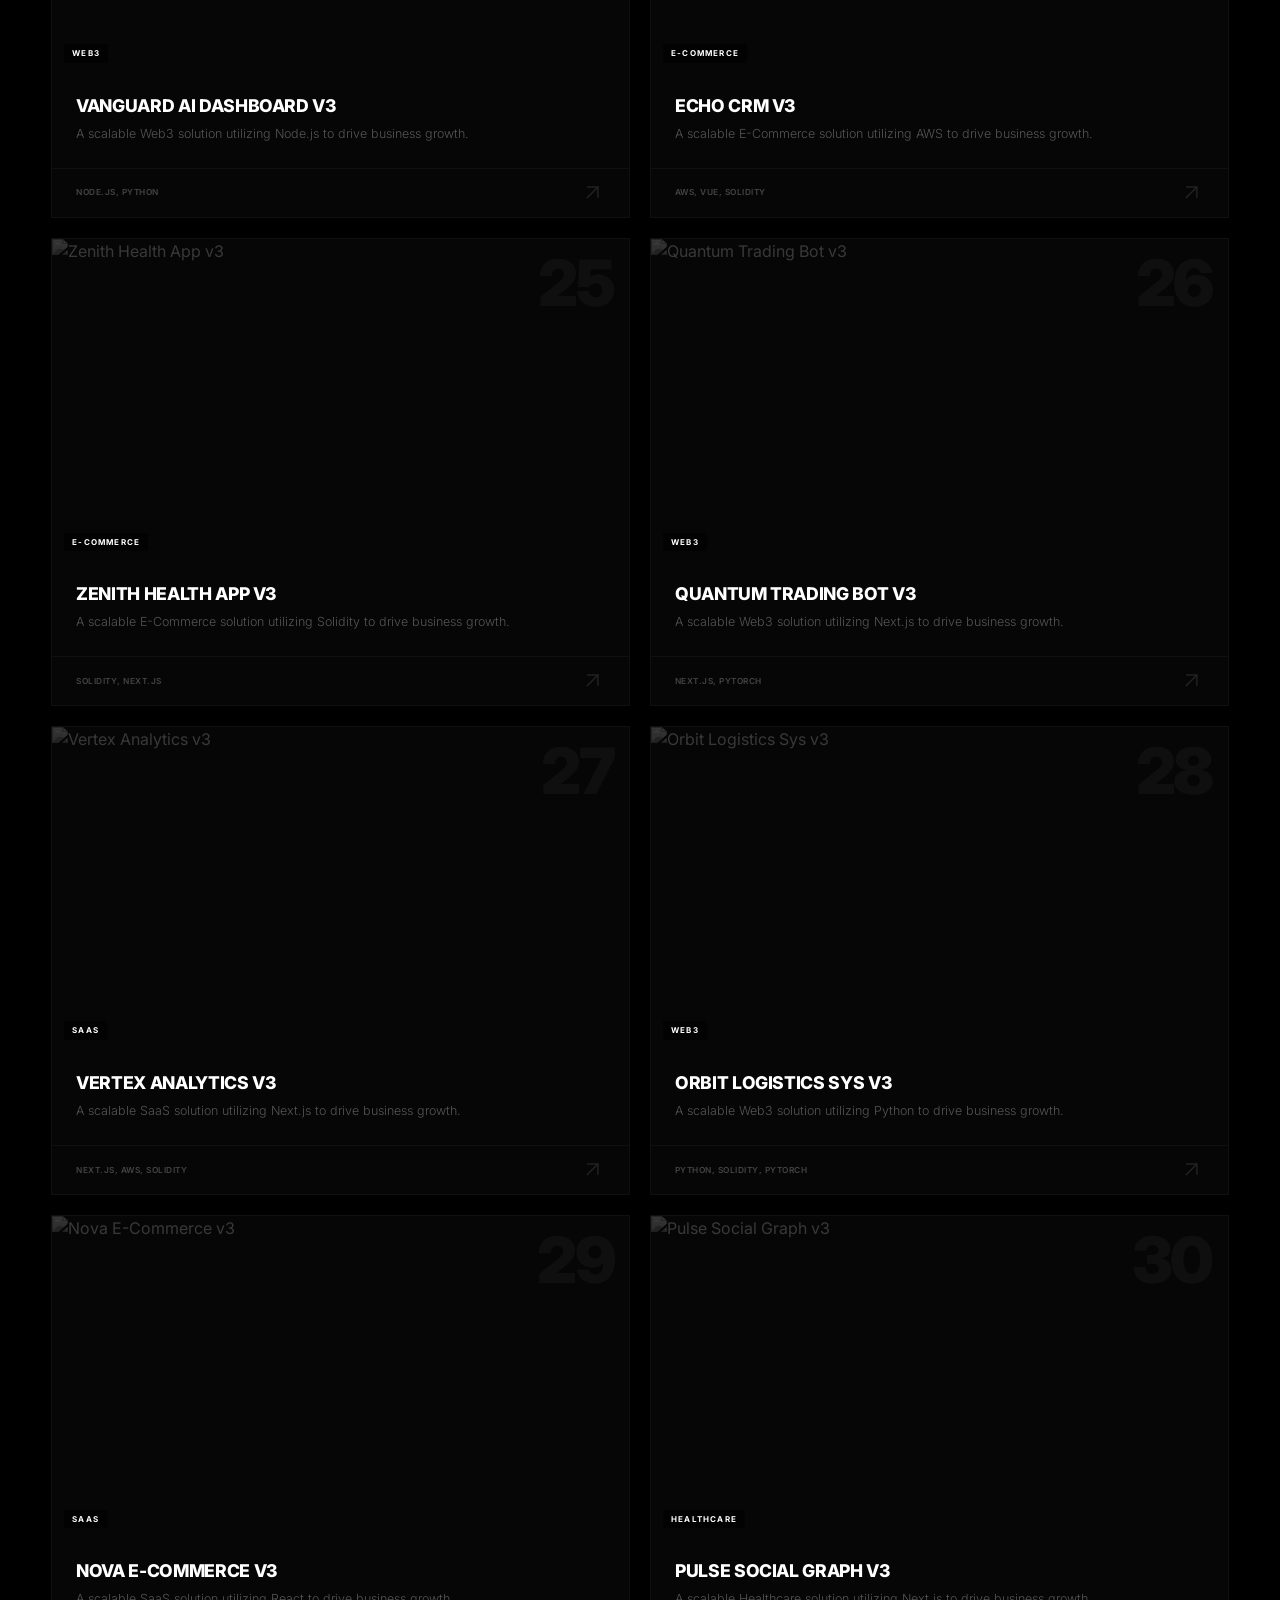
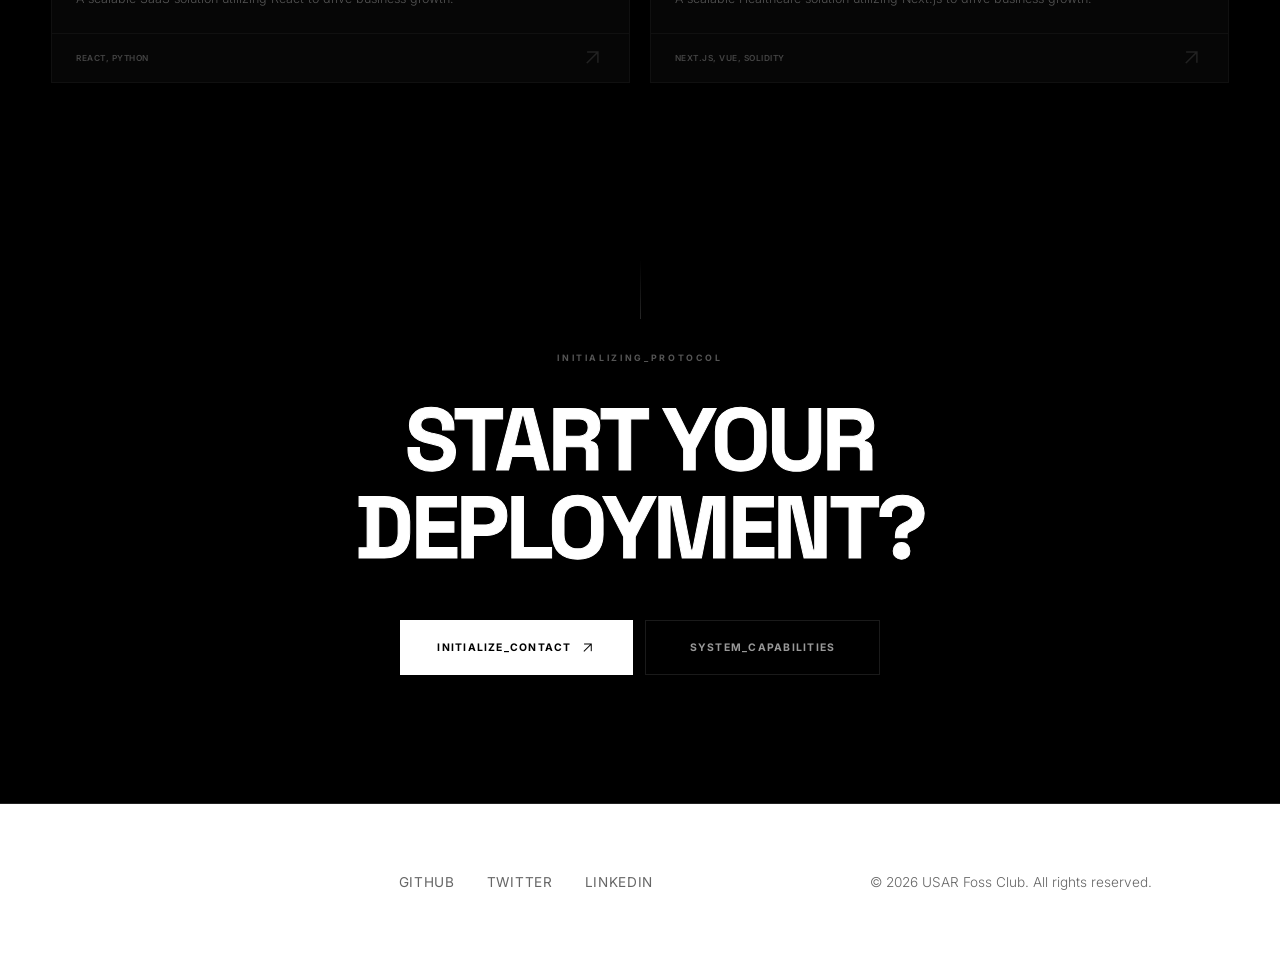
==== commit 26542eb0: "Add Team and Full Team pages with carousel and grid layouts" ====
--- a/projects.html
+++ b/projects.html
@@ -19,6 +19,7 @@
             <a href="index.html#services">Capabilities</a>
             <a href="index.html#about">About</a>
             <a href="index.html#cta" class="nav-contact-btn">Contact</a>
+            <a href="team.html">Team</a>
         </div>
         <button class="menu-btn">MENU</button>
     </nav>
@@ -29,6 +30,7 @@
         <a href="index.html#services">Capabilities</a>
         <a href="index.html#about">About</a>
         <a href="index.html#cta" class="nav-contact-btn">Contact</a>
+        <a href="team.html">Team</a>
     </div>
 
     <!-- Noise overlay -->
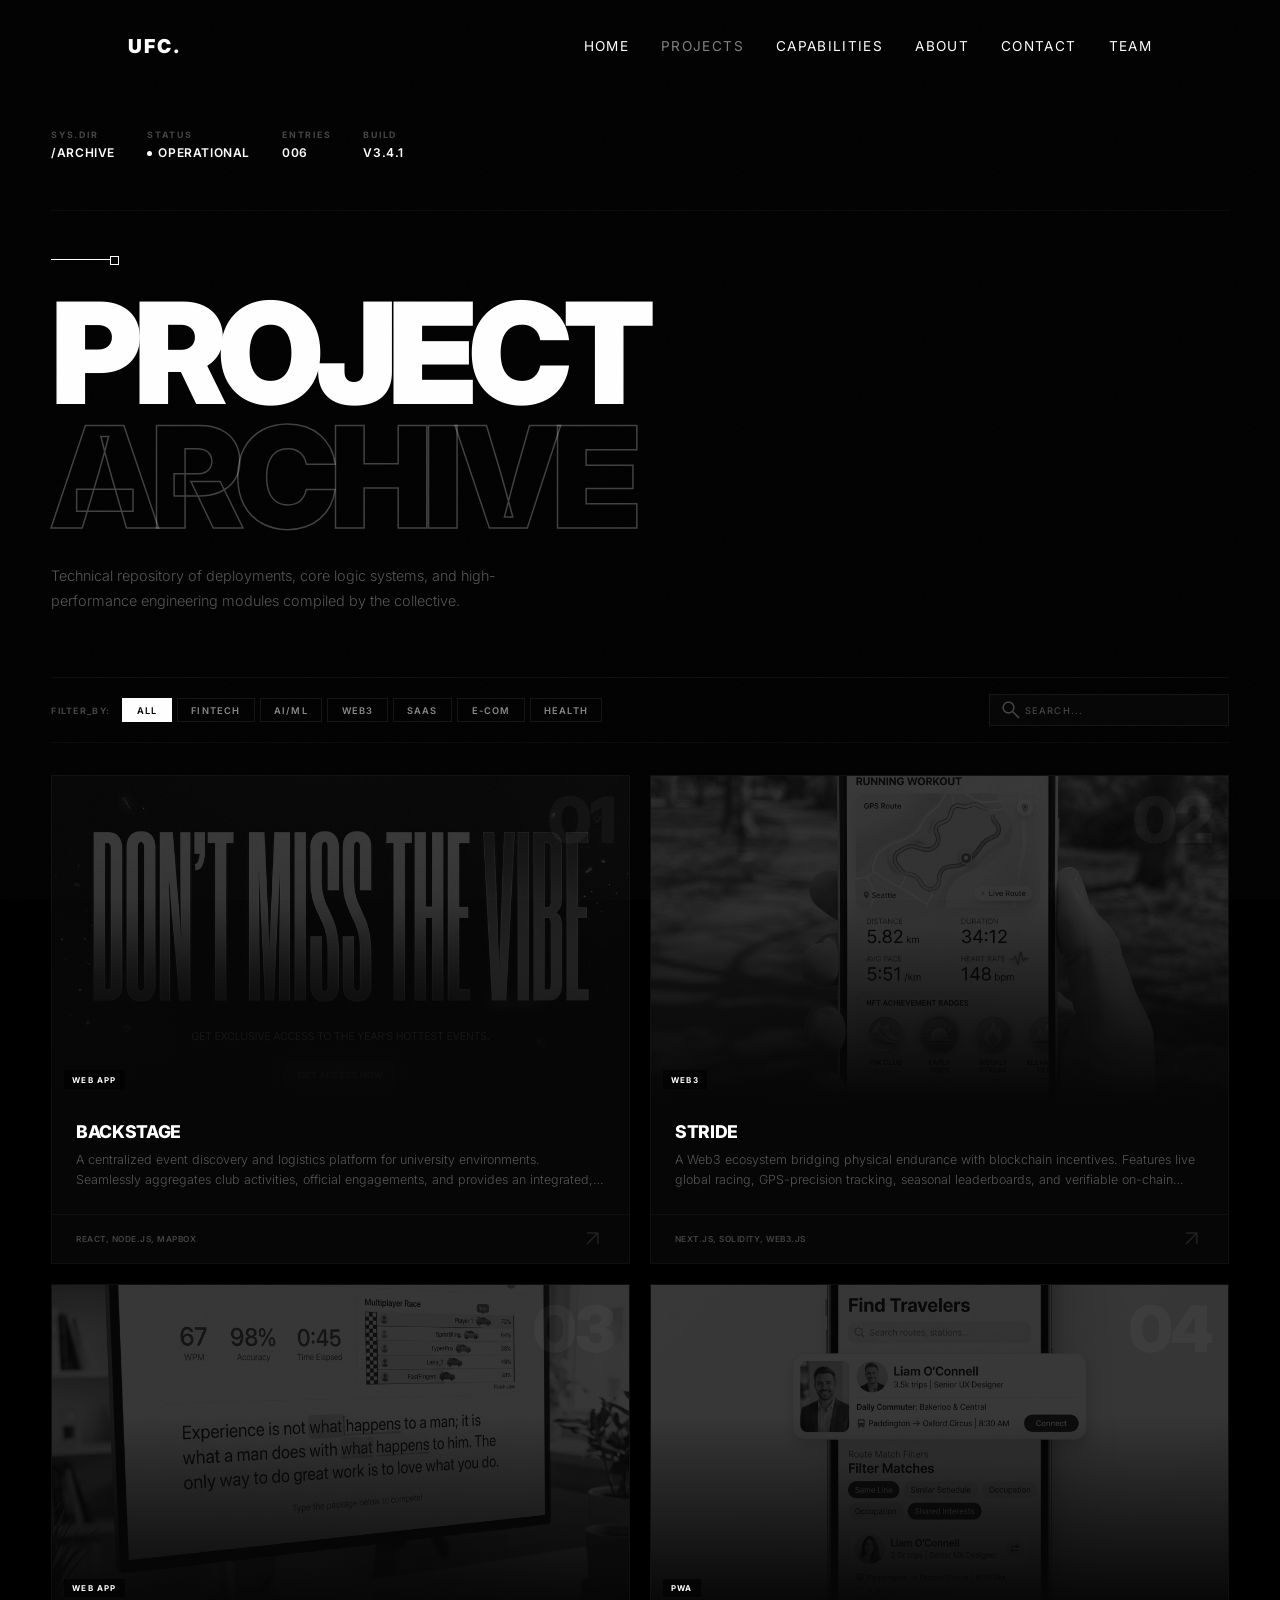
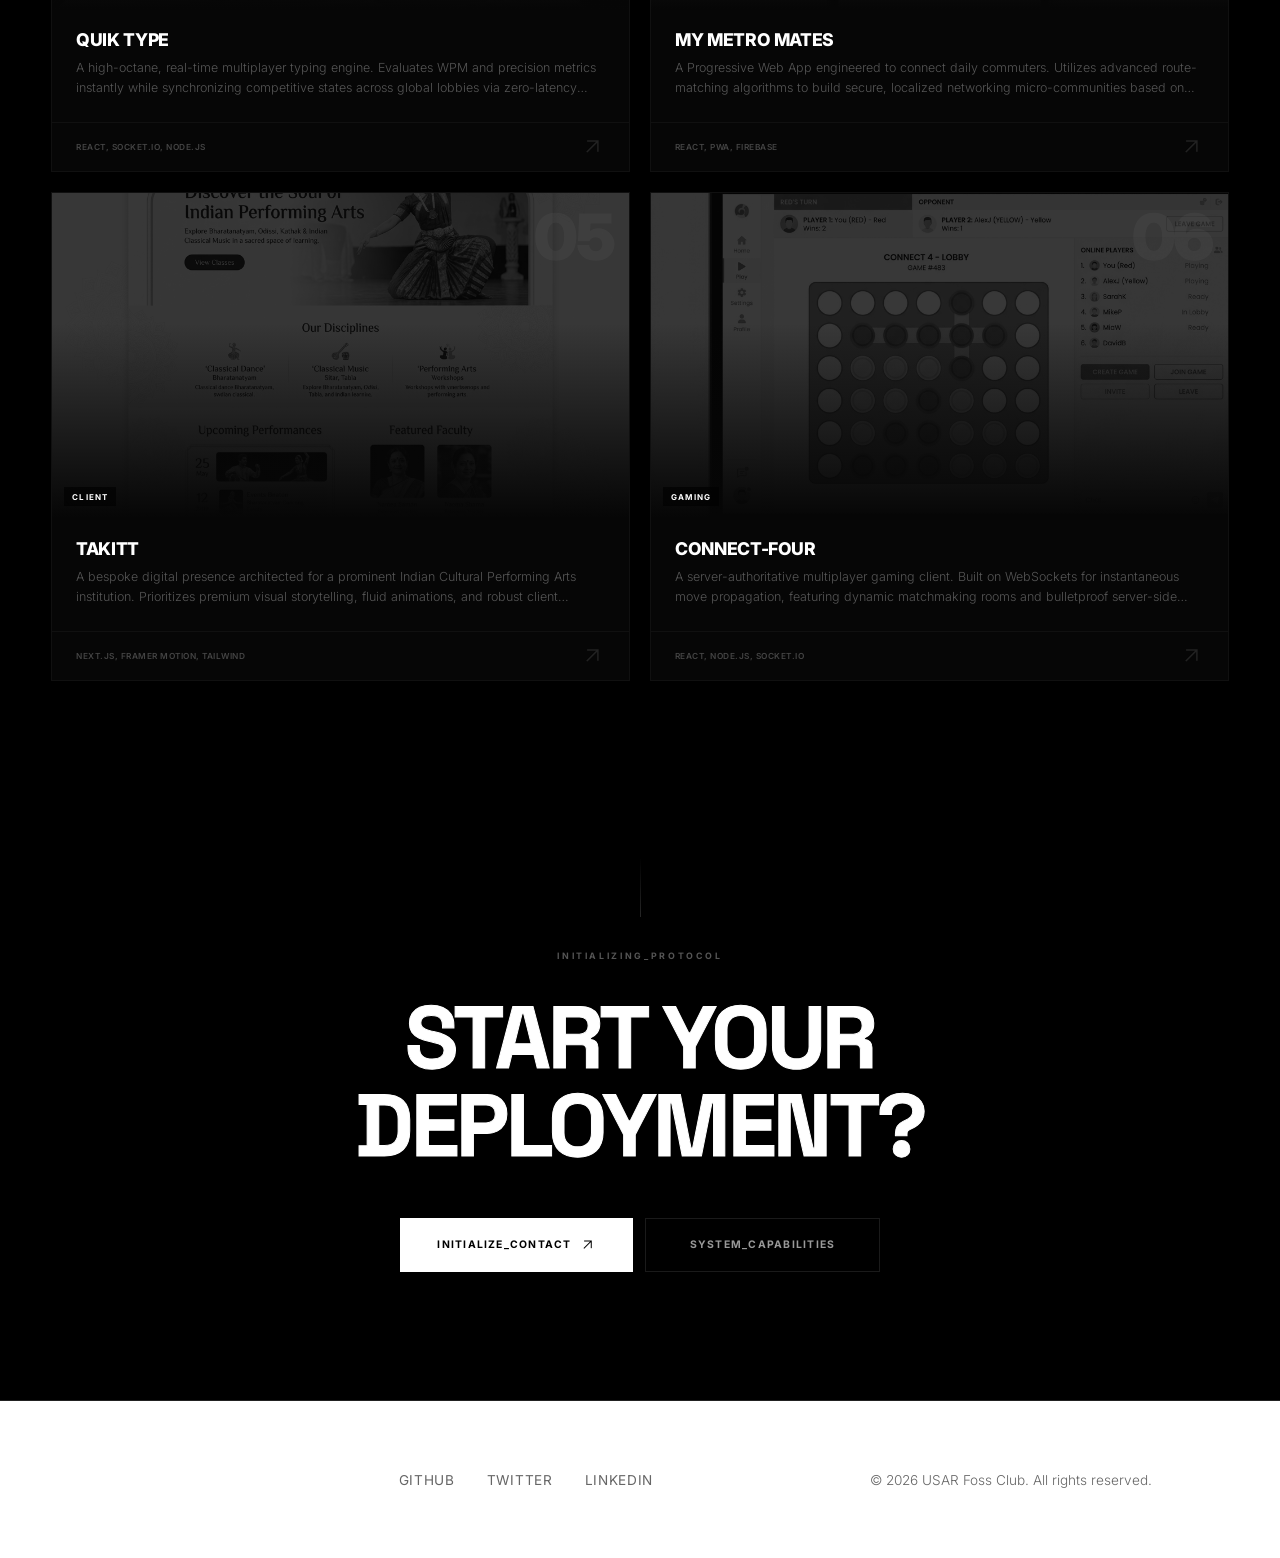
==== commit 1bfeb639: "Fix contact mail & Change hover animation time for featured projects" ====
--- a/projects.html
+++ b/projects.html
@@ -1,5 +1,6 @@
 <!DOCTYPE html>
 <html lang="en">
+
 <head>
     <meta charset="UTF-8">
     <meta name="viewport" content="width=device-width, initial-scale=1.0">
@@ -7,8 +8,10 @@
     <meta name="description" content="Complete archive of USAR Foss Club deployments.">
     <link rel="stylesheet" href="styles/main.css">
     <link rel="stylesheet" href="styles/projects.css">
-    <link href="https://fonts.googleapis.com/css2?family=Material+Symbols+Outlined:wght,FILL@100..700,0..1&display=swap" rel="stylesheet">
+    <link href="https://fonts.googleapis.com/css2?family=Material+Symbols+Outlined:wght,FILL@100..700,0..1&display=swap"
+        rel="stylesheet">
 </head>
+
 <body>
 
     <nav>
@@ -65,7 +68,8 @@
                         <span class="title-line">PROJECT</span>
                         <span class="title-line title-outline">ARCHIVE</span>
                     </h1>
-                    <p class="archive-subtitle">Technical repository of deployments, core logic systems, and high-performance engineering modules compiled by the collective.</p>
+                    <p class="archive-subtitle">Technical repository of deployments, core logic systems, and
+                        high-performance engineering modules compiled by the collective.</p>
                 </div>
             </header>
 
@@ -100,7 +104,7 @@
                 <span class="archive-label-tag">INITIALIZING_PROTOCOL</span>
                 <h2 class="cta-title">START YOUR<br>DEPLOYMENT?</h2>
                 <div class="cta-buttons">
-                    <a href="mailto:hello@usarfoss.club" class="cta-primary">
+                    <a href="mailto:usarfoss@gmail.com" class="cta-primary">
                         <span>INITIALIZE_CONTACT</span>
                         <span class="material-symbols-outlined">arrow_outward</span>
                     </a>
@@ -128,4 +132,5 @@
     <script src="scripts/projects.js" defer></script>
 
 </body>
-</html>
+
+</html>
--- a/styles/main.css
+++ b/styles/main.css
@@ -333,15 +333,19 @@
 .project-wrap {
     display: block;
     position: relative;
-    /* Crucial for hover bounding */
     cursor: pointer;
     z-index: 1;
-    /* Establish base stacking context */
+    background: rgba(255, 255, 255, 0.02);
+    border: 1px solid rgba(255, 255, 255, 0.05);
+    padding: 1.5rem;
+    border-radius: 16px;
+    transition: background 0.3s ease, border-color 0.3s ease;
 }
 
 .project-wrap:hover, .project-wrap.touch-active {
     z-index: 100;
-    /* Elevate the entire wrapper above its siblings so the popup isn't clipped by subsequent rows */
+    background: rgba(255, 255, 255, 0.04);
+    border-color: rgba(255, 255, 255, 0.1);
 }
 
 .project-base {
@@ -367,16 +371,17 @@
     position: relative;
     overflow: hidden;
     aspect-ratio: 16/9;
-    /* Much smaller/wider than before */
     background: var(--accent);
     width: 100%;
+    border-radius: 8px;
+    box-shadow: 0 10px 30px rgba(0,0,0,0.5);
 }
 
 .project-thumbnail img {
     width: 100%;
     height: 100%;
     object-fit: cover;
-    transition: transform 0.8s cubic-bezier(0.25, 1, 0.5, 1);
+    transition: transform 0.4s cubic-bezier(0.25, 1, 0.5, 1);
 }
 
 .project-wrap:hover .project-thumbnail img, .project-wrap.touch-active .project-thumbnail img {
@@ -403,15 +408,17 @@
 }
 
 .meta-header h4 {
-    font-size: clamp(1.25rem, 2vw, 1.75rem);
+    font-family: 'Space Grotesk', sans-serif;
+    font-size: clamp(1.5rem, 2.5vw, 2rem);
     font-weight: 700;
     color: var(--fg-color);
     line-height: 1.2;
+    letter-spacing: -0.02em;
 }
 
 .pitch-desc {
-    font-size: 0.95rem;
-    color: #999;
+    font-size: 1rem;
+    color: #a0a0a0;
     line-height: 1.6;
 }
 
@@ -437,20 +444,22 @@
     left: 50%;
     transform: translate(-50%, -50%) scale(0.9);
     width: 110%;
-    /* Break out of grid */
     min-width: 320px;
-    background: #0f0f0f;
-    border: 1px solid var(--accent);
+    background: rgba(15, 15, 15, 0.95);
+    backdrop-filter: blur(20px);
+    -webkit-backdrop-filter: blur(20px);
+    border: 1px solid rgba(255, 255, 255, 0.1);
+    border-radius: 20px;
+    overflow: hidden;
     z-index: 50;
-    /* Float above neighbors */
     opacity: 0;
     visibility: hidden;
     pointer-events: none;
     /* Ignore mouse until fully visible */
 
-    /* 500ms transition delay on opening */
-    transition: opacity 0.4s ease 0.5s, transform 0.4s ease 0.5s, visibility 0s linear 0.5s;
-    box-shadow: 0 40px 100px rgba(0, 0, 0, 0.9);
+    /* 100ms transition delay on opening to prevent flickering */
+    transition: opacity 0.25s ease 0.1s, transform 0.25s ease 0.1s, visibility 0s linear 0.1s;
+    box-shadow: 0 40px 100px rgba(0, 0, 0, 0.9), 0 0 0 1px rgba(255, 255, 255, 0.05) inset;
 }
 
 .project-wrap:hover .project-expanded-overlay, .project-wrap.touch-active .project-expanded-overlay {
@@ -459,8 +468,8 @@
     transform: translate(-50%, -50%) scale(1);
     pointer-events: auto;
 
-    /* Keep the 500ms delay on opening, but instantaneous close when mouse leaves */
-    transition: opacity 0.4s cubic-bezier(0.16, 1, 0.3, 1) 0.5s, transform 0.4s cubic-bezier(0.16, 1, 0.3, 1) 0.5s, visibility 0s linear 0.5s;
+    /* Faster delay on opening */
+    transition: opacity 0.25s cubic-bezier(0.16, 1, 0.3, 1) 0.1s, transform 0.25s cubic-bezier(0.16, 1, 0.3, 1) 0.1s, visibility 0s linear 0.1s;
 }
 
 /* Close exactly when hover stops with no delay */
@@ -495,15 +504,17 @@
 }
 
 .expanded-details .p-title {
-    font-size: 2rem;
-    font-weight: 900;
+    font-family: 'Space Grotesk', sans-serif;
+    font-size: clamp(2rem, 3vw, 2.5rem);
+    font-weight: 700;
     color: var(--fg-color);
     line-height: 1.1;
+    letter-spacing: -0.02em;
 }
 
 .expanded-details .p-desc {
-    font-size: 1rem;
-    color: #aaaaaa;
+    font-size: 1.05rem;
+    color: #a0a0a0;
     line-height: 1.6;
 }
 
@@ -629,15 +640,47 @@
 }
 
 /* About */
-.about-content {
-    max-width: 900px;
-}
-
-.about-content p {
-    font-size: clamp(1.2rem, 2.5vw, 2.2rem);
+.about-section {
+    border-top: 1px solid rgba(255, 255, 255, 0.05);
+    background: radial-gradient(circle at 0% 100%, rgba(255, 255, 255, 0.03) 0%, transparent 50%);
+}
+
+.about-grid {
+    display: grid;
+    grid-template-columns: 1fr;
+    gap: 3rem;
+}
+
+@media(min-width: 768px) {
+    .about-grid {
+        grid-template-columns: 1fr 1fr;
+        gap: 5rem;
+    }
+}
+
+.about-headline {
+    font-family: 'Space Grotesk', sans-serif;
+    font-size: clamp(3rem, 6vw, 5rem);
+    line-height: 1;
+    letter-spacing: -0.03em;
+    color: var(--fg-color);
+    margin-top: 1rem;
+}
+
+.about-lead {
+    font-family: 'Space Grotesk', sans-serif;
+    font-size: clamp(1.5rem, 2.5vw, 2.2rem);
     color: var(--fg-color);
     line-height: 1.4;
     margin-bottom: 2rem;
+    font-weight: 500;
+}
+
+.about-sub {
+    font-size: 1.1rem;
+    color: #a0a0a0;
+    line-height: 1.6;
+    max-width: 500px;
 }
 
 /* Marquee / Echo Chamber */
@@ -763,6 +806,9 @@
     display: inline-block;
     padding: 2rem; /* Creates a large invisible hit area for the magnetic effect */
     cursor: pointer;
+    -webkit-tap-highlight-color: transparent;
+    user-select: none;
+    -webkit-user-select: none;
 }
 
 .magnetic-btn {
@@ -782,6 +828,9 @@
     border-radius: 100px;
     text-decoration: none;
     overflow: hidden;
+    -webkit-tap-highlight-color: transparent;
+    user-select: none;
+    -webkit-user-select: none;
     transition: transform 0.3s cubic-bezier(0.25, 1, 0.5, 1), border-color 0.3s ease, box-shadow 0.3s ease;
     /* Will-change optimizes the continuous transform animations */
     will-change: transform; 
